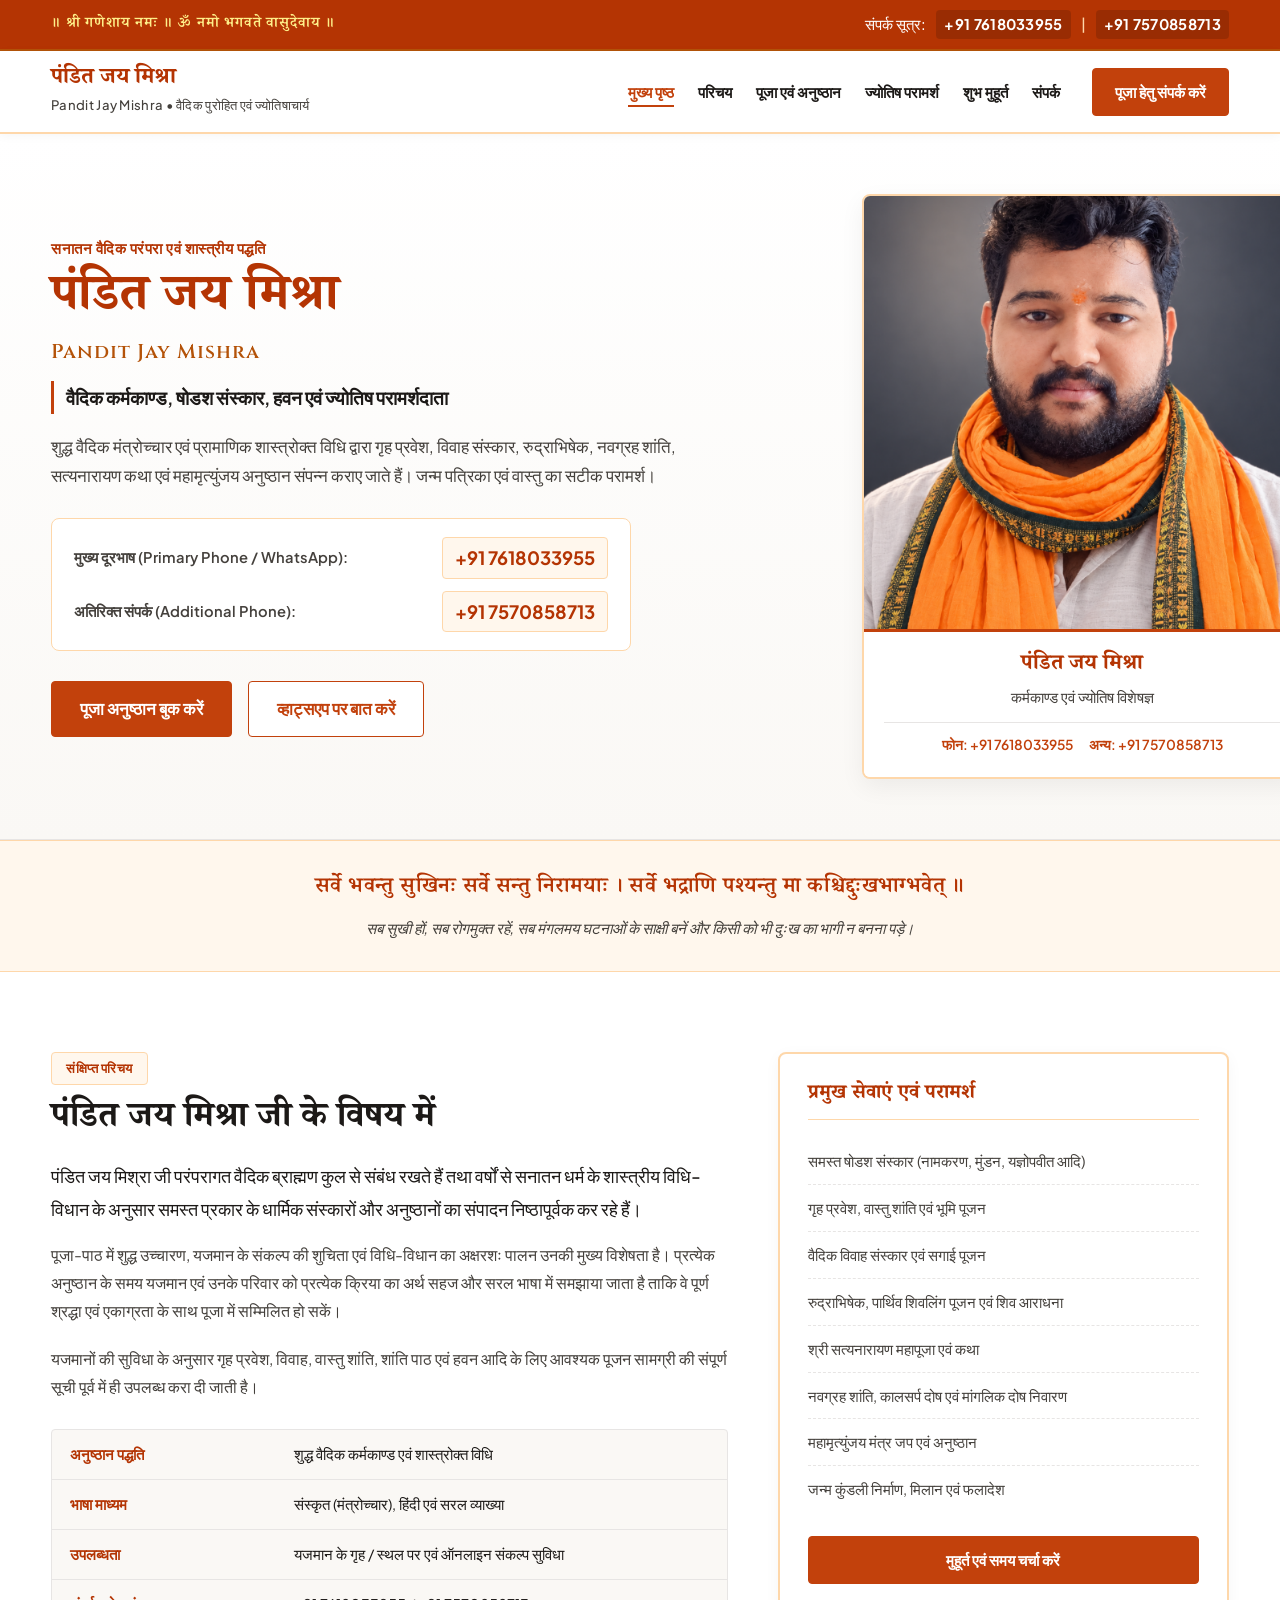
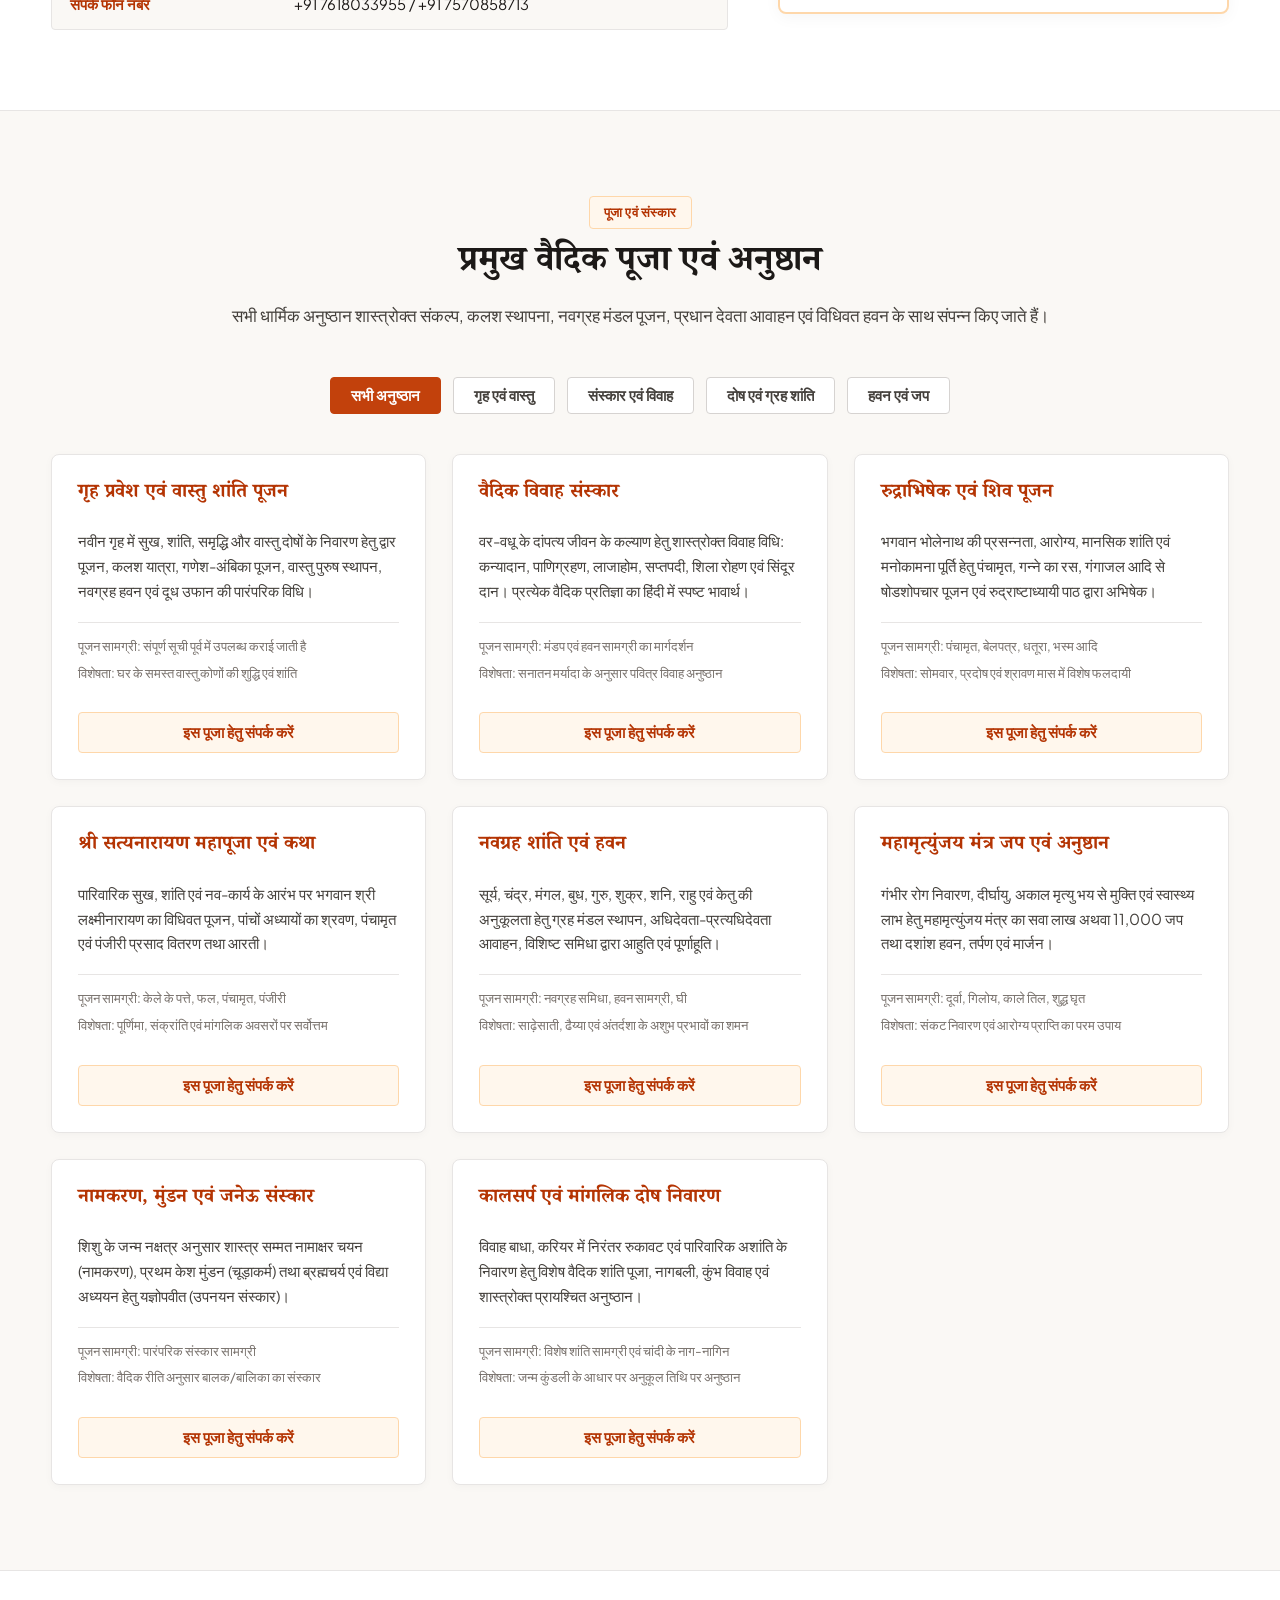
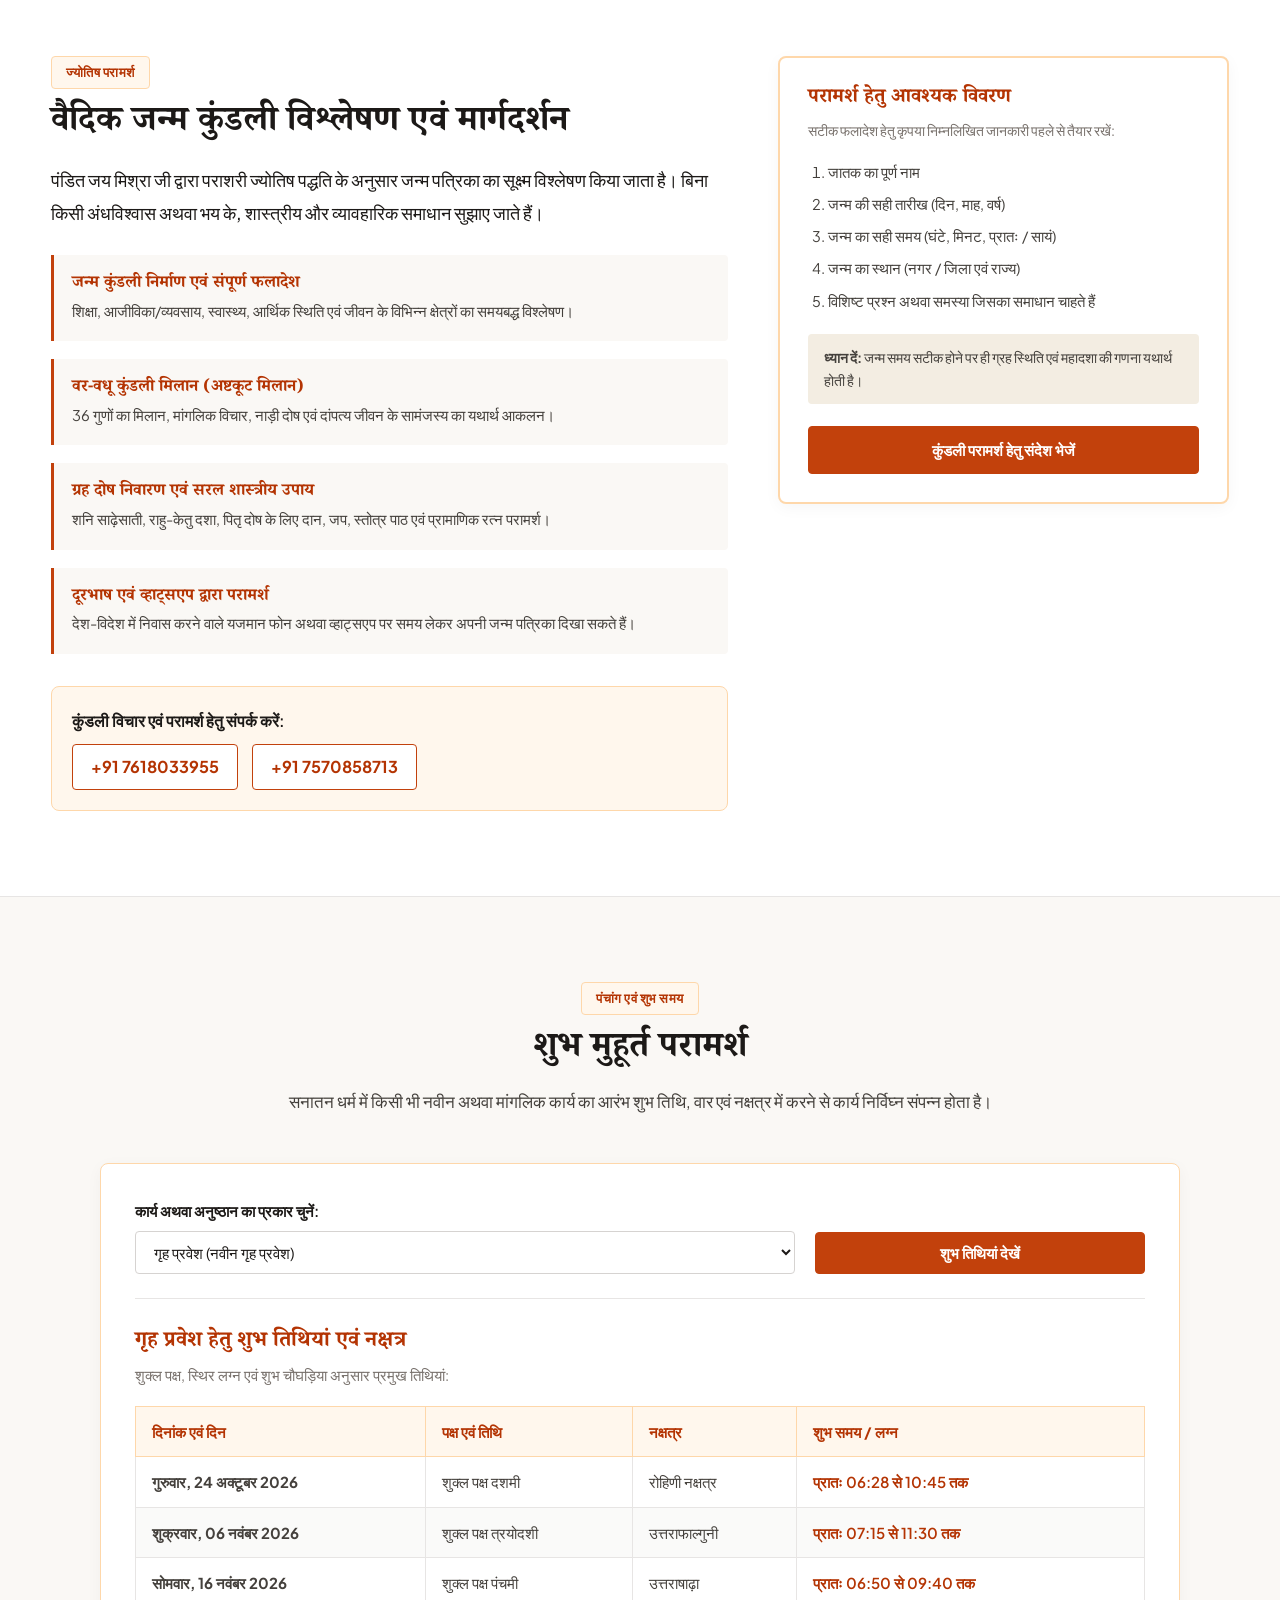
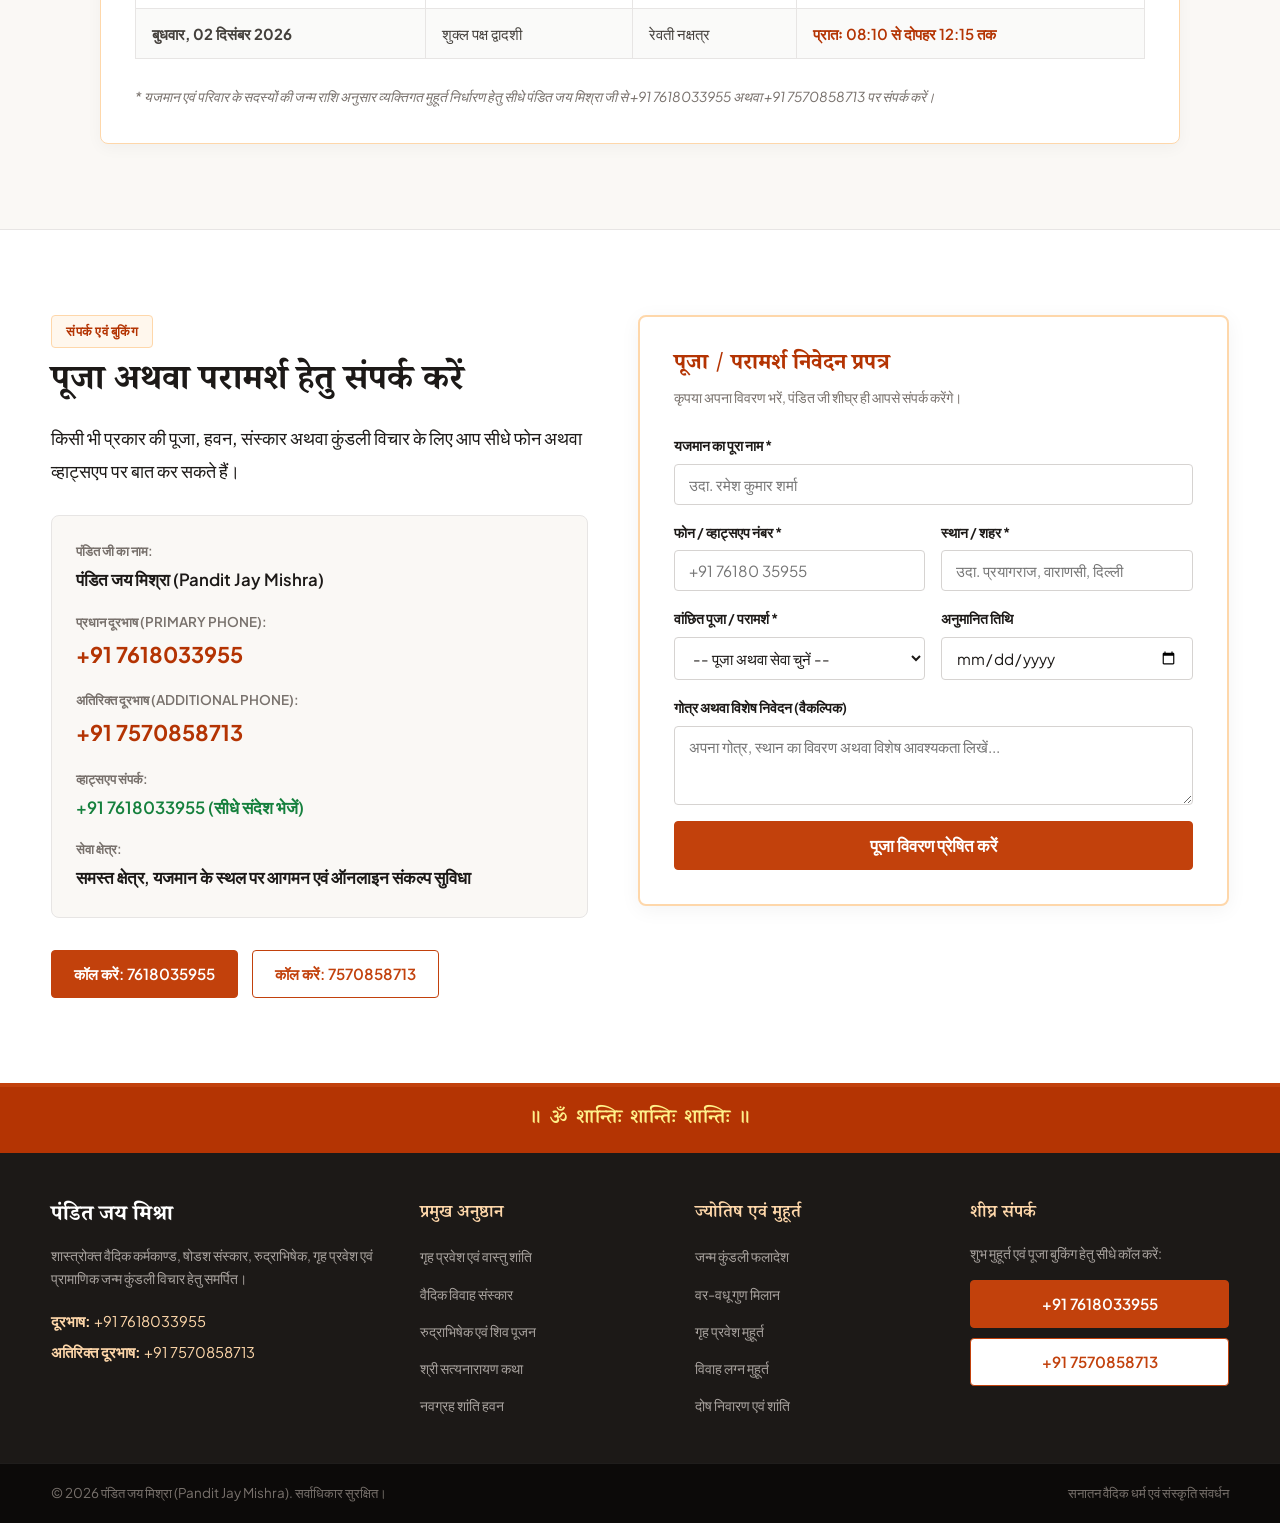
==== index.html @ e8034d52 "fp" ====
<!DOCTYPE html>
<html lang="hi">

<head>
  <meta charset="UTF-8">
  <meta name="viewport" content="width=device-width, initial-scale=1.0">
  <title>Pandit Jay Mishra | Vedic Priest & Jyotish Paramarshdata</title>
  <meta name="description"
    content="पंडित जय मिश्रा - वैदिक कर्मकाण्ड, गृह प्रवेश, विवाह संस्कार, रुद्राभिषेक, नवग्रह शांति एवं ज्योतिष परामर्श। संपर्क: +91 7618033955, +91 7570858713">
  <link rel="preconnect" href="https://fonts.googleapis.com">
  <link rel="preconnect" href="https://fonts.gstatic.com" crossorigin>
  <link
    href="https://fonts.googleapis.com/css2?family=Cinzel:wght@600;700&family=Noto+Serif+Devanagari:wght@400;500;600;700&family=Plus+Jakarta+Sans:wght@400;500;600;700&display=swap"
    rel="stylesheet">
  <link rel="stylesheet" href="style.css">
</head>

<body>

  <!-- Top Sacred Banner -->
  <div class="top-header-bar">
    <div class="top-mantra">
      ॥ श्री गणेशाय नमः ॥ ॐ नमो भगवते वासुदेवाय ॥
    </div>
    <div class="top-phones">
      <span>संपर्क सूत्र:</span>
      <a href="tel:+91 7618033955" class="top-phone-link">+91 7618033955</a>
      <span class="phone-separator">|</span>
      <a href="tel:+917570858713" class="top-phone-link">+91 7570858713</a>
    </div>
  </div>

  <!-- Navigation Bar (Full 100vw Desktop Component) -->
  <header class="navbar-wrapper">
    <nav class="site-navigation">
      <div class="brand-block">
        <a href="#home" class="brand-link">
          <span class="brand-title">पंडित जय मिश्रा</span>
          <span class="brand-subtitle">Pandit Jay Mishra • वैदिक पुरोहित एवं ज्योतिषाचार्य</span>
        </a>
      </div>

      <button class="mobile-toggle" id="mobileMenuBtn" aria-label="मेनू खोलें">
        <span></span><span></span><span></span>
      </button>

      <div class="nav-menu" id="navLinks">
        <ul class="nav-list">
          <li><a href="#home" class="nav-item active">मुख्य पृष्ठ</a></li>
          <li><a href="#about" class="nav-item">परिचय</a></li>
          <li><a href="#services" class="nav-item">पूजा एवं अनुष्ठान</a></li>
          <li><a href="#jyotish" class="nav-item">ज्योतिष परामर्श</a></li>
          <li><a href="#muhurat" class="nav-item">शुभ मुहूर्त</a></li>
          <li><a href="#contact" class="nav-item">संपर्क</a></li>
        </ul>
        <a href="#contact" class="btn btn-bhagwa">पूजा हेतु संपर्क करें</a>
      </div>
    </nav>
  </header>

  <!-- Hero Section (Full 100vw Desktop Component) -->
  <section id="home" class="hero-section">
    <div class="hero-container">
      <div class="hero-text-column">
        <div class="tradition-line">सनातन वैदिक परंपरा एवं शास्त्रीय पद्धति</div>
        <h1 class="hero-title">
          पंडित जय मिश्रा
        </h1>
        <div class="hero-english-name">Pandit Jay Mishra</div>
        <p class="hero-role">वैदिक कर्मकाण्ड, षोडश संस्कार, हवन एवं ज्योतिष परामर्शदाता</p>

        <p class="hero-description">
          शुद्ध वैदिक मंत्रोच्चार एवं प्रामाणिक शास्त्रोक्त विधि द्वारा गृह प्रवेश, विवाह संस्कार, रुद्राभिषेक, नवग्रह
          शांति, सत्यनारायण कथा एवं महामृत्युंजय अनुष्ठान संपन्न कराए जाते हैं। जन्म पत्रिका एवं वास्तु का सटीक परामर्श।
        </p>

        <!-- Direct Action Contacts -->
        <div class="contact-callouts-box">
          <div class="callout-entry">
            <span class="callout-title">मुख्य दूरभाष (Primary Phone / WhatsApp):</span>
            <a href="tel:+91 7618033955" class="phone-display">+91 7618033955</a>
          </div>
          <div class="callout-entry">
            <span class="callout-title">अतिरिक्त संपर्क (Additional Phone):</span>
            <a href="tel:+917570858713" class="phone-display">+91 7570858713</a>
          </div>
        </div>

        <div class="hero-cta-buttons">
          <a href="#contact" class="btn btn-bhagwa btn-lg">पूजा अनुष्ठान बुक करें</a>
          <a href="https://wa.me/917618035955?text=नमस्ते%20पंडित%20जी,%20मुझे%20पूजा%20अनुष्ठान%20हेतु%20जानकारी%20चाहिए।"
            target="_blank" class="btn btn-outline btn-lg">व्हाट्सएप पर बात करें</a>
        </div>
      </div>

      <div class="hero-photo-column">
        <div class="priest-photo-card">
          <div class="photo-frame">
            <img src="me.png" alt="पंडित जय मिश्रा - वैदिक पुरोहित" class="pandit-portrait">
          </div>
          <div class="photo-caption-box">
            <h3 class="caption-name">पंडित जय मिश्रा</h3>
            <p class="caption-title">कर्मकाण्ड एवं ज्योतिष विशेषज्ञ</p>
            <div class="caption-phones">
              <span>फोन: +91 7618033955</span>
              <span>अन्य: +91 7570858713</span>
            </div>
          </div>
        </div>
      </div>
    </div>
  </section>

  <!-- Sacred Shloka Ribbon (Full 100vw Desktop Component) -->
  <section class="shloka-ribbon">
    <div class="shloka-content">
      <div class="sanskrit-verse">
        सर्वे भवन्तु सुखिनः सर्वे सन्तु निरामयाः । सर्वे भद्राणि पश्यन्तु मा कश्चिद्दुःखभाग्भवेत् ॥
      </div>
      <div class="verse-meaning">
        सब सुखी हों, सब रोगमुक्त रहें, सब मंगलमय घटनाओं के साक्षी बनें और किसी को भी दुःख का भागी न बनना पड़े।
      </div>
    </div>
  </section>

  <!-- About Section (Full 100vw Desktop Component) -->
  <section id="about" class="about-section">
    <div class="content-container">
      <div class="about-layout">
        <div class="about-main-text">
          <div class="section-badge">संक्षिप्त परिचय</div>
          <h2 class="section-title">पंडित जय मिश्रा जी के विषय में</h2>
          <p class="lead-paragraph">
            पंडित जय मिश्रा जी परंपरागत वैदिक ब्राह्मण कुल से संबंध रखते हैं तथा वर्षों से सनातन धर्म के शास्त्रीय
            विधि-विधान के अनुसार समस्त प्रकार के धार्मिक संस्कारों और अनुष्ठानों का संपादन निष्ठापूर्वक कर रहे हैं।
          </p>
          <p class="body-paragraph">
            पूजा-पाठ में शुद्ध उच्चारण, यजमान के संकल्प की शुचिता एवं विधि-विधान का अक्षरशः पालन उनकी मुख्य विशेषता है।
            प्रत्येक अनुष्ठान के समय यजमान एवं उनके परिवार को प्रत्येक क्रिया का अर्थ सहज और सरल भाषा में समझाया जाता है
            ताकि वे पूर्ण श्रद्धा एवं एकाग्रता के साथ पूजा में सम्मिलित हो सकें।
          </p>
          <p class="body-paragraph">
            यजमानों की सुविधा के अनुसार गृह प्रवेश, विवाह, वास्तु शांति, शांति पाठ एवं हवन आदि के लिए आवश्यक पूजन
            सामग्री की संपूर्ण सूची पूर्व में ही उपलब्ध करा दी जाती है।
          </p>

          <div class="qualities-table">
            <div class="quality-row">
              <div class="quality-label">अनुष्ठान पद्धति</div>
              <div class="quality-value">शुद्ध वैदिक कर्मकाण्ड एवं शास्त्रोक्त विधि</div>
            </div>
            <div class="quality-row">
              <div class="quality-label">भाषा माध्यम</div>
              <div class="quality-value">संस्कृत (मंत्रोच्चार), हिंदी एवं सरल व्याख्या</div>
            </div>
            <div class="quality-row">
              <div class="quality-label">उपलब्धता</div>
              <div class="quality-value">यजमान के गृह / स्थल पर एवं ऑनलाइन संकल्प सुविधा</div>
            </div>
            <div class="quality-row">
              <div class="quality-label">संपर्क फोन नंबर</div>
              <div class="quality-value">+91 7618033955 / +91 7570858713</div>
            </div>
          </div>
        </div>

        <div class="about-side-box">
          <div class="side-card">
            <h3 class="side-card-title">प्रमुख सेवाएं एवं परामर्श</h3>
            <ul class="side-card-list">
              <li>समस्त षोडश संस्कार (नामकरण, मुंडन, यज्ञोपवीत आदि)</li>
              <li>गृह प्रवेश, वास्तु शांति एवं भूमि पूजन</li>
              <li>वैदिक विवाह संस्कार एवं सगाई पूजन</li>
              <li>रुद्राभिषेक, पार्थिव शिवलिंग पूजन एवं शिव आराधना</li>
              <li>श्री सत्यनारायण महापूजा एवं कथा</li>
              <li>नवग्रह शांति, कालसर्प दोष एवं मांगलिक दोष निवारण</li>
              <li>महामृत्युंजय मंत्र जप एवं अनुष्ठान</li>
              <li>जन्म कुंडली निर्माण, मिलान एवं फलादेश</li>
            </ul>
            <div class="side-card-footer">
              <a href="#contact" class="btn btn-bhagwa btn-block">मुहूर्त एवं समय चर्चा करें</a>
            </div>
          </div>
        </div>
      </div>
    </div>
  </section>

  <!-- Pooja & Rituals Section (Full 100vw Desktop Component) -->
  <section id="services" class="services-section">
    <div class="content-container">
      <div class="section-center-head">
        <div class="section-badge">पूजा एवं संस्कार</div>
        <h2 class="section-title">प्रमुख वैदिक पूजा एवं अनुष्ठान</h2>
        <p class="section-description">
          सभी धार्मिक अनुष्ठान शास्त्रोक्त संकल्प, कलश स्थापना, नवग्रह मंडल पूजन, प्रधान देवता आवाहन एवं विधिवत हवन के
          साथ संपन्न किए जाते हैं।
        </p>
      </div>

      <!-- Services Filter Tabs -->
      <div class="filter-row">
        <button class="filter-tab active" data-filter="all">सभी अनुष्ठान</button>
        <button class="filter-tab" data-filter="home">गृह एवं वास्तु</button>
        <button class="filter-tab" data-filter="sanskar">संस्कार एवं विवाह</button>
        <button class="filter-tab" data-filter="shanti">दोष एवं ग्रह शांति</button>
        <button class="filter-tab" data-filter="havan">हवन एवं जप</button>
      </div>

      <!-- Services Grid -->
      <div class="services-grid" id="servicesGrid">

        <!-- Service 1 -->
        <div class="service-box" data-category="home">
          <div class="service-box-header">
            <h3 class="service-name">गृह प्रवेश एवं वास्तु शांति पूजन</h3>
          </div>
          <p class="service-details">
            नवीन गृह में सुख, शांति, समृद्धि और वास्तु दोषों के निवारण हेतु द्वार पूजन, कलश यात्रा, गणेश-अंबिका पूजन,
            वास्तु पुरुष स्थापन, नवग्रह हवन एवं दूध उफान की पारंपरिक विधि।
          </p>
          <div class="service-specs">
            <div>पूजन सामग्री: संपूर्ण सूची पूर्व में उपलब्ध कराई जाती है</div>
            <div>विशेषता: घर के समस्त वास्तु कोणों की शुद्धि एवं शांति</div>
          </div>
          <div class="service-action">
            <button class="btn btn-service-select"
              onclick="selectServiceForBooking('गृह प्रवेश एवं वास्तु शांति पूजन')">इस पूजा हेतु संपर्क करें</button>
          </div>
        </div>

        <!-- Service 2 -->
        <div class="service-box" data-category="sanskar">
          <div class="service-box-header">
            <h3 class="service-name">वैदिक विवाह संस्कार</h3>
          </div>
          <p class="service-details">
            वर-वधू के दांपत्य जीवन के कल्याण हेतु शास्त्रोक्त विवाह विधि: कन्यादान, पाणिग्रहण, लाजाहोम, सप्तपदी, शिला
            रोहण एवं सिंदूर दान। प्रत्येक वैदिक प्रतिज्ञा का हिंदी में स्पष्ट भावार्थ।
          </p>
          <div class="service-specs">
            <div>पूजन सामग्री: मंडप एवं हवन सामग्री का मार्गदर्शन</div>
            <div>विशेषता: सनातन मर्यादा के अनुसार पवित्र विवाह अनुष्ठान</div>
          </div>
          <div class="service-action">
            <button class="btn btn-service-select" onclick="selectServiceForBooking('वैदिक विवाह संस्कार')">इस पूजा हेतु
              संपर्क करें</button>
          </div>
        </div>

        <!-- Service 3 -->
        <div class="service-box" data-category="havan">
          <div class="service-box-header">
            <h3 class="service-name">रुद्राभिषेक एवं शिव पूजन</h3>
          </div>
          <p class="service-details">
            भगवान भोलेनाथ की प्रसन्नता, आरोग्य, मानसिक शांति एवं मनोकामना पूर्ति हेतु पंचामृत, गन्ने का रस, गंगाजल आदि
            से षोडशोपचार पूजन एवं रुद्राष्टाध्यायी पाठ द्वारा अभिषेक।
          </p>
          <div class="service-specs">
            <div>पूजन सामग्री: पंचामृत, बेलपत्र, धतूरा, भस्म आदि</div>
            <div>विशेषता: सोमवार, प्रदोष एवं श्रावण मास में विशेष फलदायी</div>
          </div>
          <div class="service-action">
            <button class="btn btn-service-select" onclick="selectServiceForBooking('रुद्राभिषेक एवं शिव पूजन')">इस पूजा
              हेतु संपर्क करें</button>
          </div>
        </div>

        <!-- Service 4 -->
        <div class="service-box" data-category="home">
          <div class="service-box-header">
            <h3 class="service-name">श्री सत्यनारायण महापूजा एवं कथा</h3>
          </div>
          <p class="service-details">
            पारिवारिक सुख, शांति एवं नव-कार्य के आरंभ पर भगवान श्री लक्ष्मीनारायण का विधिवत पूजन, पांचों अध्यायों का
            श्रवण, पंचामृत एवं पंजीरी प्रसाद वितरण तथा आरती।
          </p>
          <div class="service-specs">
            <div>पूजन सामग्री: केले के पत्ते, फल, पंचामृत, पंजीरी</div>
            <div>विशेषता: पूर्णिमा, संक्रांति एवं मांगलिक अवसरों पर सर्वोत्तम</div>
          </div>
          <div class="service-action">
            <button class="btn btn-service-select"
              onclick="selectServiceForBooking('श्री सत्यनारायण महापूजा एवं कथा')">इस पूजा हेतु संपर्क करें</button>
          </div>
        </div>

        <!-- Service 5 -->
        <div class="service-box" data-category="shanti">
          <div class="service-box-header">
            <h3 class="service-name">नवग्रह शांति एवं हवन</h3>
          </div>
          <p class="service-details">
            सूर्य, चंद्र, मंगल, बुध, गुरु, शुक्र, शनि, राहु एवं केतु की अनुकूलता हेतु ग्रह मंडल स्थापन,
            अधिदेवता-प्रत्यधिदेवता आवाहन, विशिष्ट समिधा द्वारा आहुति एवं पूर्णाहूति।
          </p>
          <div class="service-specs">
            <div>पूजन सामग्री: नवग्रह समिधा, हवन सामग्री, घी</div>
            <div>विशेषता: साढ़ेसाती, ढैय्या एवं अंतर्दशा के अशुभ प्रभावों का शमन</div>
          </div>
          <div class="service-action">
            <button class="btn btn-service-select" onclick="selectServiceForBooking('नवग्रह शांति एवं हवन')">इस पूजा
              हेतु संपर्क करें</button>
          </div>
        </div>

        <!-- Service 6 -->
        <div class="service-box" data-category="havan">
          <div class="service-box-header">
            <h3 class="service-name">महामृत्युंजय मंत्र जप एवं अनुष्ठान</h3>
          </div>
          <p class="service-details">
            गंभीर रोग निवारण, दीर्घायु, अकाल मृत्यु भय से मुक्ति एवं स्वास्थ्य लाभ हेतु महामृत्युंजय मंत्र का सवा लाख
            अथवा 11,000 जप तथा दशांश हवन, तर्पण एवं मार्जन।
          </p>
          <div class="service-specs">
            <div>पूजन सामग्री: दूर्वा, गिलोय, काले तिल, शुद्ध घृत</div>
            <div>विशेषता: संकट निवारण एवं आरोग्य प्राप्ति का परम उपाय</div>
          </div>
          <div class="service-action">
            <button class="btn btn-service-select"
              onclick="selectServiceForBooking('महामृत्युंजय मंत्र जप एवं अनुष्ठान')">इस पूजा हेतु संपर्क करें</button>
          </div>
        </div>

        <!-- Service 7 -->
        <div class="service-box" data-category="sanskar">
          <div class="service-box-header">
            <h3 class="service-name">नामकरण, मुंडन एवं जनेऊ संस्कार</h3>
          </div>
          <p class="service-details">
            शिशु के जन्म नक्षत्र अनुसार शास्त्र सम्मत नामाक्षर चयन (नामकरण), प्रथम केश मुंडन (चूड़ाकर्म) तथा ब्रह्मचर्य
            एवं विद्या अध्ययन हेतु यज्ञोपवीत (उपनयन संस्कार)।
          </p>
          <div class="service-specs">
            <div>पूजन सामग्री: पारंपरिक संस्कार सामग्री</div>
            <div>विशेषता: वैदिक रीति अनुसार बालक/बालिका का संस्कार</div>
          </div>
          <div class="service-action">
            <button class="btn btn-service-select"
              onclick="selectServiceForBooking('नामकरण, मुंडन एवं जनेऊ संस्कार')">इस पूजा हेतु संपर्क करें</button>
          </div>
        </div>

        <!-- Service 8 -->
        <div class="service-box" data-category="shanti">
          <div class="service-box-header">
            <h3 class="service-name">कालसर्प एवं मांगलिक दोष निवारण</h3>
          </div>
          <p class="service-details">
            विवाह बाधा, करियर में निरंतर रुकावट एवं पारिवारिक अशांति के निवारण हेतु विशेष वैदिक शांति पूजा, नागबली, कुंभ
            विवाह एवं शास्त्रोक्त प्रायश्चित अनुष्ठान।
          </p>
          <div class="service-specs">
            <div>पूजन सामग्री: विशेष शांति सामग्री एवं चांदी के नाग-नागिन</div>
            <div>विशेषता: जन्म कुंडली के आधार पर अनुकूल तिथि पर अनुष्ठान</div>
          </div>
          <div class="service-action">
            <button class="btn btn-service-select"
              onclick="selectServiceForBooking('कालसर्प एवं मांगलिक दोष निवारण')">इस पूजा हेतु संपर्क करें</button>
          </div>
        </div>

      </div>
    </div>
  </section>

  <!-- Vedic Jyotish & Horoscope Consultation (Full 100vw Desktop Component) -->
  <section id="jyotish" class="jyotish-section">
    <div class="content-container">
      <div class="jyotish-wrapper">
        <div class="jyotish-text">
          <div class="section-badge">ज्योतिष परामर्श</div>
          <h2 class="section-title">वैदिक जन्म कुंडली विश्लेषण एवं मार्गदर्शन</h2>
          <p class="lead-paragraph">
            पंडित जय मिश्रा जी द्वारा पराशरी ज्योतिष पद्धति के अनुसार जन्म पत्रिका का सूक्ष्म विश्लेषण किया जाता है।
            बिना किसी अंधविश्वास अथवा भय के, शास्त्रीय और व्यावहारिक समाधान सुझाए जाते हैं।
          </p>

          <div class="jyotish-points">
            <div class="j-point">
              <h4>जन्म कुंडली निर्माण एवं संपूर्ण फलादेश</h4>
              <p>शिक्षा, आजीविका/व्यवसाय, स्वास्थ्य, आर्थिक स्थिति एवं जीवन के विभिन्न क्षेत्रों का समयबद्ध विश्लेषण।
              </p>
            </div>
            <div class="j-point">
              <h4>वर-वधू कुंडली मिलान (अष्टकूट मिलान)</h4>
              <p>36 गुणों का मिलान, मांगलिक विचार, नाड़ी दोष एवं दांपत्य जीवन के सामंजस्य का यथार्थ आकलन।</p>
            </div>
            <div class="j-point">
              <h4>ग्रह दोष निवारण एवं सरल शास्त्रीय उपाय</h4>
              <p>शनि साढ़ेसाती, राहु-केतु दशा, पितृ दोष के लिए दान, जप, स्तोत्र पाठ एवं प्रामाणिक रत्न परामर्श।</p>
            </div>
            <div class="j-point">
              <h4>दूरभाष एवं व्हाट्सएप द्वारा परामर्श</h4>
              <p>देश-विदेश में निवास करने वाले यजमान फोन अथवा व्हाट्सएप पर समय लेकर अपनी जन्म पत्रिका दिखा सकते हैं।</p>
            </div>
          </div>

          <div class="jyotish-cta-box">
            <span>कुंडली विचार एवं परामर्श हेतु संपर्क करें:</span>
            <div class="cta-contact-numbers">
              <a href="tel:+91 7618033955" class="phone-link-btn">+91 7618033955</a>
              <a href="tel:+917570858713" class="phone-link-btn">+91 7570858713</a>
            </div>
          </div>
        </div>

        <div class="jyotish-card-side">
          <div class="kundali-information-box">
            <h3 class="box-heading">परामर्श हेतु आवश्यक विवरण</h3>
            <p class="box-sub">सटीक फलादेश हेतु कृपया निम्नलिखित जानकारी पहले से तैयार रखें:</p>

            <ol class="info-list">
              <li>जातक का पूर्ण नाम</li>
              <li>जन्म की सही तारीख (दिन, माह, वर्ष)</li>
              <li>जन्म का सही समय (घंटे, मिनट, प्रातः / सायं)</li>
              <li>जन्म का स्थान (नगर / जिला एवं राज्य)</li>
              <li>विशिष्ट प्रश्न अथवा समस्या जिसका समाधान चाहते हैं</li>
            </ol>

            <div class="consultation-note">
              <strong>ध्यान दें:</strong> जन्म समय सटीक होने पर ही ग्रह स्थिति एवं महादशा की गणना यथार्थ होती है।
            </div>

            <a href="#contact" class="btn btn-bhagwa btn-block">कुंडली परामर्श हेतु संदेश भेजें</a>
          </div>
        </div>
      </div>
    </div>
  </section>

  <!-- Auspicious Muhurat Section (Full 100vw Desktop Component) -->
  <section id="muhurat" class="muhurat-section">
    <div class="content-container">
      <div class="section-center-head">
        <div class="section-badge">पंचांग एवं शुभ समय</div>
        <h2 class="section-title">शुभ मुहूर्त परामर्श</h2>
        <p class="section-description">
          सनातन धर्म में किसी भी नवीन अथवा मांगलिक कार्य का आरंभ शुभ तिथि, वार एवं नक्षत्र में करने से कार्य निर्विघ्न
          संपन्न होता है।
        </p>
      </div>

      <div class="muhurat-panel">
        <div class="muhurat-selector-row">
          <div class="selector-field">
            <label for="muhuratTypeSelect">कार्य अथवा अनुष्ठान का प्रकार चुनें:</label>
            <select id="muhuratTypeSelect" class="form-select">
              <option value="grihapravesh">गृह प्रवेश (नवीन गृह प्रवेश)</option>
              <option value="vivah">विवाह संस्कार (शुभ लग्न)</option>
              <option value="namkaran">नामकरण संस्कार</option>
              <option value="property">भूमि / भवन / वाहन क्रय</option>
              <option value="mundan">मुंडन संस्कार (चूड़ाकर्म)</option>
              <option value="business">नवीन व्यापार / दुकान आरंभ</option>
            </select>
          </div>

          <div class="selector-field action-selector">
            <button id="showMuhuratBtn" class="btn btn-bhagwa btn-block">शुभ तिथियां देखें</button>
          </div>
        </div>

        <div class="muhurat-display-area">
          <h3 id="muhuratHeading">गृह प्रवेश हेतु शुभ तिथियां एवं नक्षत्र</h3>
          <p id="muhuratSubtext">शुक्ल पक्ष, स्थिर लग्न एवं शुभ चौघड़िया अनुसार प्रमुख तिथियां:</p>

          <div class="muhurat-table-wrap">
            <table class="muhurat-table">
              <thead>
                <tr>
                  <th>दिनांक एवं दिन</th>
                  <th>पक्ष एवं तिथि</th>
                  <th>नक्षत्र</th>
                  <th>शुभ समय / लग्न</th>
                </tr>
              </thead>
              <tbody id="muhuratTableBody">
                <!-- Dynamically populated via JS -->
              </tbody>
            </table>
          </div>

          <div class="muhurat-footer-note">
            * यजमान एवं परिवार के सदस्यों की जन्म राशि अनुसार व्यक्तिगत मुहूर्त निर्धारण हेतु सीधे पंडित जय मिश्रा जी से
            +91 7618033955 अथवा +91 7570858713 पर संपर्क करें।
          </div>
        </div>
      </div>
    </div>
  </section>

  <!-- Contact & Booking Section (Full 100vw Desktop Component) -->
  <section id="contact" class="contact-section">
    <div class="content-container">
      <div class="contact-grid">
        <div class="contact-info-col">
          <div class="section-badge">संपर्क एवं बुकिंग</div>
          <h2 class="section-title">पूजा अथवा परामर्श हेतु संपर्क करें</h2>
          <p class="lead-paragraph">
            किसी भी प्रकार की पूजा, हवन, संस्कार अथवा कुंडली विचार के लिए आप सीधे फोन अथवा व्हाट्सएप पर बात कर सकते हैं।
          </p>

          <div class="contact-details-list">
            <div class="contact-row">
              <span class="detail-label">पंडित जी का नाम:</span>
              <strong class="detail-val">पंडित जय मिश्रा (Pandit Jay Mishra)</strong>
            </div>

            <div class="contact-row">
              <span class="detail-label">प्रधान दूरभाष (Primary Phone):</span>
              <a href="tel:+91 7618033955" class="phone-highlight">+91 7618033955</a>
            </div>

            <div class="contact-row">
              <span class="detail-label">अतिरिक्त दूरभाष (Additional Phone):</span>
              <a href="tel:+917570858713" class="phone-highlight">+91 7570858713</a>
            </div>

            <div class="contact-row">
              <span class="detail-label">व्हाट्सएप संपर्क:</span>
              <a href="https://wa.me/917618035955" target="_blank" class="detail-link">+91 7618033955 (सीधे संदेश
                भेजें)</a>
            </div>

            <div class="contact-row">
              <span class="detail-label">सेवा क्षेत्र:</span>
              <span class="detail-val">समस्त क्षेत्र, यजमान के स्थल पर आगमन एवं ऑनलाइन संकल्प सुविधा</span>
            </div>
          </div>

          <div class="direct-buttons-row">
            <a href="tel:+91 7618033955" class="btn btn-bhagwa">कॉल करें: 7618035955</a>
            <a href="tel:+917570858713" class="btn btn-outline">कॉल करें: 7570858713</a>
          </div>
        </div>

        <div class="contact-form-col">
          <div class="form-container-card">
            <h3 class="form-card-title">पूजा / परामर्श निवेदन प्रपत्र</h3>
            <p class="form-card-sub">कृपया अपना विवरण भरें, पंडित जी शीघ्र ही आपसे संपर्क करेंगे।</p>

            <form id="contactBookingForm" class="contact-form">
              <div class="form-group">
                <label for="senderName">यजमान का पूरा नाम *</label>
                <input type="text" id="senderName" required placeholder="उदा. रमेश कुमार शर्मा">
              </div>

              <div class="form-row-2">
                <div class="form-group">
                  <label for="senderPhone">फोन / व्हाट्सएप नंबर *</label>
                  <input type="tel" id="senderPhone" required placeholder="+91 76180 35955">
                </div>
                <div class="form-group">
                  <label for="senderCity">स्थान / शहर *</label>
                  <input type="text" id="senderCity" required placeholder="उदा. प्रयागराज, वाराणसी, दिल्ली">
                </div>
              </div>

              <div class="form-row-2">
                <div class="form-group">
                  <label for="bookingService">वांछित पूजा / परामर्श *</label>
                  <select id="bookingService" required class="form-select">
                    <option value="">-- पूजा अथवा सेवा चुनें --</option>
                    <option value="गृह प्रवेश एवं वास्तु शांति पूजन">गृह प्रवेश एवं वास्तु शांति पूजन</option>
                    <option value="वैदिक विवाह संस्कार">वैदिक विवाह संस्कार</option>
                    <option value="रुद्राभिषेक एवं शिव पूजन">रुद्राभिषेक एवं शिव पूजन</option>
                    <option value="श्री सत्यनारायण महापूजा एवं कथा">श्री सत्यनारायण महापूजा एवं कथा</option>
                    <option value="नवग्रह शांति एवं हवन">नवग्रह शांति एवं हवन</option>
                    <option value="महामृत्युंजय मंत्र जप एवं अनुष्ठान">महामृत्युंजय मंत्र जप एवं अनुष्ठान</option>
                    <option value="नामकरण, मुंडन एवं जनेऊ संस्कार">नामकरण, मुंडन एवं जनेऊ संस्कार</option>
                    <option value="कालसर्प एवं मांगलिक दोष निवारण">कालसर्प एवं मांगलिक दोष निवारण</option>
                    <option value="जन्म कुंडली विश्लेषण एवं परामर्श">जन्म कुंडली विश्लेषण एवं परामर्श</option>
                    <option value="अन्य धार्मिक कार्य">अन्य धार्मिक कार्य</option>
                  </select>
                </div>
                <div class="form-group">
                  <label for="preferredDate">अनुमानित तिथि</label>
                  <input type="date" id="preferredDate">
                </div>
              </div>

              <div class="form-group">
                <label for="senderMessage">गोत्र अथवा विशेष निवेदन (वैकल्पिक)</label>
                <textarea id="senderMessage" rows="3"
                  placeholder="अपना गोत्र, स्थान का विवरण अथवा विशेष आवश्यकता लिखें..."></textarea>
              </div>

              <button type="submit" class="btn btn-bhagwa btn-block btn-lg">
                पूजा विवरण प्रेषित करें
              </button>
            </form>

            <div id="formSuccessAlert" class="form-success-box" style="display: none;">
              <h4 id="successTitle">धन्यवाद! आपका संदेश प्राप्त हो गया है।</h4>
              <p>पंडित जय मिश्रा जी अथवा उनकी सेवा टोली द्वारा शीघ्र ही आपसे संपर्क किया जाएगा।</p>
            </div>
          </div>
        </div>
      </div>
    </div>
  </section>

  <!-- Footer (Full 100vw Desktop Component) -->
  <footer class="site-footer">
    <div class="footer-mantra-strip">
      <div class="content-container">
        ॥ ॐ शान्तिः शान्तिः शान्तिः ॥
      </div>
    </div>

    <div class="content-container footer-content-grid">
      <div class="footer-col">
        <h3 class="footer-brand-title">पंडित जय मिश्रा</h3>
        <p class="footer-brand-desc">
          शास्त्रोक्त वैदिक कर्मकाण्ड, षोडश संस्कार, रुद्राभिषेक, गृह प्रवेश एवं प्रामाणिक जन्म कुंडली विचार हेतु
          समर्पित।
        </p>
        <div class="footer-phones">
          <p><strong>दूरभाष:</strong> +91 7618033955</p>
          <p><strong>अतिरिक्त दूरभाष:</strong> +91 7570858713</p>
        </div>
      </div>

      <div class="footer-col">
        <h4 class="footer-heading">प्रमुख अनुष्ठान</h4>
        <ul class="footer-links">
          <li><a href="#services">गृह प्रवेश एवं वास्तु शांति</a></li>
          <li><a href="#services">वैदिक विवाह संस्कार</a></li>
          <li><a href="#services">रुद्राभिषेक एवं शिव पूजन</a></li>
          <li><a href="#services">श्री सत्यनारायण कथा</a></li>
          <li><a href="#services">नवग्रह शांति हवन</a></li>
        </ul>
      </div>

      <div class="footer-col">
        <h4 class="footer-heading">ज्योतिष एवं मुहूर्त</h4>
        <ul class="footer-links">
          <li><a href="#jyotish">जन्म कुंडली फलादेश</a></li>
          <li><a href="#jyotish">वर-वधू गुण मिलान</a></li>
          <li><a href="#muhurat">गृह प्रवेश मुहूर्त</a></li>
          <li><a href="#muhurat">विवाह लग्न मुहूर्त</a></li>
          <li><a href="#services">दोष निवारण एवं शांति</a></li>
        </ul>
      </div>

      <div class="footer-col">
        <h4 class="footer-heading">शीघ्र संपर्क</h4>
        <p class="footer-subtext">शुभ मुहूर्त एवं पूजा बुकिंग हेतु सीधे कॉल करें:</p>
        <div class="footer-action-buttons">
          <a href="tel:+91 7618033955" class="btn btn-bhagwa btn-block">+91 7618033955</a>
          <a href="tel:+917570858713" class="btn btn-outline btn-block">+91 7570858713</a>
        </div>
      </div>
    </div>

    <div class="footer-bottom-strip">
      <div class="content-container bottom-inner">
        <div>© 2026 पंडित जय मिश्रा (Pandit Jay Mishra). सर्वाधिकार सुरक्षित।</div>
        <div>सनातन वैदिक धर्म एवं संस्कृति संवर्धन</div>
      </div>
    </div>
  </footer>

  <script src="script.js"></script>
</body>

</html>
---- style.css ----
/* ==========================================================================
   PANDIT JAY MISHRA - VEDIC PUROHIT PORTFOLIO
   Theme: Pure White & Saffron (Bhagwa)
   Style: Authentic, Respectful, Classical & Clean (Zero Gimmicks/Zero Icons)
   Desktop Rules Enforced: 100vw desktop components, NO right arrow symbols on buttons
   ========================================================================== */

:root {
  /* Bhagwa (Saffron) Palette */
  --bhagwa-deep: #b43403;         /* Classical sacred deep saffron/kumkum */
  --bhagwa-primary: #c2410c;      /* Pure rich Bhagwa */
  --bhagwa-bright: #ea580c;       /* Bright marigold saffron */
  --bhagwa-light: #fff7ed;        /* Soft saffron tint background */
  --bhagwa-border: #fed7aa;       /* Saffron border tone */
  --gold-accent: #b45309;         /* Traditional brass/gold tone */

  /* White & Ivory Foundations */
  --color-white: #ffffff;
  --color-cream: #faf8f5;
  --color-warm-gray: #f3ede2;
  --color-card: #ffffff;

  /* Typography Colors */
  --text-primary: #1c1917;        /* Very dark stone/black for high legibility */
  --text-secondary: #44403c;      /* Sober dark stone gray */
  --text-muted: #78716c;          /* Medium muted tone */
  --text-on-bhagwa: #ffffff;      /* Pure white on saffron */

  /* Structural Borders */
  --border-light: #e7e5e4;
  --border-medium: #d6d3d1;
  --border-saffron: #ea580c;

  /* Fonts */
  --font-serif: 'Noto Serif Devanagari', 'Georgia', serif;
  --font-english-heading: 'Cinzel', serif;
  --font-body: 'Plus Jakarta Sans', -apple-system, BlinkMacSystemFont, 'Segoe UI', Roboto, sans-serif;

  --radius-sm: 4px;
  --radius-md: 8px;
  --radius-lg: 12px;
  --transition: all 0.25s ease-in-out;
}

/* Reset & Foundation */
*, *::before, *::after {
  box-sizing: border-box;
  margin: 0;
  padding: 0;
}

html {
  scroll-behavior: smooth;
  font-size: 16px;
  width: 100vw;
  overflow-x: hidden;
}

body {
  font-family: var(--font-body);
  background-color: var(--color-white);
  color: var(--text-primary);
  line-height: 1.7;
  width: 100vw;
  overflow-x: hidden;
}

/* Heading Hierarchy */
h1, h2, h3, h4 {
  font-family: var(--font-serif);
  color: var(--text-primary);
  font-weight: 700;
  line-height: 1.35;
}

a {
  color: var(--bhagwa-primary);
  text-decoration: none;
  transition: var(--transition);
}

/* Container Pattern: Desktop full 100vw container */
.content-container {
  width: 100vw;
  max-width: 1360px;
  margin: 0 auto;
  padding: 0 4vw;
}

/* Top Sacred Mantra Bar */
.top-header-bar {
  width: 100vw;
  background-color: var(--bhagwa-deep);
  color: #ffffff;
  padding: 10px 4vw;
  display: flex;
  justify-content: space-between;
  align-items: center;
  font-size: 0.92rem;
  border-bottom: 2px solid var(--gold-accent);
}

.top-mantra {
  font-family: var(--font-serif);
  font-weight: 600;
  letter-spacing: 0.8px;
  color: #fef08a;
}

.top-phones {
  display: flex;
  align-items: center;
  gap: 10px;
  font-weight: 500;
}

.top-phone-link {
  color: #ffffff;
  font-weight: 700;
  letter-spacing: 0.3px;
  padding: 2px 8px;
  border-radius: var(--radius-sm);
  background: rgba(0, 0, 0, 0.15);
}

.top-phone-link:hover {
  background: #ffffff;
  color: var(--bhagwa-deep);
}

.phone-separator {
  color: #fed7aa;
}

/* Main Navigation (100vw) */
.navbar-wrapper {
  width: 100vw;
  background: #ffffff;
  border-bottom: 2px solid var(--bhagwa-border);
  position: sticky;
  top: 0;
  z-index: 1000;
  box-shadow: 0 2px 10px rgba(0, 0, 0, 0.04);
}

.site-navigation {
  width: 100vw;
  padding: 16px 4vw;
  display: flex;
  align-items: center;
  justify-content: space-between;
}

.brand-block .brand-title {
  display: block;
  font-family: var(--font-serif);
  font-size: 1.4rem;
  font-weight: 700;
  color: var(--bhagwa-deep);
  line-height: 1.2;
}

.brand-block .brand-subtitle {
  display: block;
  font-size: 0.82rem;
  color: var(--text-secondary);
  font-weight: 500;
  letter-spacing: 0.3px;
}

.nav-menu {
  display: flex;
  align-items: center;
  gap: 32px;
}

.nav-list {
  display: flex;
  list-style: none;
  gap: 24px;
}

.nav-item {
  color: var(--text-primary);
  font-size: 0.95rem;
  font-weight: 600;
  padding: 6px 0;
  position: relative;
}

.nav-item:hover,
.nav-item.active {
  color: var(--bhagwa-primary);
}

.nav-item.active::after {
  content: '';
  position: absolute;
  bottom: 0;
  left: 0;
  width: 100%;
  height: 2px;
  background-color: var(--bhagwa-primary);
}

.mobile-toggle {
  display: none;
  flex-direction: column;
  gap: 5px;
  background: none;
  border: 1px solid var(--border-medium);
  padding: 8px;
  border-radius: var(--radius-sm);
  cursor: pointer;
}

.mobile-toggle span {
  width: 22px;
  height: 2px;
  background-color: var(--text-primary);
  display: block;
}

/* Standard Buttons - STRICT RULE: NO RIGHT ARROW KEYS/SYMBOLS */
.btn {
  display: inline-flex;
  align-items: center;
  justify-content: center;
  padding: 10px 22px;
  font-family: var(--font-body);
  font-size: 0.95rem;
  font-weight: 600;
  border-radius: var(--radius-sm);
  cursor: pointer;
  border: 1.5px solid transparent;
  transition: var(--transition);
  text-align: center;
}

.btn-bhagwa {
  background-color: var(--bhagwa-primary);
  color: #ffffff;
  border-color: var(--bhagwa-primary);
}

.btn-bhagwa:hover {
  background-color: var(--bhagwa-deep);
  border-color: var(--bhagwa-deep);
  color: #ffffff;
}

.btn-outline {
  background-color: #ffffff;
  color: var(--bhagwa-primary);
  border-color: var(--bhagwa-primary);
}

.btn-outline:hover {
  background-color: var(--bhagwa-light);
  color: var(--bhagwa-deep);
  border-color: var(--bhagwa-deep);
}

.btn-lg {
  padding: 13px 28px;
  font-size: 1.05rem;
}

.btn-block {
  width: 100%;
}

/* SECTION BADGE */
.section-badge {
  display: inline-block;
  font-size: 0.84rem;
  font-weight: 700;
  color: var(--bhagwa-deep);
  background-color: var(--bhagwa-light);
  padding: 4px 14px;
  border: 1px solid var(--bhagwa-border);
  border-radius: var(--radius-sm);
  margin-bottom: 12px;
  letter-spacing: 0.5px;
}

.section-title {
  font-size: 2.2rem;
  color: var(--text-primary);
  margin-bottom: 14px;
}

.section-center-head {
  text-align: center;
  max-width: 820px;
  margin: 0 auto 46px;
}

.section-description {
  font-size: 1.05rem;
  color: var(--text-secondary);
  line-height: 1.7;
}

/* HERO SECTION (100vw Desktop Component) */
.hero-section {
  width: 100vw;
  background: linear-gradient(180deg, #ffffff 0%, var(--color-cream) 100%);
  border-bottom: 1px solid var(--border-light);
  padding: 60px 4vw;
}

.hero-container {
  width: 100vw;
  max-width: 1360px;
  margin: 0 auto;
  display: grid;
  grid-template-columns: 1.25fr 0.85fr;
  gap: 50px;
  align-items: center;
}

.tradition-line {
  font-size: 0.92rem;
  color: var(--bhagwa-deep);
  font-weight: 600;
  margin-bottom: 10px;
  letter-spacing: 0.5px;
  text-transform: uppercase;
}

.hero-title {
  font-size: 3.2rem;
  color: var(--bhagwa-deep);
  margin-bottom: 4px;
  line-height: 1.18;
}

.hero-english-name {
  font-family: var(--font-english-heading);
  font-size: 1.25rem;
  font-weight: 600;
  color: var(--gold-accent);
  margin-bottom: 12px;
  letter-spacing: 1px;
}

.hero-role {
  font-size: 1.2rem;
  font-weight: 600;
  color: var(--text-primary);
  margin-bottom: 18px;
  border-left: 3px solid var(--bhagwa-primary);
  padding-left: 12px;
}

.hero-description {
  font-size: 1.05rem;
  color: var(--text-secondary);
  line-height: 1.75;
  margin-bottom: 28px;
  max-width: 680px;
}

.contact-callouts-box {
  background: #ffffff;
  border: 1.5px solid var(--bhagwa-border);
  border-radius: var(--radius-md);
  padding: 18px 22px;
  margin-bottom: 30px;
  display: flex;
  flex-direction: column;
  gap: 12px;
  max-width: 580px;
}

.callout-entry {
  display: flex;
  align-items: center;
  justify-content: space-between;
  flex-wrap: wrap;
  gap: 8px;
}

.callout-title {
  font-size: 0.92rem;
  color: var(--text-secondary);
  font-weight: 600;
}

.phone-display {
  font-size: 1.15rem;
  font-weight: 700;
  color: var(--bhagwa-deep);
  background: var(--bhagwa-light);
  padding: 4px 12px;
  border-radius: var(--radius-sm);
  border: 1px solid var(--bhagwa-border);
}

.phone-display:hover {
  background: var(--bhagwa-primary);
  color: #ffffff;
}

.hero-cta-buttons {
  display: flex;
  gap: 16px;
  flex-wrap: wrap;
}

/* Priest Photo Column */
.hero-photo-column {
  display: flex;
  justify-content: center;
}

.priest-photo-card {
  width: 100%;
  max-width: 440px;
  background: #ffffff;
  border: 2px solid var(--bhagwa-border);
  border-radius: var(--radius-md);
  box-shadow: 0 8px 24px rgba(0, 0, 0, 0.06);
  overflow: hidden;
}

.photo-frame {
  width: 100%;
  aspect-ratio: 1 / 1;
  overflow: hidden;
  background: var(--color-warm-gray);
  border-bottom: 3px solid var(--bhagwa-primary);
}

.pandit-portrait {
  width: 100%;
  height: 100%;
  object-fit: cover;
  display: block;
}

.photo-caption-box {
  padding: 20px;
  text-align: center;
  background-color: #ffffff;
}

.caption-name {
  font-size: 1.35rem;
  color: var(--bhagwa-deep);
  margin-bottom: 4px;
}

.caption-title {
  font-size: 0.92rem;
  color: var(--text-secondary);
  margin-bottom: 12px;
  font-weight: 500;
}

.caption-phones {
  display: flex;
  justify-content: center;
  gap: 16px;
  font-size: 0.86rem;
  font-weight: 600;
  color: var(--bhagwa-primary);
  padding-top: 10px;
  border-top: 1px solid var(--border-light);
}

/* SHLOKA RIBBON (100vw Desktop Component) */
.shloka-ribbon {
  width: 100vw;
  background-color: var(--bhagwa-light);
  border-top: 1px solid var(--bhagwa-border);
  border-bottom: 1px solid var(--bhagwa-border);
  padding: 30px 4vw;
  text-align: center;
}

.shloka-content {
  max-width: 960px;
  margin: 0 auto;
}

.sanskrit-verse {
  font-family: var(--font-serif);
  font-size: 1.35rem;
  color: var(--bhagwa-deep);
  font-weight: 600;
  margin-bottom: 8px;
  letter-spacing: 0.4px;
}

.verse-meaning {
  font-size: 0.95rem;
  color: var(--text-secondary);
  font-style: italic;
}

/* ABOUT SECTION (100vw Desktop Component) */
.about-section {
  width: 100vw;
  padding: 80px 0;
  background-color: #ffffff;
}

.about-layout {
  display: grid;
  grid-template-columns: 1.2fr 0.8fr;
  gap: 50px;
  align-items: flex-start;
}

.lead-paragraph {
  font-size: 1.15rem;
  color: var(--text-primary);
  line-height: 1.8;
  margin-bottom: 16px;
  font-weight: 500;
}

.body-paragraph {
  font-size: 1rem;
  color: var(--text-secondary);
  line-height: 1.75;
  margin-bottom: 20px;
}

.qualities-table {
  border: 1px solid var(--border-light);
  border-radius: var(--radius-sm);
  margin-top: 28px;
  background: var(--color-cream);
}

.quality-row {
  display: flex;
  padding: 12px 18px;
  border-bottom: 1px solid var(--border-light);
}

.quality-row:last-child {
  border-bottom: none;
}

.quality-label {
  width: 35%;
  font-weight: 700;
  color: var(--bhagwa-deep);
  font-size: 0.92rem;
}

.quality-value {
  width: 65%;
  color: var(--text-primary);
  font-size: 0.92rem;
}

/* Side Card */
.side-card {
  background: #ffffff;
  border: 2px solid var(--bhagwa-border);
  border-radius: var(--radius-md);
  padding: 28px;
  box-shadow: 0 4px 16px rgba(0, 0, 0, 0.04);
}

.side-card-title {
  font-size: 1.25rem;
  color: var(--bhagwa-deep);
  margin-bottom: 18px;
  padding-bottom: 10px;
  border-bottom: 1.5px solid var(--bhagwa-border);
}

.side-card-list {
  list-style: none;
  margin-bottom: 24px;
}

.side-card-list li {
  font-size: 0.95rem;
  color: var(--text-secondary);
  padding: 10px 0;
  border-bottom: 1px dashed var(--border-light);
}

.side-card-list li:last-child {
  border-bottom: none;
}

/* SERVICES SECTION (100vw Desktop Component) */
.services-section {
  width: 100vw;
  padding: 85px 0;
  background-color: var(--color-cream);
  border-top: 1px solid var(--border-light);
  border-bottom: 1px solid var(--border-light);
}

.filter-row {
  display: flex;
  justify-content: center;
  gap: 12px;
  flex-wrap: wrap;
  margin-bottom: 40px;
}

.filter-tab {
  background: #ffffff;
  border: 1px solid var(--border-medium);
  padding: 8px 20px;
  border-radius: var(--radius-sm);
  font-family: var(--font-body);
  font-size: 0.92rem;
  font-weight: 600;
  color: var(--text-secondary);
  cursor: pointer;
  transition: var(--transition);
}

.filter-tab:hover {
  border-color: var(--bhagwa-primary);
  color: var(--bhagwa-primary);
}

.filter-tab.active {
  background: var(--bhagwa-primary);
  color: #ffffff;
  border-color: var(--bhagwa-primary);
}

.services-grid {
  display: grid;
  grid-template-columns: repeat(auto-fill, minmax(320px, 1fr));
  gap: 26px;
}

.service-box {
  background: #ffffff;
  border: 1px solid var(--border-light);
  border-radius: var(--radius-md);
  padding: 26px;
  display: flex;
  flex-direction: column;
  justify-content: space-between;
  box-shadow: 0 2px 8px rgba(0, 0, 0, 0.03);
  transition: var(--transition);
}

.service-box:hover {
  border-color: var(--bhagwa-border);
  box-shadow: 0 6px 18px rgba(180, 52, 3, 0.08);
}

.service-box-header {
  margin-bottom: 14px;
}

.service-name {
  font-size: 1.22rem;
  color: var(--bhagwa-deep);
  margin-bottom: 8px;
}

.service-details {
  font-size: 0.94rem;
  color: var(--text-secondary);
  line-height: 1.65;
  margin-bottom: 18px;
  flex-grow: 1;
}

.service-specs {
  font-size: 0.84rem;
  color: var(--text-muted);
  padding: 12px 0;
  border-top: 1px solid var(--border-light);
  margin-bottom: 16px;
  display: flex;
  flex-direction: column;
  gap: 4px;
}

.btn-service-select {
  width: 100%;
  background: var(--bhagwa-light);
  color: var(--bhagwa-deep);
  border: 1px solid var(--bhagwa-border);
  padding: 10px 16px;
  font-weight: 600;
  font-size: 0.92rem;
  border-radius: var(--radius-sm);
  cursor: pointer;
  transition: var(--transition);
}

.btn-service-select:hover {
  background: var(--bhagwa-primary);
  color: #ffffff;
  border-color: var(--bhagwa-primary);
}

/* JYOTISH SECTION (100vw Desktop Component) */
.jyotish-section {
  width: 100vw;
  padding: 85px 0;
  background-color: #ffffff;
}

.jyotish-wrapper {
  display: grid;
  grid-template-columns: 1.2fr 0.8fr;
  gap: 50px;
  align-items: flex-start;
}

.jyotish-points {
  display: flex;
  flex-direction: column;
  gap: 18px;
  margin: 26px 0 32px;
}

.j-point {
  background: var(--color-cream);
  padding: 18px;
  border-left: 3px solid var(--bhagwa-primary);
  border-radius: 0 var(--radius-sm) var(--radius-sm) 0;
}

.j-point h4 {
  font-size: 1.05rem;
  color: var(--bhagwa-deep);
  margin-bottom: 4px;
}

.j-point p {
  font-size: 0.92rem;
  color: var(--text-secondary);
  line-height: 1.6;
}

.jyotish-cta-box {
  background: var(--bhagwa-light);
  border: 1px solid var(--bhagwa-border);
  padding: 20px;
  border-radius: var(--radius-md);
}

.jyotish-cta-box span {
  display: block;
  font-weight: 600;
  color: var(--text-primary);
  margin-bottom: 10px;
}

.cta-contact-numbers {
  display: flex;
  gap: 14px;
  flex-wrap: wrap;
}

.phone-link-btn {
  background: #ffffff;
  color: var(--bhagwa-deep);
  font-weight: 700;
  padding: 8px 18px;
  border: 1.5px solid var(--bhagwa-primary);
  border-radius: var(--radius-sm);
  font-size: 1.02rem;
}

.phone-link-btn:hover {
  background: var(--bhagwa-primary);
  color: #ffffff;
}

/* Side Info Box */
.kundali-information-box {
  background: #ffffff;
  border: 2px solid var(--bhagwa-border);
  border-radius: var(--radius-md);
  padding: 28px;
  box-shadow: 0 4px 16px rgba(0, 0, 0, 0.04);
}

.box-heading {
  font-size: 1.25rem;
  color: var(--bhagwa-deep);
  margin-bottom: 6px;
}

.box-sub {
  font-size: 0.88rem;
  color: var(--text-muted);
  margin-bottom: 18px;
}

.info-list {
  padding-left: 20px;
  margin-bottom: 22px;
}

.info-list li {
  font-size: 0.92rem;
  color: var(--text-secondary);
  margin-bottom: 10px;
  line-height: 1.5;
}

.consultation-note {
  background: var(--color-warm-gray);
  padding: 12px 16px;
  border-radius: var(--radius-sm);
  font-size: 0.86rem;
  color: var(--text-secondary);
  margin-bottom: 22px;
}

/* MUHURAT SECTION (100vw Desktop Component) */
.muhurat-section {
  width: 100vw;
  padding: 85px 0;
  background-color: var(--color-cream);
  border-top: 1px solid var(--border-light);
  border-bottom: 1px solid var(--border-light);
}

.muhurat-panel {
  background: #ffffff;
  border: 1.5px solid var(--bhagwa-border);
  border-radius: var(--radius-md);
  padding: 34px;
  max-width: 1080px;
  margin: 0 auto;
  box-shadow: 0 4px 16px rgba(0, 0, 0, 0.04);
}

.muhurat-selector-row {
  display: grid;
  grid-template-columns: 2fr 1fr;
  gap: 20px;
  align-items: flex-end;
  margin-bottom: 30px;
  padding-bottom: 24px;
  border-bottom: 1px solid var(--border-light);
}

.selector-field label {
  display: block;
  font-size: 0.95rem;
  font-weight: 600;
  color: var(--text-primary);
  margin-bottom: 8px;
}

.form-select,
.contact-form input,
.contact-form select,
.contact-form textarea {
  width: 100%;
  padding: 10px 14px;
  border: 1.5px solid var(--border-medium);
  border-radius: var(--radius-sm);
  font-family: var(--font-body);
  font-size: 0.95rem;
  color: var(--text-primary);
  background: #ffffff;
  transition: var(--transition);
}

.form-select:focus,
.contact-form input:focus,
.contact-form select:focus,
.contact-form textarea:focus {
  outline: none;
  border-color: var(--bhagwa-primary);
  box-shadow: 0 0 0 2px rgba(194, 65, 12, 0.15);
}

.muhurat-display-area h3 {
  font-size: 1.35rem;
  color: var(--bhagwa-deep);
  margin-bottom: 4px;
}

#muhuratSubtext {
  font-size: 0.92rem;
  color: var(--text-muted);
  margin-bottom: 18px;
}

.muhurat-table-wrap {
  overflow-x: auto;
  margin-bottom: 16px;
}

.muhurat-table {
  width: 100%;
  border-collapse: collapse;
  text-align: left;
  font-size: 0.94rem;
}

.muhurat-table th {
  background: var(--bhagwa-light);
  color: var(--bhagwa-deep);
  font-weight: 700;
  padding: 12px 16px;
  border: 1px solid var(--bhagwa-border);
}

.muhurat-table td {
  padding: 12px 16px;
  border: 1px solid var(--border-light);
  color: var(--text-secondary);
}

.muhurat-table tr:nth-child(even) {
  background: #fafaf9;
}

.muhurat-footer-note {
  font-size: 0.86rem;
  color: var(--text-muted);
  font-style: italic;
  padding-top: 10px;
}

/* CONTACT & BOOKING SECTION (100vw Desktop Component) */
.contact-section {
  width: 100vw;
  padding: 85px 0;
  background-color: #ffffff;
}

.contact-grid {
  display: grid;
  grid-template-columns: 1fr 1.1fr;
  gap: 50px;
  align-items: flex-start;
}

.contact-details-list {
  display: flex;
  flex-direction: column;
  gap: 16px;
  margin: 28px 0 32px;
  background: var(--color-cream);
  padding: 24px;
  border-radius: var(--radius-md);
  border: 1px solid var(--border-light);
}

.contact-row {
  display: flex;
  flex-direction: column;
  gap: 3px;
}

.detail-label {
  font-size: 0.84rem;
  color: var(--text-muted);
  font-weight: 600;
  text-transform: uppercase;
}

.detail-val {
  font-size: 1.05rem;
  color: var(--text-primary);
  font-weight: 600;
}

.phone-highlight {
  font-size: 1.35rem;
  font-weight: 700;
  color: var(--bhagwa-deep);
}

.phone-highlight:hover {
  text-decoration: underline;
}

.detail-link {
  font-size: 1.05rem;
  font-weight: 600;
  color: #15803d;
}

.direct-buttons-row {
  display: flex;
  gap: 14px;
  flex-wrap: wrap;
}

/* Booking Form Card */
.form-container-card {
  background: #ffffff;
  border: 2px solid var(--bhagwa-border);
  border-radius: var(--radius-md);
  padding: 34px;
  box-shadow: 0 4px 20px rgba(0, 0, 0, 0.05);
}

.form-card-title {
  font-size: 1.4rem;
  color: var(--bhagwa-deep);
  margin-bottom: 4px;
}

.form-card-sub {
  font-size: 0.9rem;
  color: var(--text-muted);
  margin-bottom: 24px;
}

.contact-form {
  display: flex;
  flex-direction: column;
  gap: 16px;
}

.form-row-2 {
  display: grid;
  grid-template-columns: 1fr 1fr;
  gap: 16px;
}

.form-group {
  display: flex;
  flex-direction: column;
  gap: 6px;
}

.form-group label {
  font-size: 0.88rem;
  font-weight: 600;
  color: var(--text-primary);
}

.form-success-box {
  margin-top: 20px;
  background: #f0fdf4;
  border: 1.5px solid #86efac;
  border-radius: var(--radius-sm);
  padding: 20px;
  text-align: center;
}

.form-success-box h4 {
  color: #166534;
  font-size: 1.15rem;
  margin-bottom: 6px;
}

.form-success-box p {
  color: #15803d;
  font-size: 0.92rem;
}

/* FOOTER (100vw Desktop Component) */
.site-footer {
  width: 100vw;
  background-color: #1c1917;
  color: #e7e5e4;
  border-top: 4px solid var(--bhagwa-primary);
}

.footer-mantra-strip {
  width: 100vw;
  background-color: var(--bhagwa-deep);
  color: #fef08a;
  padding: 16px 0;
  text-align: center;
  font-family: var(--font-serif);
  font-size: 1.25rem;
  font-weight: 600;
  letter-spacing: 1px;
}

.footer-content-grid {
  display: grid;
  grid-template-columns: 1.4fr 1fr 1fr 1.1fr;
  gap: 40px;
  padding-top: 50px;
  padding-bottom: 45px;
}

.footer-brand-title {
  font-size: 1.35rem;
  color: #ffffff;
  margin-bottom: 12px;
}

.footer-brand-desc {
  font-size: 0.9rem;
  color: #a8a29e;
  line-height: 1.65;
  margin-bottom: 18px;
}

.footer-phones p {
  font-size: 0.92rem;
  color: #fed7aa;
  margin-bottom: 6px;
}

.footer-heading {
  font-size: 1.1rem;
  color: #fed7aa;
  margin-bottom: 16px;
  font-weight: 600;
}

.footer-links {
  list-style: none;
  display: flex;
  flex-direction: column;
  gap: 10px;
}

.footer-links a {
  color: #a8a29e;
  font-size: 0.9rem;
}

.footer-links a:hover {
  color: #ffffff;
}

.footer-subtext {
  font-size: 0.88rem;
  color: #a8a29e;
  margin-bottom: 14px;
}

.footer-action-buttons {
  display: flex;
  flex-direction: column;
  gap: 10px;
}

.footer-bottom-strip {
  width: 100vw;
  background-color: #0c0a09;
  padding: 18px 0;
  border-top: 1px solid rgba(255, 255, 255, 0.08);
}

.bottom-inner {
  display: flex;
  justify-content: space-between;
  align-items: center;
  font-size: 0.84rem;
  color: #78716c;
}

/* ==========================================================================
   RESPONSIVE DESIGN BREAKPOINTS
   ========================================================================== */
@media (max-width: 1024px) {
  .hero-container,
  .about-layout,
  .jyotish-wrapper,
  .contact-grid {
    grid-template-columns: 1fr;
    gap: 40px;
  }

  .footer-content-grid {
    grid-template-columns: 1fr 1fr;
    gap: 30px;
  }
}

@media (max-width: 768px) {
  .top-header-bar {
    flex-direction: column;
    text-align: center;
    gap: 8px;
  }

  .site-navigation {
    position: relative;
  }

  .mobile-toggle {
    display: flex;
  }

  .nav-menu {
    position: absolute;
    top: 100%;
    left: 0;
    width: 100vw;
    background: #ffffff;
    flex-direction: column;
    padding: 24px;
    box-shadow: 0 8px 24px rgba(0, 0, 0, 0.1);
    border-bottom: 2px solid var(--bhagwa-primary);
    display: none;
  }

  .nav-menu.open {
    display: flex;
  }

  .nav-list {
    flex-direction: column;
    width: 100%;
    text-align: center;
    gap: 16px;
  }

  .hero-title {
    font-size: 2.3rem;
  }

  .section-title {
    font-size: 1.8rem;
  }

  .form-row-2,
  .muhurat-selector-row {
    grid-template-columns: 1fr;
  }

  .footer-content-grid {
    grid-template-columns: 1fr;
  }

  .bottom-inner {
    flex-direction: column;
    text-align: center;
    gap: 8px;
  }
}
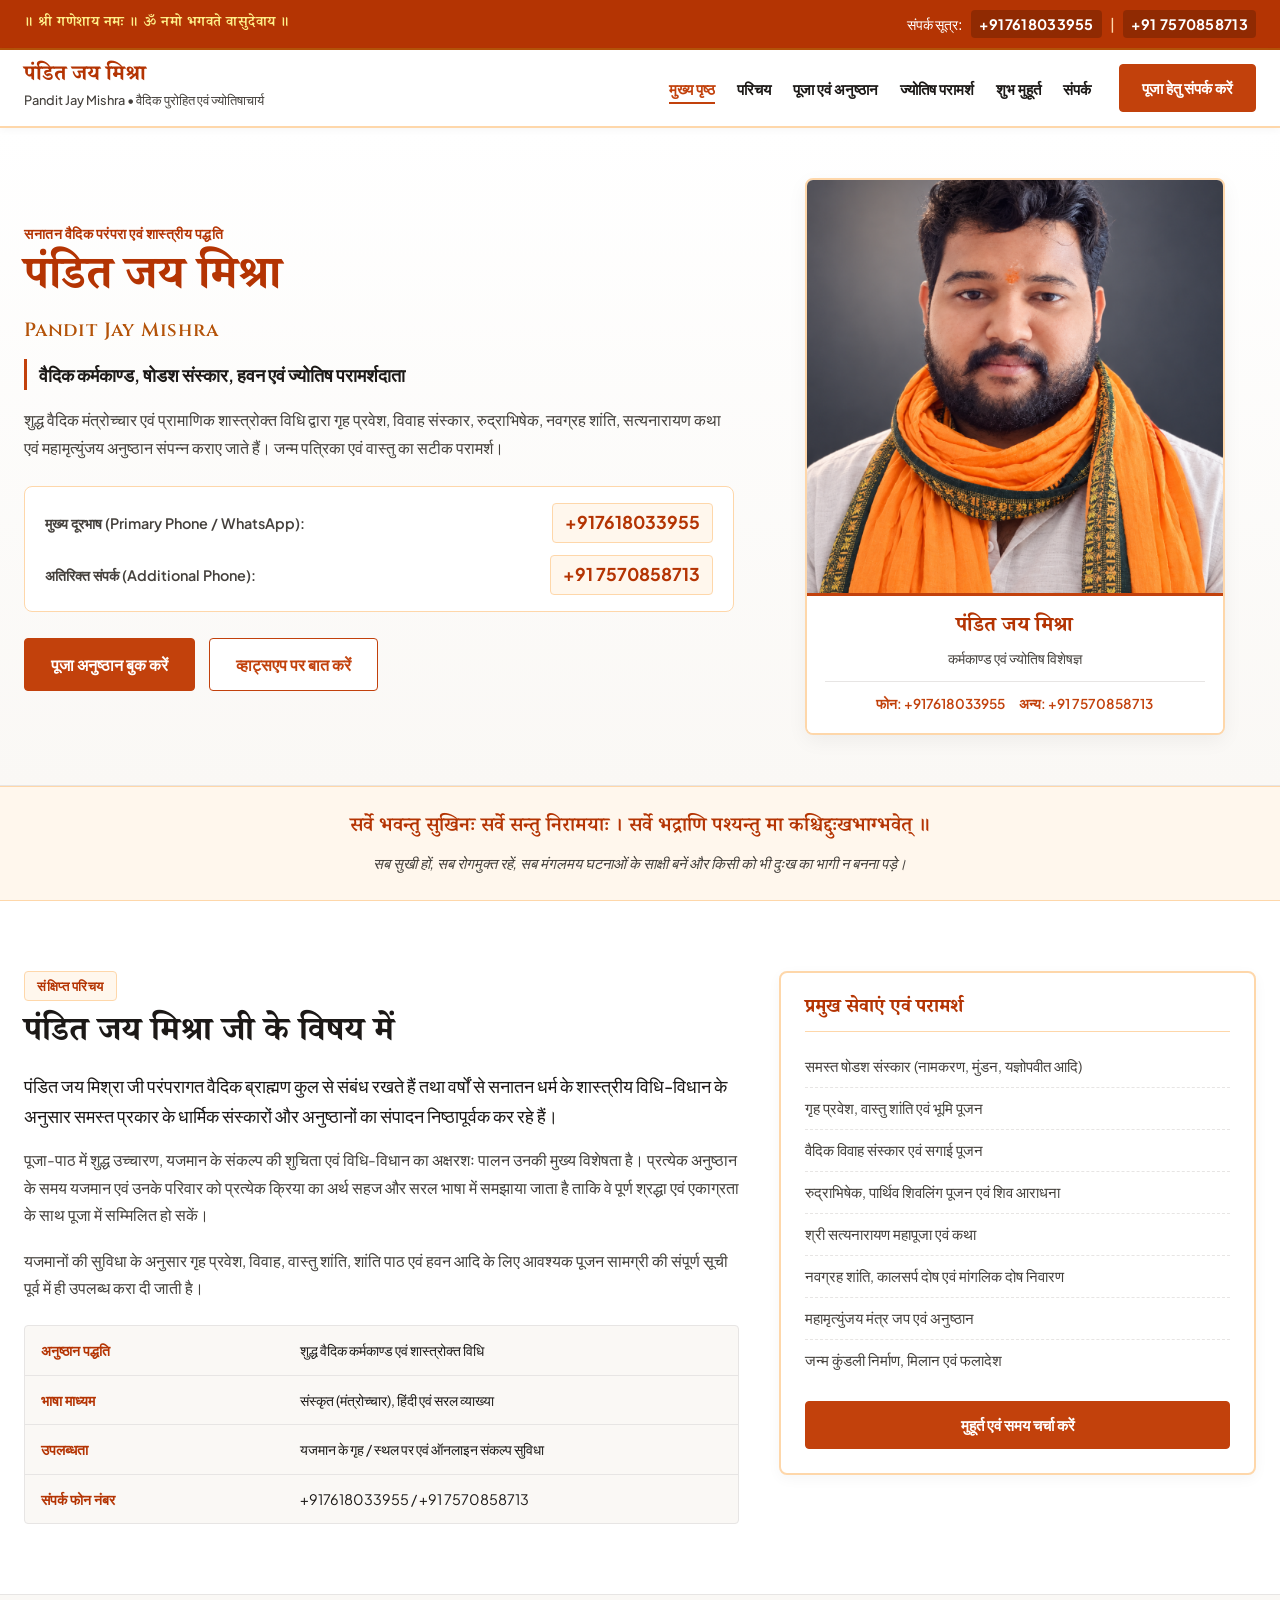
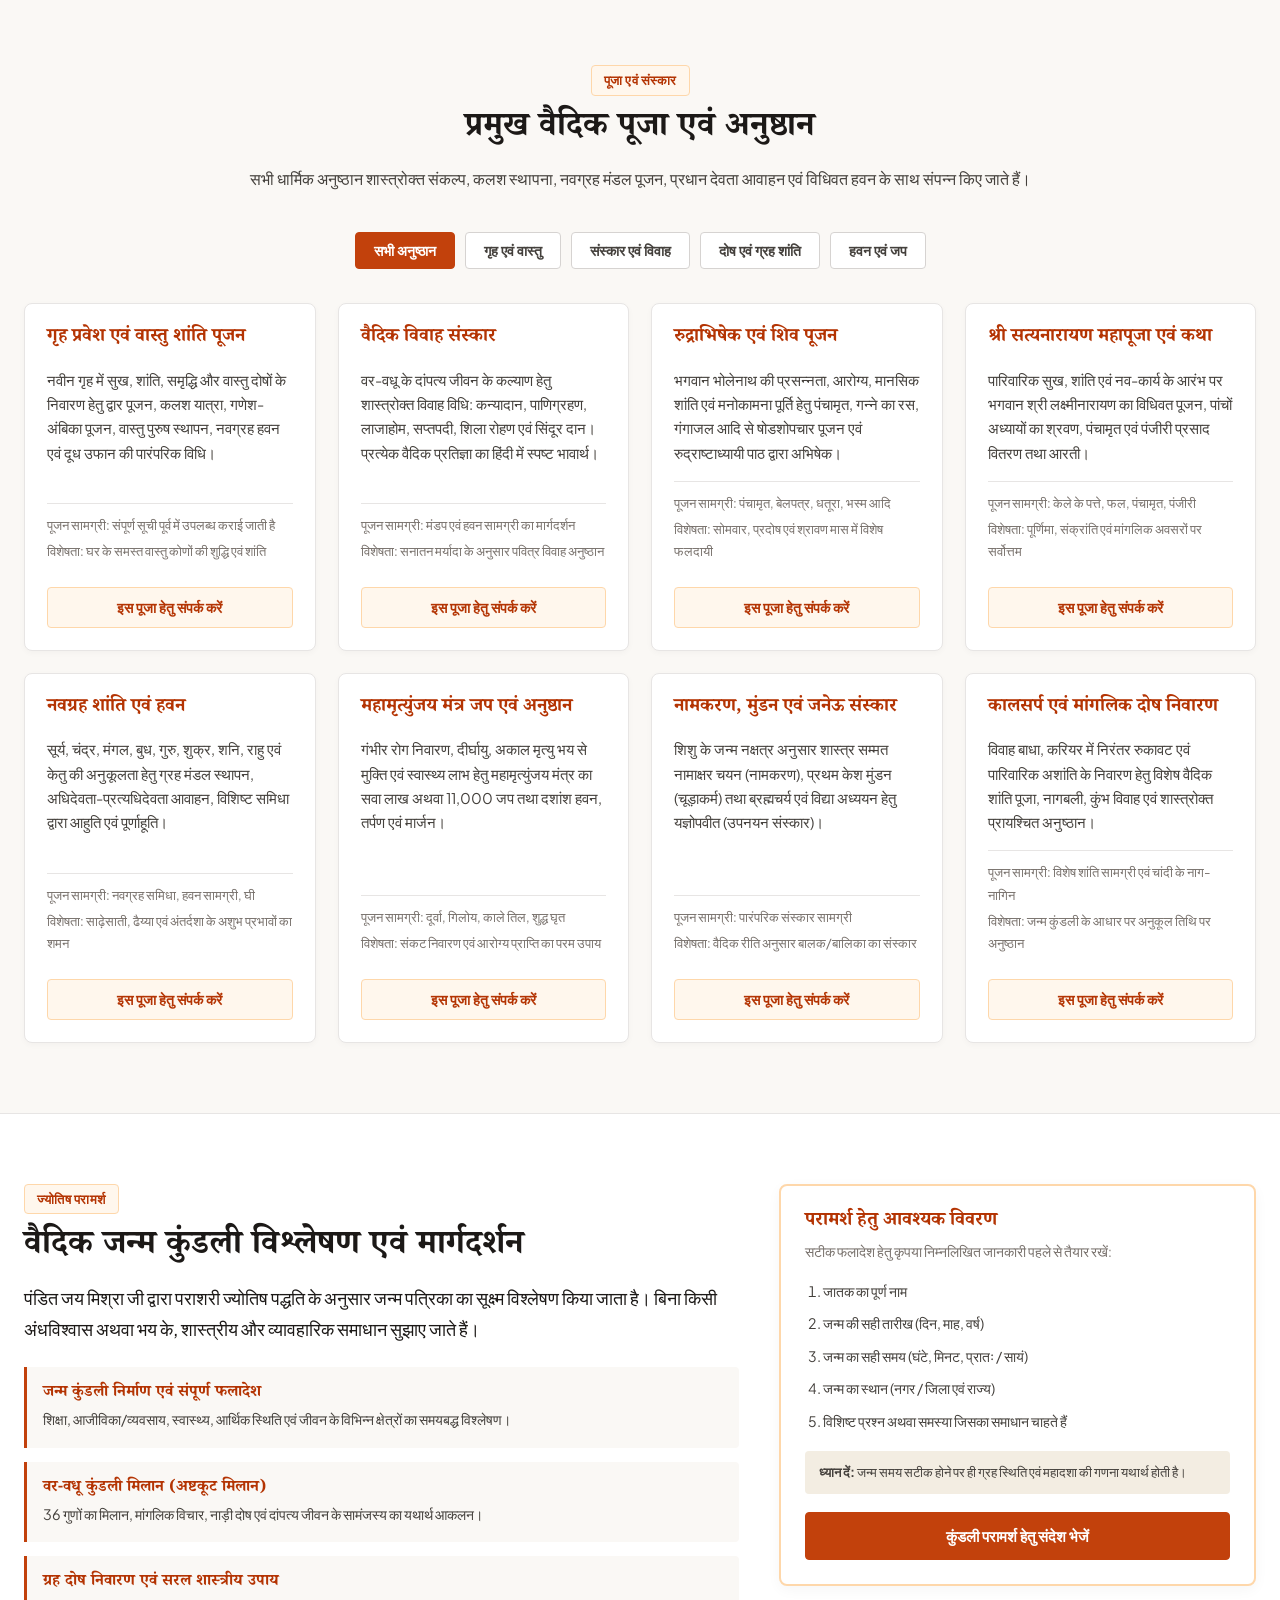
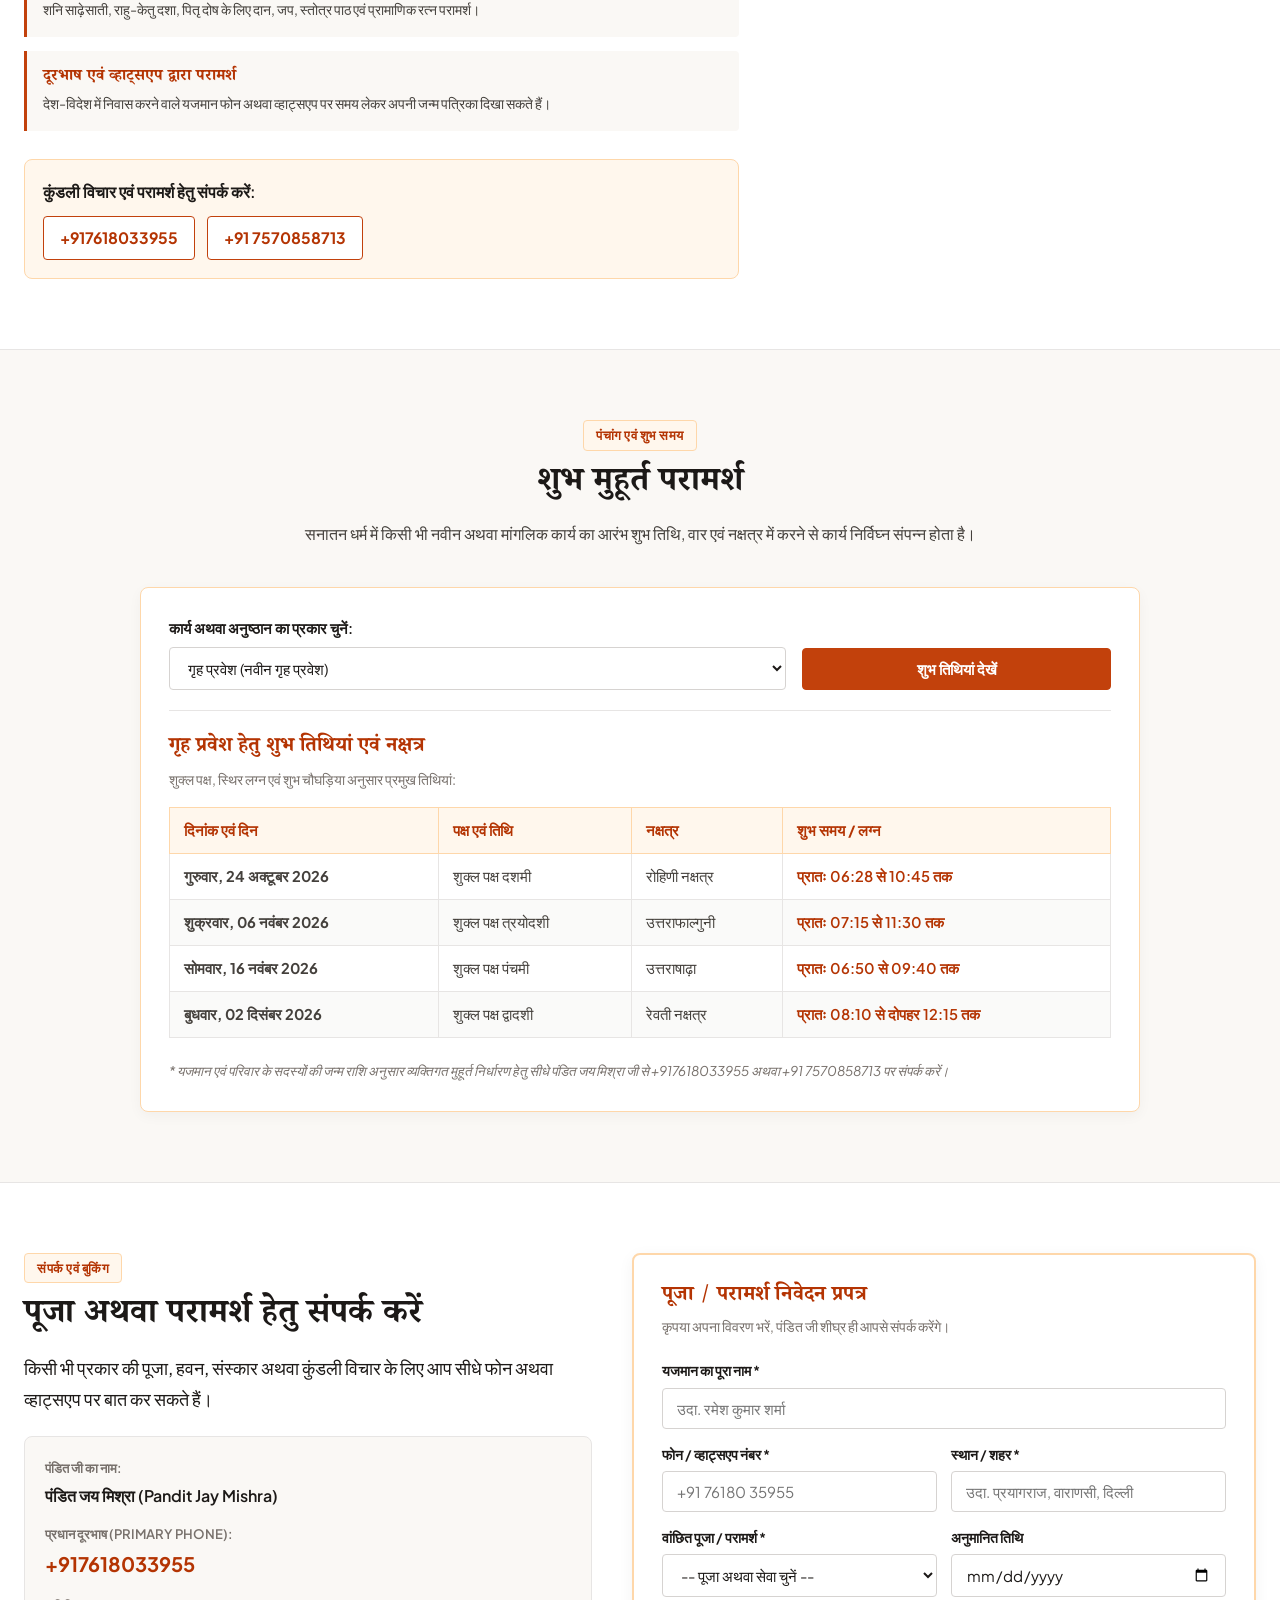
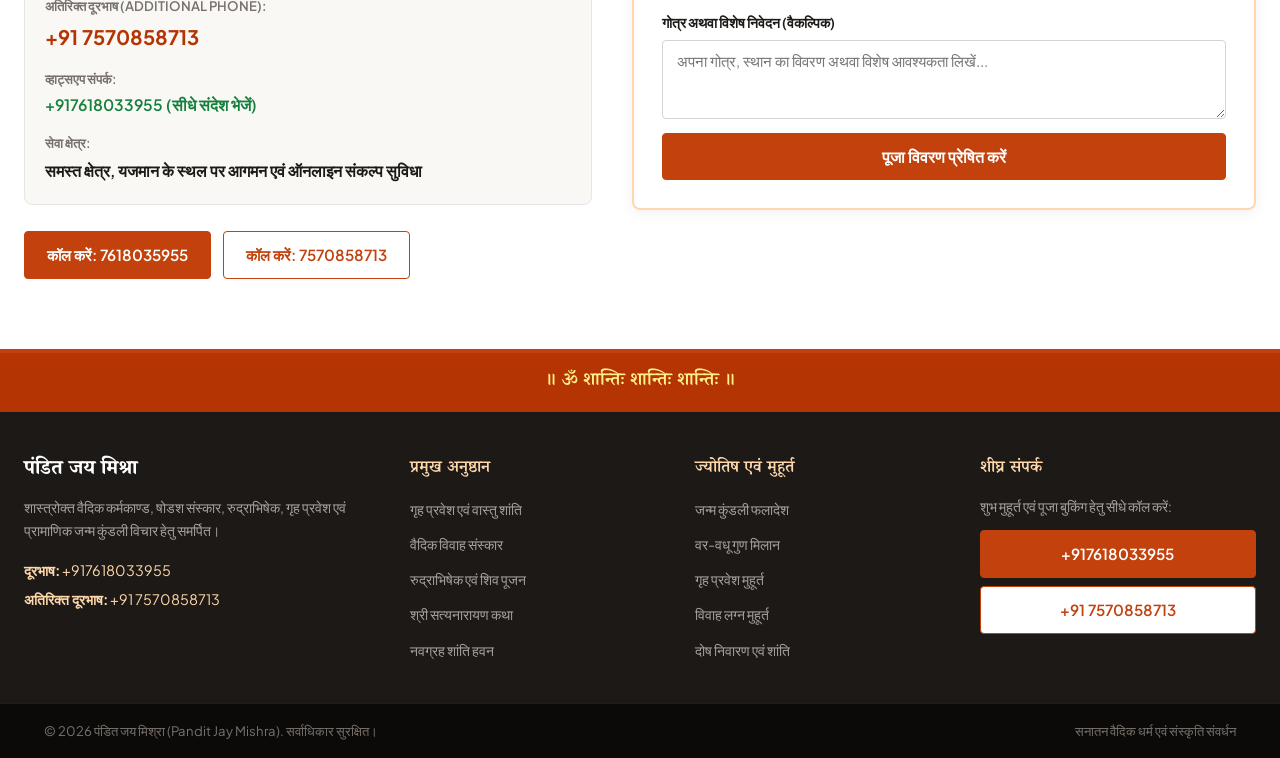
==== commit 95e74a15: "fp" ====
--- a/index.html
+++ b/index.html
@@ -6,7 +6,7 @@
   <meta name="viewport" content="width=device-width, initial-scale=1.0">
   <title>Pandit Jay Mishra | Vedic Priest & Jyotish Paramarshdata</title>
   <meta name="description"
-    content="पंडित जय मिश्रा - वैदिक कर्मकाण्ड, गृह प्रवेश, विवाह संस्कार, रुद्राभिषेक, नवग्रह शांति एवं ज्योतिष परामर्श। संपर्क: +91 7618033955, +91 7570858713">
+    content="पंडित जय मिश्रा - वैदिक कर्मकाण्ड, गृह प्रवेश, विवाह संस्कार, रुद्राभिषेक, नवग्रह शांति एवं ज्योतिष परामर्श। संपर्क: +917618033955, +91 7570858713">
   <link rel="preconnect" href="https://fonts.googleapis.com">
   <link rel="preconnect" href="https://fonts.gstatic.com" crossorigin>
   <link
@@ -24,7 +24,7 @@
     </div>
     <div class="top-phones">
       <span>संपर्क सूत्र:</span>
-      <a href="tel:+91 7618033955" class="top-phone-link">+91 7618033955</a>
+      <a href="tel:+917618033955" class="top-phone-link">+917618033955</a>
       <span class="phone-separator">|</span>
       <a href="tel:+917570858713" class="top-phone-link">+91 7570858713</a>
     </div>
@@ -78,7 +78,7 @@
         <div class="contact-callouts-box">
           <div class="callout-entry">
             <span class="callout-title">मुख्य दूरभाष (Primary Phone / WhatsApp):</span>
-            <a href="tel:+91 7618033955" class="phone-display">+91 7618033955</a>
+            <a href="tel:+917618033955" class="phone-display">+917618033955</a>
           </div>
           <div class="callout-entry">
             <span class="callout-title">अतिरिक्त संपर्क (Additional Phone):</span>
@@ -102,7 +102,7 @@
             <h3 class="caption-name">पंडित जय मिश्रा</h3>
             <p class="caption-title">कर्मकाण्ड एवं ज्योतिष विशेषज्ञ</p>
             <div class="caption-phones">
-              <span>फोन: +91 7618033955</span>
+              <span>फोन: +917618033955</span>
               <span>अन्य: +91 7570858713</span>
             </div>
           </div>
@@ -159,7 +159,7 @@
             </div>
             <div class="quality-row">
               <div class="quality-label">संपर्क फोन नंबर</div>
-              <div class="quality-value">+91 7618033955 / +91 7570858713</div>
+              <div class="quality-value">+917618033955 / +91 7570858713</div>
             </div>
           </div>
         </div>
@@ -401,7 +401,7 @@
           <div class="jyotish-cta-box">
             <span>कुंडली विचार एवं परामर्श हेतु संपर्क करें:</span>
             <div class="cta-contact-numbers">
-              <a href="tel:+91 7618033955" class="phone-link-btn">+91 7618033955</a>
+              <a href="tel:+917618033955" class="phone-link-btn">+917618033955</a>
               <a href="tel:+917570858713" class="phone-link-btn">+91 7570858713</a>
             </div>
           </div>
@@ -484,7 +484,7 @@
 
           <div class="muhurat-footer-note">
             * यजमान एवं परिवार के सदस्यों की जन्म राशि अनुसार व्यक्तिगत मुहूर्त निर्धारण हेतु सीधे पंडित जय मिश्रा जी से
-            +91 7618033955 अथवा +91 7570858713 पर संपर्क करें।
+            +917618033955 अथवा +91 7570858713 पर संपर्क करें।
           </div>
         </div>
       </div>
@@ -510,7 +510,7 @@
 
             <div class="contact-row">
               <span class="detail-label">प्रधान दूरभाष (Primary Phone):</span>
-              <a href="tel:+91 7618033955" class="phone-highlight">+91 7618033955</a>
+              <a href="tel:+917618033955" class="phone-highlight">+917618033955</a>
             </div>
 
             <div class="contact-row">
@@ -520,7 +520,7 @@
 
             <div class="contact-row">
               <span class="detail-label">व्हाट्सएप संपर्क:</span>
-              <a href="https://wa.me/917618035955" target="_blank" class="detail-link">+91 7618033955 (सीधे संदेश
+              <a href="https://wa.me/917618035955" target="_blank" class="detail-link">+917618033955 (सीधे संदेश
                 भेजें)</a>
             </div>
 
@@ -531,7 +531,7 @@
           </div>
 
           <div class="direct-buttons-row">
-            <a href="tel:+91 7618033955" class="btn btn-bhagwa">कॉल करें: 7618035955</a>
+            <a href="tel:+917618033955" class="btn btn-bhagwa">कॉल करें: 7618035955</a>
             <a href="tel:+917570858713" class="btn btn-outline">कॉल करें: 7570858713</a>
           </div>
         </div>
@@ -618,7 +618,7 @@
           समर्पित।
         </p>
         <div class="footer-phones">
-          <p><strong>दूरभाष:</strong> +91 7618033955</p>
+          <p><strong>दूरभाष:</strong> +917618033955</p>
           <p><strong>अतिरिक्त दूरभाष:</strong> +91 7570858713</p>
         </div>
       </div>
@@ -649,7 +649,7 @@
         <h4 class="footer-heading">शीघ्र संपर्क</h4>
         <p class="footer-subtext">शुभ मुहूर्त एवं पूजा बुकिंग हेतु सीधे कॉल करें:</p>
         <div class="footer-action-buttons">
-          <a href="tel:+91 7618033955" class="btn btn-bhagwa btn-block">+91 7618033955</a>
+          <a href="tel:+917618033955" class="btn btn-bhagwa btn-block">+917618033955</a>
           <a href="tel:+917570858713" class="btn btn-outline btn-block">+91 7570858713</a>
         </div>
       </div>
--- a/style.css
+++ b/style.css
@@ -1,35 +1,33 @@
 /* ==========================================================================
    PANDIT JAY MISHRA - VEDIC PUROHIT PORTFOLIO
    Theme: Pure White & Saffron (Bhagwa)
-   Style: Authentic, Respectful, Classical & Clean (Zero Gimmicks/Zero Icons)
-   Desktop Rules Enforced: 100vw desktop components, NO right arrow symbols on buttons
+   Style: Authentic, Respectful, Classical & Clean
+   Fully Responsive (Mobile, Tablet, Desktop Full Width)
+   User Rules: Desktop full width sections, NO right arrow symbols on buttons
    ========================================================================== */
 
 :root {
   /* Bhagwa (Saffron) Palette */
-  --bhagwa-deep: #b43403;         /* Classical sacred deep saffron/kumkum */
-  --bhagwa-primary: #c2410c;      /* Pure rich Bhagwa */
-  --bhagwa-bright: #ea580c;       /* Bright marigold saffron */
-  --bhagwa-light: #fff7ed;        /* Soft saffron tint background */
-  --bhagwa-border: #fed7aa;       /* Saffron border tone */
-  --gold-accent: #b45309;         /* Traditional brass/gold tone */
-
-  /* White & Ivory Foundations */
+  --bhagwa-deep: #b43403;
+  --bhagwa-primary: #c2410c;
+  --bhagwa-bright: #ea580c;
+  --bhagwa-light: #fff7ed;
+  --bhagwa-border: #fed7aa;
+  --gold-accent: #b45309;
+
+  /* White & Cream Foundations */
   --color-white: #ffffff;
   --color-cream: #faf8f5;
   --color-warm-gray: #f3ede2;
-  --color-card: #ffffff;
 
   /* Typography Colors */
-  --text-primary: #1c1917;        /* Very dark stone/black for high legibility */
-  --text-secondary: #44403c;      /* Sober dark stone gray */
-  --text-muted: #78716c;          /* Medium muted tone */
-  --text-on-bhagwa: #ffffff;      /* Pure white on saffron */
-
-  /* Structural Borders */
+  --text-primary: #1c1917;
+  --text-secondary: #44403c;
+  --text-muted: #78716c;
+
+  /* Borders */
   --border-light: #e7e5e4;
   --border-medium: #d6d3d1;
-  --border-saffron: #ea580c;
 
   /* Fonts */
   --font-serif: 'Noto Serif Devanagari', 'Georgia', serif;
@@ -38,7 +36,6 @@
 
   --radius-sm: 4px;
   --radius-md: 8px;
-  --radius-lg: 12px;
   --transition: all 0.25s ease-in-out;
 }
 
@@ -52,7 +49,7 @@
 html {
   scroll-behavior: smooth;
   font-size: 16px;
-  width: 100vw;
+  width: 100%;
   overflow-x: hidden;
 }
 
@@ -61,11 +58,12 @@
   background-color: var(--color-white);
   color: var(--text-primary);
   line-height: 1.7;
-  width: 100vw;
+  width: 100%;
   overflow-x: hidden;
-}
-
-/* Heading Hierarchy */
+  position: relative;
+}
+
+/* Heading Typography */
 h1, h2, h3, h4 {
   font-family: var(--font-serif);
   color: var(--text-primary);
@@ -79,39 +77,46 @@
   transition: var(--transition);
 }
 
-/* Container Pattern: Desktop full 100vw container */
+img {
+  max-width: 100%;
+  height: auto;
+  display: block;
+}
+
+/* Container: Full desktop component wrapper with responsive interior */
 .content-container {
-  width: 100vw;
-  max-width: 1360px;
+  width: 100%;
+  max-width: 1280px;
   margin: 0 auto;
-  padding: 0 4vw;
+  padding: 0 24px;
 }
 
 /* Top Sacred Mantra Bar */
 .top-header-bar {
-  width: 100vw;
+  width: 100%;
   background-color: var(--bhagwa-deep);
   color: #ffffff;
-  padding: 10px 4vw;
+  padding: 10px 24px;
   display: flex;
   justify-content: space-between;
   align-items: center;
-  font-size: 0.92rem;
+  font-size: 0.9rem;
   border-bottom: 2px solid var(--gold-accent);
 }
 
 .top-mantra {
   font-family: var(--font-serif);
   font-weight: 600;
-  letter-spacing: 0.8px;
+  letter-spacing: 0.5px;
   color: #fef08a;
 }
 
 .top-phones {
   display: flex;
   align-items: center;
-  gap: 10px;
+  gap: 8px;
   font-weight: 500;
+  flex-wrap: wrap;
 }
 
 .top-phone-link {
@@ -120,7 +125,7 @@
   letter-spacing: 0.3px;
   padding: 2px 8px;
   border-radius: var(--radius-sm);
-  background: rgba(0, 0, 0, 0.15);
+  background: rgba(0, 0, 0, 0.2);
 }
 
 .top-phone-link:hover {
@@ -132,29 +137,32 @@
   color: #fed7aa;
 }
 
-/* Main Navigation (100vw) */
+/* Navigation Bar */
 .navbar-wrapper {
-  width: 100vw;
+  width: 100%;
   background: #ffffff;
   border-bottom: 2px solid var(--bhagwa-border);
   position: sticky;
   top: 0;
   z-index: 1000;
-  box-shadow: 0 2px 10px rgba(0, 0, 0, 0.04);
+  box-shadow: 0 2px 8px rgba(0, 0, 0, 0.04);
 }
 
 .site-navigation {
-  width: 100vw;
-  padding: 16px 4vw;
+  width: 100%;
+  max-width: 1280px;
+  margin: 0 auto;
+  padding: 14px 24px;
   display: flex;
   align-items: center;
   justify-content: space-between;
+  position: relative;
 }
 
 .brand-block .brand-title {
   display: block;
   font-family: var(--font-serif);
-  font-size: 1.4rem;
+  font-size: 1.35rem;
   font-weight: 700;
   color: var(--bhagwa-deep);
   line-height: 1.2;
@@ -162,22 +170,21 @@
 
 .brand-block .brand-subtitle {
   display: block;
-  font-size: 0.82rem;
+  font-size: 0.8rem;
   color: var(--text-secondary);
   font-weight: 500;
-  letter-spacing: 0.3px;
 }
 
 .nav-menu {
   display: flex;
   align-items: center;
-  gap: 32px;
+  gap: 28px;
 }
 
 .nav-list {
   display: flex;
   list-style: none;
-  gap: 24px;
+  gap: 22px;
 }
 
 .nav-item {
@@ -209,7 +216,7 @@
   gap: 5px;
   background: none;
   border: 1px solid var(--border-medium);
-  padding: 8px;
+  padding: 8px 10px;
   border-radius: var(--radius-sm);
   cursor: pointer;
 }
@@ -221,7 +228,7 @@
   display: block;
 }
 
-/* Standard Buttons - STRICT RULE: NO RIGHT ARROW KEYS/SYMBOLS */
+/* Button Styles - STRICT USER RULE: NO RIGHT ARROWS */
 .btn {
   display: inline-flex;
   align-items: center;
@@ -235,6 +242,7 @@
   border: 1.5px solid transparent;
   transition: var(--transition);
   text-align: center;
+  text-decoration: none;
 }
 
 .btn-bhagwa {
@@ -262,22 +270,22 @@
 }
 
 .btn-lg {
-  padding: 13px 28px;
-  font-size: 1.05rem;
+  padding: 12px 26px;
+  font-size: 1rem;
 }
 
 .btn-block {
   width: 100%;
 }
 
-/* SECTION BADGE */
+/* Badge & Headings */
 .section-badge {
   display: inline-block;
-  font-size: 0.84rem;
+  font-size: 0.82rem;
   font-weight: 700;
   color: var(--bhagwa-deep);
   background-color: var(--bhagwa-light);
-  padding: 4px 14px;
+  padding: 3px 12px;
   border: 1px solid var(--bhagwa-border);
   border-radius: var(--radius-sm);
   margin-bottom: 12px;
@@ -285,93 +293,92 @@
 }
 
 .section-title {
-  font-size: 2.2rem;
+  font-size: 2.1rem;
   color: var(--text-primary);
-  margin-bottom: 14px;
+  margin-bottom: 12px;
 }
 
 .section-center-head {
   text-align: center;
-  max-width: 820px;
-  margin: 0 auto 46px;
+  max-width: 800px;
+  margin: 0 auto 40px;
 }
 
 .section-description {
-  font-size: 1.05rem;
+  font-size: 1rem;
   color: var(--text-secondary);
   line-height: 1.7;
 }
 
-/* HERO SECTION (100vw Desktop Component) */
+/* HERO SECTION (Desktop Full Width Component) */
 .hero-section {
-  width: 100vw;
+  width: 100%;
   background: linear-gradient(180deg, #ffffff 0%, var(--color-cream) 100%);
   border-bottom: 1px solid var(--border-light);
-  padding: 60px 4vw;
+  padding: 50px 0;
 }
 
 .hero-container {
-  width: 100vw;
-  max-width: 1360px;
+  width: 100%;
+  max-width: 1280px;
   margin: 0 auto;
+  padding: 0 24px;
   display: grid;
   grid-template-columns: 1.25fr 0.85fr;
-  gap: 50px;
+  gap: 40px;
   align-items: center;
 }
 
 .tradition-line {
-  font-size: 0.92rem;
-  color: var(--bhagwa-deep);
-  font-weight: 600;
-  margin-bottom: 10px;
+  font-size: 0.88rem;
+  color: var(--bhagwa-deep);
+  font-weight: 600;
+  margin-bottom: 8px;
   letter-spacing: 0.5px;
   text-transform: uppercase;
 }
 
 .hero-title {
-  font-size: 3.2rem;
+  font-size: 2.9rem;
   color: var(--bhagwa-deep);
   margin-bottom: 4px;
-  line-height: 1.18;
+  line-height: 1.2;
 }
 
 .hero-english-name {
   font-family: var(--font-english-heading);
-  font-size: 1.25rem;
+  font-size: 1.2rem;
   font-weight: 600;
   color: var(--gold-accent);
   margin-bottom: 12px;
-  letter-spacing: 1px;
+  letter-spacing: 0.8px;
 }
 
 .hero-role {
-  font-size: 1.2rem;
+  font-size: 1.15rem;
   font-weight: 600;
   color: var(--text-primary);
-  margin-bottom: 18px;
+  margin-bottom: 16px;
   border-left: 3px solid var(--bhagwa-primary);
   padding-left: 12px;
 }
 
 .hero-description {
-  font-size: 1.05rem;
+  font-size: 1rem;
   color: var(--text-secondary);
   line-height: 1.75;
-  margin-bottom: 28px;
-  max-width: 680px;
+  margin-bottom: 24px;
 }
 
 .contact-callouts-box {
   background: #ffffff;
   border: 1.5px solid var(--bhagwa-border);
   border-radius: var(--radius-md);
-  padding: 18px 22px;
-  margin-bottom: 30px;
+  padding: 16px 20px;
+  margin-bottom: 26px;
   display: flex;
   flex-direction: column;
   gap: 12px;
-  max-width: 580px;
 }
 
 .callout-entry {
@@ -383,13 +390,13 @@
 }
 
 .callout-title {
-  font-size: 0.92rem;
+  font-size: 0.9rem;
   color: var(--text-secondary);
   font-weight: 600;
 }
 
 .phone-display {
-  font-size: 1.15rem;
+  font-size: 1.1rem;
   font-weight: 700;
   color: var(--bhagwa-deep);
   background: var(--bhagwa-light);
@@ -405,7 +412,7 @@
 
 .hero-cta-buttons {
   display: flex;
-  gap: 16px;
+  gap: 14px;
   flex-wrap: wrap;
 }
 
@@ -417,11 +424,11 @@
 
 .priest-photo-card {
   width: 100%;
-  max-width: 440px;
+  max-width: 420px;
   background: #ffffff;
   border: 2px solid var(--bhagwa-border);
   border-radius: var(--radius-md);
-  box-shadow: 0 8px 24px rgba(0, 0, 0, 0.06);
+  box-shadow: 0 6px 20px rgba(0, 0, 0, 0.05);
   overflow: hidden;
 }
 
@@ -437,108 +444,106 @@
   width: 100%;
   height: 100%;
   object-fit: cover;
-  display: block;
 }
 
 .photo-caption-box {
-  padding: 20px;
+  padding: 18px;
   text-align: center;
   background-color: #ffffff;
 }
 
 .caption-name {
-  font-size: 1.35rem;
+  font-size: 1.3rem;
   color: var(--bhagwa-deep);
   margin-bottom: 4px;
 }
 
 .caption-title {
-  font-size: 0.92rem;
+  font-size: 0.9rem;
   color: var(--text-secondary);
-  margin-bottom: 12px;
-  font-weight: 500;
+  margin-bottom: 10px;
 }
 
 .caption-phones {
   display: flex;
   justify-content: center;
-  gap: 16px;
-  font-size: 0.86rem;
+  gap: 14px;
+  font-size: 0.85rem;
   font-weight: 600;
   color: var(--bhagwa-primary);
   padding-top: 10px;
   border-top: 1px solid var(--border-light);
-}
-
-/* SHLOKA RIBBON (100vw Desktop Component) */
+  flex-wrap: wrap;
+}
+
+/* SHLOKA RIBBON */
 .shloka-ribbon {
-  width: 100vw;
+  width: 100%;
   background-color: var(--bhagwa-light);
   border-top: 1px solid var(--bhagwa-border);
   border-bottom: 1px solid var(--bhagwa-border);
-  padding: 30px 4vw;
+  padding: 24px 24px;
   text-align: center;
 }
 
 .shloka-content {
-  max-width: 960px;
+  max-width: 900px;
   margin: 0 auto;
 }
 
 .sanskrit-verse {
   font-family: var(--font-serif);
-  font-size: 1.35rem;
-  color: var(--bhagwa-deep);
-  font-weight: 600;
-  margin-bottom: 8px;
-  letter-spacing: 0.4px;
+  font-size: 1.25rem;
+  color: var(--bhagwa-deep);
+  font-weight: 600;
+  margin-bottom: 6px;
 }
 
 .verse-meaning {
-  font-size: 0.95rem;
+  font-size: 0.92rem;
   color: var(--text-secondary);
   font-style: italic;
 }
 
-/* ABOUT SECTION (100vw Desktop Component) */
+/* ABOUT SECTION */
 .about-section {
-  width: 100vw;
-  padding: 80px 0;
+  width: 100%;
+  padding: 70px 0;
   background-color: #ffffff;
 }
 
 .about-layout {
   display: grid;
   grid-template-columns: 1.2fr 0.8fr;
-  gap: 50px;
+  gap: 40px;
   align-items: flex-start;
 }
 
 .lead-paragraph {
-  font-size: 1.15rem;
+  font-size: 1.1rem;
   color: var(--text-primary);
-  line-height: 1.8;
-  margin-bottom: 16px;
+  line-height: 1.75;
+  margin-bottom: 14px;
   font-weight: 500;
 }
 
 .body-paragraph {
-  font-size: 1rem;
+  font-size: 0.98rem;
   color: var(--text-secondary);
   line-height: 1.75;
-  margin-bottom: 20px;
+  margin-bottom: 18px;
 }
 
 .qualities-table {
   border: 1px solid var(--border-light);
   border-radius: var(--radius-sm);
-  margin-top: 28px;
+  margin-top: 24px;
   background: var(--color-cream);
 }
 
 .quality-row {
   display: flex;
-  padding: 12px 18px;
+  padding: 12px 16px;
   border-bottom: 1px solid var(--border-light);
 }
 
@@ -547,44 +552,43 @@
 }
 
 .quality-label {
-  width: 35%;
+  width: 38%;
   font-weight: 700;
   color: var(--bhagwa-deep);
-  font-size: 0.92rem;
+  font-size: 0.9rem;
 }
 
 .quality-value {
-  width: 65%;
+  width: 62%;
   color: var(--text-primary);
-  font-size: 0.92rem;
-}
-
-/* Side Card */
+  font-size: 0.9rem;
+}
+
 .side-card {
   background: #ffffff;
   border: 2px solid var(--bhagwa-border);
   border-radius: var(--radius-md);
-  padding: 28px;
-  box-shadow: 0 4px 16px rgba(0, 0, 0, 0.04);
+  padding: 24px;
+  box-shadow: 0 4px 14px rgba(0, 0, 0, 0.04);
 }
 
 .side-card-title {
-  font-size: 1.25rem;
-  color: var(--bhagwa-deep);
-  margin-bottom: 18px;
-  padding-bottom: 10px;
+  font-size: 1.2rem;
+  color: var(--bhagwa-deep);
+  margin-bottom: 14px;
+  padding-bottom: 8px;
   border-bottom: 1.5px solid var(--bhagwa-border);
 }
 
 .side-card-list {
   list-style: none;
-  margin-bottom: 24px;
+  margin-bottom: 20px;
 }
 
 .side-card-list li {
-  font-size: 0.95rem;
+  font-size: 0.92rem;
   color: var(--text-secondary);
-  padding: 10px 0;
+  padding: 8px 0;
   border-bottom: 1px dashed var(--border-light);
 }
 
@@ -592,10 +596,10 @@
   border-bottom: none;
 }
 
-/* SERVICES SECTION (100vw Desktop Component) */
+/* SERVICES SECTION */
 .services-section {
-  width: 100vw;
-  padding: 85px 0;
+  width: 100%;
+  padding: 70px 0;
   background-color: var(--color-cream);
   border-top: 1px solid var(--border-light);
   border-bottom: 1px solid var(--border-light);
@@ -604,18 +608,18 @@
 .filter-row {
   display: flex;
   justify-content: center;
-  gap: 12px;
+  gap: 10px;
   flex-wrap: wrap;
-  margin-bottom: 40px;
+  margin-bottom: 34px;
 }
 
 .filter-tab {
   background: #ffffff;
   border: 1px solid var(--border-medium);
-  padding: 8px 20px;
+  padding: 8px 18px;
   border-radius: var(--radius-sm);
   font-family: var(--font-body);
-  font-size: 0.92rem;
+  font-size: 0.9rem;
   font-weight: 600;
   color: var(--text-secondary);
   cursor: pointer;
@@ -635,51 +639,51 @@
 
 .services-grid {
   display: grid;
-  grid-template-columns: repeat(auto-fill, minmax(320px, 1fr));
-  gap: 26px;
+  grid-template-columns: repeat(auto-fill, minmax(290px, 1fr));
+  gap: 22px;
 }
 
 .service-box {
   background: #ffffff;
   border: 1px solid var(--border-light);
   border-radius: var(--radius-md);
-  padding: 26px;
+  padding: 22px;
   display: flex;
   flex-direction: column;
   justify-content: space-between;
-  box-shadow: 0 2px 8px rgba(0, 0, 0, 0.03);
+  box-shadow: 0 2px 6px rgba(0, 0, 0, 0.03);
   transition: var(--transition);
 }
 
 .service-box:hover {
   border-color: var(--bhagwa-border);
-  box-shadow: 0 6px 18px rgba(180, 52, 3, 0.08);
+  box-shadow: 0 6px 16px rgba(180, 52, 3, 0.08);
 }
 
 .service-box-header {
-  margin-bottom: 14px;
+  margin-bottom: 10px;
 }
 
 .service-name {
-  font-size: 1.22rem;
-  color: var(--bhagwa-deep);
-  margin-bottom: 8px;
+  font-size: 1.18rem;
+  color: var(--bhagwa-deep);
+  margin-bottom: 6px;
 }
 
 .service-details {
-  font-size: 0.94rem;
+  font-size: 0.92rem;
   color: var(--text-secondary);
   line-height: 1.65;
-  margin-bottom: 18px;
+  margin-bottom: 16px;
   flex-grow: 1;
 }
 
 .service-specs {
-  font-size: 0.84rem;
+  font-size: 0.82rem;
   color: var(--text-muted);
-  padding: 12px 0;
+  padding: 10px 0;
   border-top: 1px solid var(--border-light);
-  margin-bottom: 16px;
+  margin-bottom: 14px;
   display: flex;
   flex-direction: column;
   gap: 4px;
@@ -690,9 +694,9 @@
   background: var(--bhagwa-light);
   color: var(--bhagwa-deep);
   border: 1px solid var(--bhagwa-border);
-  padding: 10px 16px;
-  font-weight: 600;
-  font-size: 0.92rem;
+  padding: 10px 14px;
+  font-weight: 600;
+  font-size: 0.9rem;
   border-radius: var(--radius-sm);
   cursor: pointer;
   transition: var(--transition);
@@ -704,42 +708,42 @@
   border-color: var(--bhagwa-primary);
 }
 
-/* JYOTISH SECTION (100vw Desktop Component) */
+/* JYOTISH SECTION */
 .jyotish-section {
-  width: 100vw;
-  padding: 85px 0;
+  width: 100%;
+  padding: 70px 0;
   background-color: #ffffff;
 }
 
 .jyotish-wrapper {
   display: grid;
   grid-template-columns: 1.2fr 0.8fr;
-  gap: 50px;
+  gap: 40px;
   align-items: flex-start;
 }
 
 .jyotish-points {
   display: flex;
   flex-direction: column;
-  gap: 18px;
-  margin: 26px 0 32px;
+  gap: 14px;
+  margin: 22px 0 28px;
 }
 
 .j-point {
   background: var(--color-cream);
-  padding: 18px;
+  padding: 16px;
   border-left: 3px solid var(--bhagwa-primary);
   border-radius: 0 var(--radius-sm) var(--radius-sm) 0;
 }
 
 .j-point h4 {
-  font-size: 1.05rem;
+  font-size: 1rem;
   color: var(--bhagwa-deep);
   margin-bottom: 4px;
 }
 
 .j-point p {
-  font-size: 0.92rem;
+  font-size: 0.9rem;
   color: var(--text-secondary);
   line-height: 1.6;
 }
@@ -747,7 +751,7 @@
 .jyotish-cta-box {
   background: var(--bhagwa-light);
   border: 1px solid var(--bhagwa-border);
-  padding: 20px;
+  padding: 18px;
   border-radius: var(--radius-md);
 }
 
@@ -760,7 +764,7 @@
 
 .cta-contact-numbers {
   display: flex;
-  gap: 14px;
+  gap: 12px;
   flex-wrap: wrap;
 }
 
@@ -768,10 +772,10 @@
   background: #ffffff;
   color: var(--bhagwa-deep);
   font-weight: 700;
-  padding: 8px 18px;
+  padding: 8px 16px;
   border: 1.5px solid var(--bhagwa-primary);
   border-radius: var(--radius-sm);
-  font-size: 1.02rem;
+  font-size: 0.98rem;
 }
 
 .phone-link-btn:hover {
@@ -779,52 +783,50 @@
   color: #ffffff;
 }
 
-/* Side Info Box */
 .kundali-information-box {
   background: #ffffff;
   border: 2px solid var(--bhagwa-border);
   border-radius: var(--radius-md);
-  padding: 28px;
-  box-shadow: 0 4px 16px rgba(0, 0, 0, 0.04);
+  padding: 24px;
+  box-shadow: 0 4px 14px rgba(0, 0, 0, 0.04);
 }
 
 .box-heading {
-  font-size: 1.25rem;
-  color: var(--bhagwa-deep);
-  margin-bottom: 6px;
+  font-size: 1.2rem;
+  color: var(--bhagwa-deep);
+  margin-bottom: 4px;
 }
 
 .box-sub {
-  font-size: 0.88rem;
+  font-size: 0.85rem;
   color: var(--text-muted);
+  margin-bottom: 16px;
+}
+
+.info-list {
+  padding-left: 18px;
   margin-bottom: 18px;
 }
 
-.info-list {
-  padding-left: 20px;
-  margin-bottom: 22px;
-}
-
 .info-list li {
-  font-size: 0.92rem;
+  font-size: 0.9rem;
   color: var(--text-secondary);
-  margin-bottom: 10px;
-  line-height: 1.5;
+  margin-bottom: 8px;
 }
 
 .consultation-note {
   background: var(--color-warm-gray);
-  padding: 12px 16px;
+  padding: 10px 14px;
   border-radius: var(--radius-sm);
-  font-size: 0.86rem;
+  font-size: 0.84rem;
   color: var(--text-secondary);
-  margin-bottom: 22px;
-}
-
-/* MUHURAT SECTION (100vw Desktop Component) */
+  margin-bottom: 18px;
+}
+
+/* MUHURAT SECTION */
 .muhurat-section {
-  width: 100vw;
-  padding: 85px 0;
+  width: 100%;
+  padding: 70px 0;
   background-color: var(--color-cream);
   border-top: 1px solid var(--border-light);
   border-bottom: 1px solid var(--border-light);
@@ -834,28 +836,28 @@
   background: #ffffff;
   border: 1.5px solid var(--bhagwa-border);
   border-radius: var(--radius-md);
-  padding: 34px;
-  max-width: 1080px;
+  padding: 28px;
+  max-width: 1000px;
   margin: 0 auto;
-  box-shadow: 0 4px 16px rgba(0, 0, 0, 0.04);
+  box-shadow: 0 4px 14px rgba(0, 0, 0, 0.04);
 }
 
 .muhurat-selector-row {
   display: grid;
   grid-template-columns: 2fr 1fr;
-  gap: 20px;
+  gap: 16px;
   align-items: flex-end;
-  margin-bottom: 30px;
-  padding-bottom: 24px;
+  margin-bottom: 24px;
+  padding-bottom: 20px;
   border-bottom: 1px solid var(--border-light);
 }
 
 .selector-field label {
   display: block;
-  font-size: 0.95rem;
+  font-size: 0.92rem;
   font-weight: 600;
   color: var(--text-primary);
-  margin-bottom: 8px;
+  margin-bottom: 6px;
 }
 
 .form-select,
@@ -867,7 +869,7 @@
   border: 1.5px solid var(--border-medium);
   border-radius: var(--radius-sm);
   font-family: var(--font-body);
-  font-size: 0.95rem;
+  font-size: 0.94rem;
   color: var(--text-primary);
   background: #ffffff;
   transition: var(--transition);
@@ -883,39 +885,41 @@
 }
 
 .muhurat-display-area h3 {
-  font-size: 1.35rem;
+  font-size: 1.28rem;
   color: var(--bhagwa-deep);
   margin-bottom: 4px;
 }
 
 #muhuratSubtext {
-  font-size: 0.92rem;
+  font-size: 0.9rem;
   color: var(--text-muted);
-  margin-bottom: 18px;
+  margin-bottom: 16px;
 }
 
 .muhurat-table-wrap {
   overflow-x: auto;
-  margin-bottom: 16px;
+  -webkit-overflow-scrolling: touch;
+  margin-bottom: 14px;
 }
 
 .muhurat-table {
   width: 100%;
+  min-width: 540px;
   border-collapse: collapse;
   text-align: left;
-  font-size: 0.94rem;
+  font-size: 0.92rem;
 }
 
 .muhurat-table th {
   background: var(--bhagwa-light);
   color: var(--bhagwa-deep);
   font-weight: 700;
-  padding: 12px 16px;
+  padding: 10px 14px;
   border: 1px solid var(--bhagwa-border);
 }
 
 .muhurat-table td {
-  padding: 12px 16px;
+  padding: 10px 14px;
   border: 1px solid var(--border-light);
   color: var(--text-secondary);
 }
@@ -925,33 +929,33 @@
 }
 
 .muhurat-footer-note {
-  font-size: 0.86rem;
+  font-size: 0.84rem;
   color: var(--text-muted);
   font-style: italic;
-  padding-top: 10px;
-}
-
-/* CONTACT & BOOKING SECTION (100vw Desktop Component) */
+  padding-top: 8px;
+}
+
+/* CONTACT SECTION */
 .contact-section {
-  width: 100vw;
-  padding: 85px 0;
+  width: 100%;
+  padding: 70px 0;
   background-color: #ffffff;
 }
 
 .contact-grid {
   display: grid;
   grid-template-columns: 1fr 1.1fr;
-  gap: 50px;
+  gap: 40px;
   align-items: flex-start;
 }
 
 .contact-details-list {
   display: flex;
   flex-direction: column;
-  gap: 16px;
-  margin: 28px 0 32px;
+  gap: 14px;
+  margin: 22px 0 26px;
   background: var(--color-cream);
-  padding: 24px;
+  padding: 20px;
   border-radius: var(--radius-md);
   border: 1px solid var(--border-light);
 }
@@ -959,24 +963,24 @@
 .contact-row {
   display: flex;
   flex-direction: column;
-  gap: 3px;
+  gap: 2px;
 }
 
 .detail-label {
-  font-size: 0.84rem;
+  font-size: 0.82rem;
   color: var(--text-muted);
   font-weight: 600;
   text-transform: uppercase;
 }
 
 .detail-val {
-  font-size: 1.05rem;
+  font-size: 1rem;
   color: var(--text-primary);
   font-weight: 600;
 }
 
 .phone-highlight {
-  font-size: 1.35rem;
+  font-size: 1.25rem;
   font-weight: 700;
   color: var(--bhagwa-deep);
 }
@@ -986,133 +990,131 @@
 }
 
 .detail-link {
-  font-size: 1.05rem;
+  font-size: 0.98rem;
   font-weight: 600;
   color: #15803d;
 }
 
 .direct-buttons-row {
   display: flex;
-  gap: 14px;
+  gap: 12px;
   flex-wrap: wrap;
 }
 
-/* Booking Form Card */
 .form-container-card {
   background: #ffffff;
   border: 2px solid var(--bhagwa-border);
   border-radius: var(--radius-md);
-  padding: 34px;
-  box-shadow: 0 4px 20px rgba(0, 0, 0, 0.05);
+  padding: 28px;
+  box-shadow: 0 4px 16px rgba(0, 0, 0, 0.05);
 }
 
 .form-card-title {
-  font-size: 1.4rem;
+  font-size: 1.3rem;
   color: var(--bhagwa-deep);
   margin-bottom: 4px;
 }
 
 .form-card-sub {
-  font-size: 0.9rem;
+  font-size: 0.88rem;
   color: var(--text-muted);
-  margin-bottom: 24px;
+  margin-bottom: 20px;
 }
 
 .contact-form {
   display: flex;
   flex-direction: column;
-  gap: 16px;
+  gap: 14px;
 }
 
 .form-row-2 {
   display: grid;
   grid-template-columns: 1fr 1fr;
-  gap: 16px;
+  gap: 14px;
 }
 
 .form-group {
   display: flex;
   flex-direction: column;
-  gap: 6px;
+  gap: 5px;
 }
 
 .form-group label {
-  font-size: 0.88rem;
+  font-size: 0.86rem;
   font-weight: 600;
   color: var(--text-primary);
 }
 
 .form-success-box {
-  margin-top: 20px;
+  margin-top: 18px;
   background: #f0fdf4;
   border: 1.5px solid #86efac;
   border-radius: var(--radius-sm);
-  padding: 20px;
+  padding: 18px;
   text-align: center;
 }
 
 .form-success-box h4 {
   color: #166534;
-  font-size: 1.15rem;
-  margin-bottom: 6px;
+  font-size: 1.1rem;
+  margin-bottom: 4px;
 }
 
 .form-success-box p {
   color: #15803d;
-  font-size: 0.92rem;
-}
-
-/* FOOTER (100vw Desktop Component) */
+  font-size: 0.9rem;
+}
+
+/* FOOTER */
 .site-footer {
-  width: 100vw;
+  width: 100%;
   background-color: #1c1917;
   color: #e7e5e4;
   border-top: 4px solid var(--bhagwa-primary);
 }
 
 .footer-mantra-strip {
-  width: 100vw;
+  width: 100%;
   background-color: var(--bhagwa-deep);
   color: #fef08a;
-  padding: 16px 0;
+  padding: 14px 20px;
   text-align: center;
   font-family: var(--font-serif);
-  font-size: 1.25rem;
-  font-weight: 600;
-  letter-spacing: 1px;
+  font-size: 1.15rem;
+  font-weight: 600;
 }
 
 .footer-content-grid {
   display: grid;
   grid-template-columns: 1.4fr 1fr 1fr 1.1fr;
-  gap: 40px;
-  padding-top: 50px;
-  padding-bottom: 45px;
+  gap: 34px;
+  padding-top: 46px;
+  padding-bottom: 40px;
 }
 
 .footer-brand-title {
-  font-size: 1.35rem;
+  font-size: 1.28rem;
   color: #ffffff;
-  margin-bottom: 12px;
+  margin-bottom: 10px;
 }
 
 .footer-brand-desc {
-  font-size: 0.9rem;
+  font-size: 0.88rem;
   color: #a8a29e;
   line-height: 1.65;
-  margin-bottom: 18px;
+  margin-bottom: 16px;
 }
 
 .footer-phones p {
-  font-size: 0.92rem;
+  font-size: 0.9rem;
   color: #fed7aa;
-  margin-bottom: 6px;
+  margin-bottom: 4px;
 }
 
 .footer-heading {
-  font-size: 1.1rem;
+  font-size: 1.05rem;
   color: #fed7aa;
-  margin-bottom: 16px;
+  margin-bottom: 14px;
   font-weight: 600;
 }
 
@@ -1120,12 +1122,12 @@
   list-style: none;
   display: flex;
   flex-direction: column;
-  gap: 10px;
+  gap: 8px;
 }
 
 .footer-links a {
   color: #a8a29e;
-  font-size: 0.9rem;
+  font-size: 0.88rem;
 }
 
 .footer-links a:hover {
@@ -1133,21 +1135,21 @@
 }
 
 .footer-subtext {
-  font-size: 0.88rem;
+  font-size: 0.86rem;
   color: #a8a29e;
-  margin-bottom: 14px;
+  margin-bottom: 12px;
 }
 
 .footer-action-buttons {
   display: flex;
   flex-direction: column;
-  gap: 10px;
+  gap: 8px;
 }
 
 .footer-bottom-strip {
-  width: 100vw;
+  width: 100%;
   background-color: #0c0a09;
-  padding: 18px 0;
+  padding: 16px 20px;
   border-top: 1px solid rgba(255, 255, 255, 0.08);
 }
 
@@ -1155,37 +1157,57 @@
   display: flex;
   justify-content: space-between;
   align-items: center;
-  font-size: 0.84rem;
+  font-size: 0.82rem;
   color: #78716c;
 }
 
 /* ==========================================================================
    RESPONSIVE DESIGN BREAKPOINTS
    ========================================================================== */
+
+/* Large Tablets & Small Laptops (max-width: 1024px) */
 @media (max-width: 1024px) {
   .hero-container,
   .about-layout,
   .jyotish-wrapper,
   .contact-grid {
     grid-template-columns: 1fr;
-    gap: 40px;
+    gap: 36px;
   }
 
   .footer-content-grid {
     grid-template-columns: 1fr 1fr;
-    gap: 30px;
-  }
-}
-
+    gap: 28px;
+  }
+
+  .hero-title {
+    font-size: 2.6rem;
+  }
+}
+
+/* Tablets & Mobile (max-width: 768px) */
 @media (max-width: 768px) {
   .top-header-bar {
     flex-direction: column;
     text-align: center;
     gap: 8px;
+    padding: 8px 16px;
+  }
+
+  .top-phones {
+    justify-content: center;
   }
 
   .site-navigation {
-    position: relative;
+    padding: 12px 16px;
+  }
+
+  .brand-block .brand-title {
+    font-size: 1.2rem;
+  }
+
+  .brand-block .brand-subtitle {
+    font-size: 0.74rem;
   }
 
   .mobile-toggle {
@@ -1196,13 +1218,14 @@
     position: absolute;
     top: 100%;
     left: 0;
-    width: 100vw;
+    width: 100%;
     background: #ffffff;
     flex-direction: column;
-    padding: 24px;
-    box-shadow: 0 8px 24px rgba(0, 0, 0, 0.1);
+    padding: 20px 24px;
+    box-shadow: 0 8px 24px rgba(0, 0, 0, 0.12);
     border-bottom: 2px solid var(--bhagwa-primary);
     display: none;
+    z-index: 1001;
   }
 
   .nav-menu.open {
@@ -1213,29 +1236,117 @@
     flex-direction: column;
     width: 100%;
     text-align: center;
-    gap: 16px;
+    gap: 14px;
+    margin-bottom: 14px;
+  }
+
+  .nav-menu .btn {
+    width: 100%;
+  }
+
+  .hero-section {
+    padding: 36px 0;
   }
 
   .hero-title {
-    font-size: 2.3rem;
+    font-size: 2.2rem;
+  }
+
+  .hero-role {
+    font-size: 1.05rem;
+  }
+
+  .callout-entry {
+    flex-direction: column;
+    align-items: flex-start;
+  }
+
+  .phone-display {
+    width: 100%;
+    text-align: center;
+  }
+
+  .hero-cta-buttons {
+    flex-direction: column;
+  }
+
+  .hero-cta-buttons .btn {
+    width: 100%;
   }
 
   .section-title {
-    font-size: 1.8rem;
-  }
-
-  .form-row-2,
-  .muhurat-selector-row {
+    font-size: 1.75rem;
+  }
+
+  .quality-row {
+    flex-direction: column;
+    gap: 4px;
+  }
+
+  .quality-label,
+  .quality-value {
+    width: 100%;
+  }
+
+  .muhurat-selector-row,
+  .form-row-2 {
     grid-template-columns: 1fr;
+  }
+
+  .direct-buttons-row {
+    flex-direction: column;
+  }
+
+  .direct-buttons-row .btn {
+    width: 100%;
   }
 
   .footer-content-grid {
     grid-template-columns: 1fr;
+    gap: 24px;
   }
 
   .bottom-inner {
     flex-direction: column;
     text-align: center;
-    gap: 8px;
-  }
-}
+    gap: 6px;
+  }
+}
+
+/* Small Mobile Devices (max-width: 480px) */
+@media (max-width: 480px) {
+  .content-container {
+    padding: 0 16px;
+  }
+
+  .hero-title {
+    font-size: 1.85rem;
+  }
+
+  .section-title {
+    font-size: 1.5rem;
+  }
+
+  .services-grid {
+    grid-template-columns: 1fr;
+  }
+
+  .filter-row {
+    justify-content: stretch;
+  }
+
+  .filter-tab {
+    flex: 1 1 40%;
+    text-align: center;
+    font-size: 0.85rem;
+    padding: 7px 12px;
+  }
+
+  .cta-contact-numbers {
+    flex-direction: column;
+  }
+
+  .phone-link-btn {
+    text-align: center;
+  }
+}
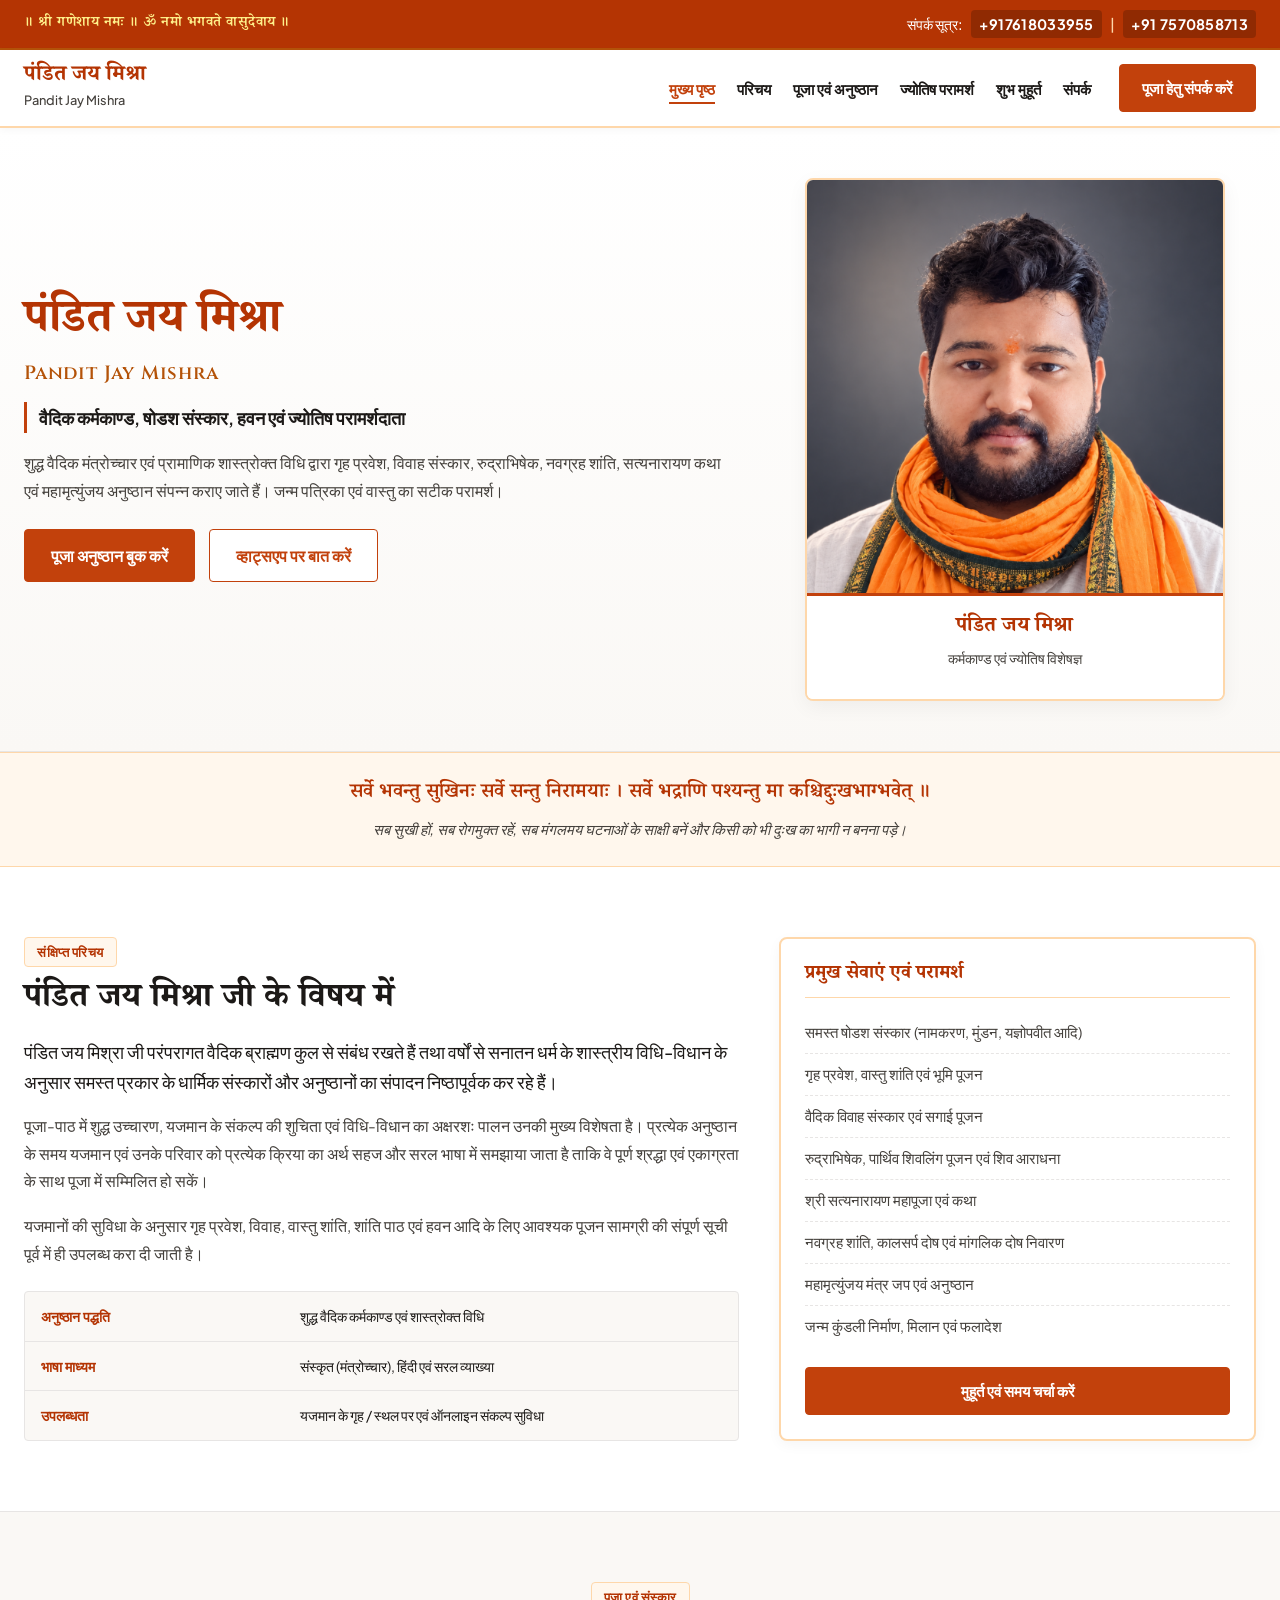
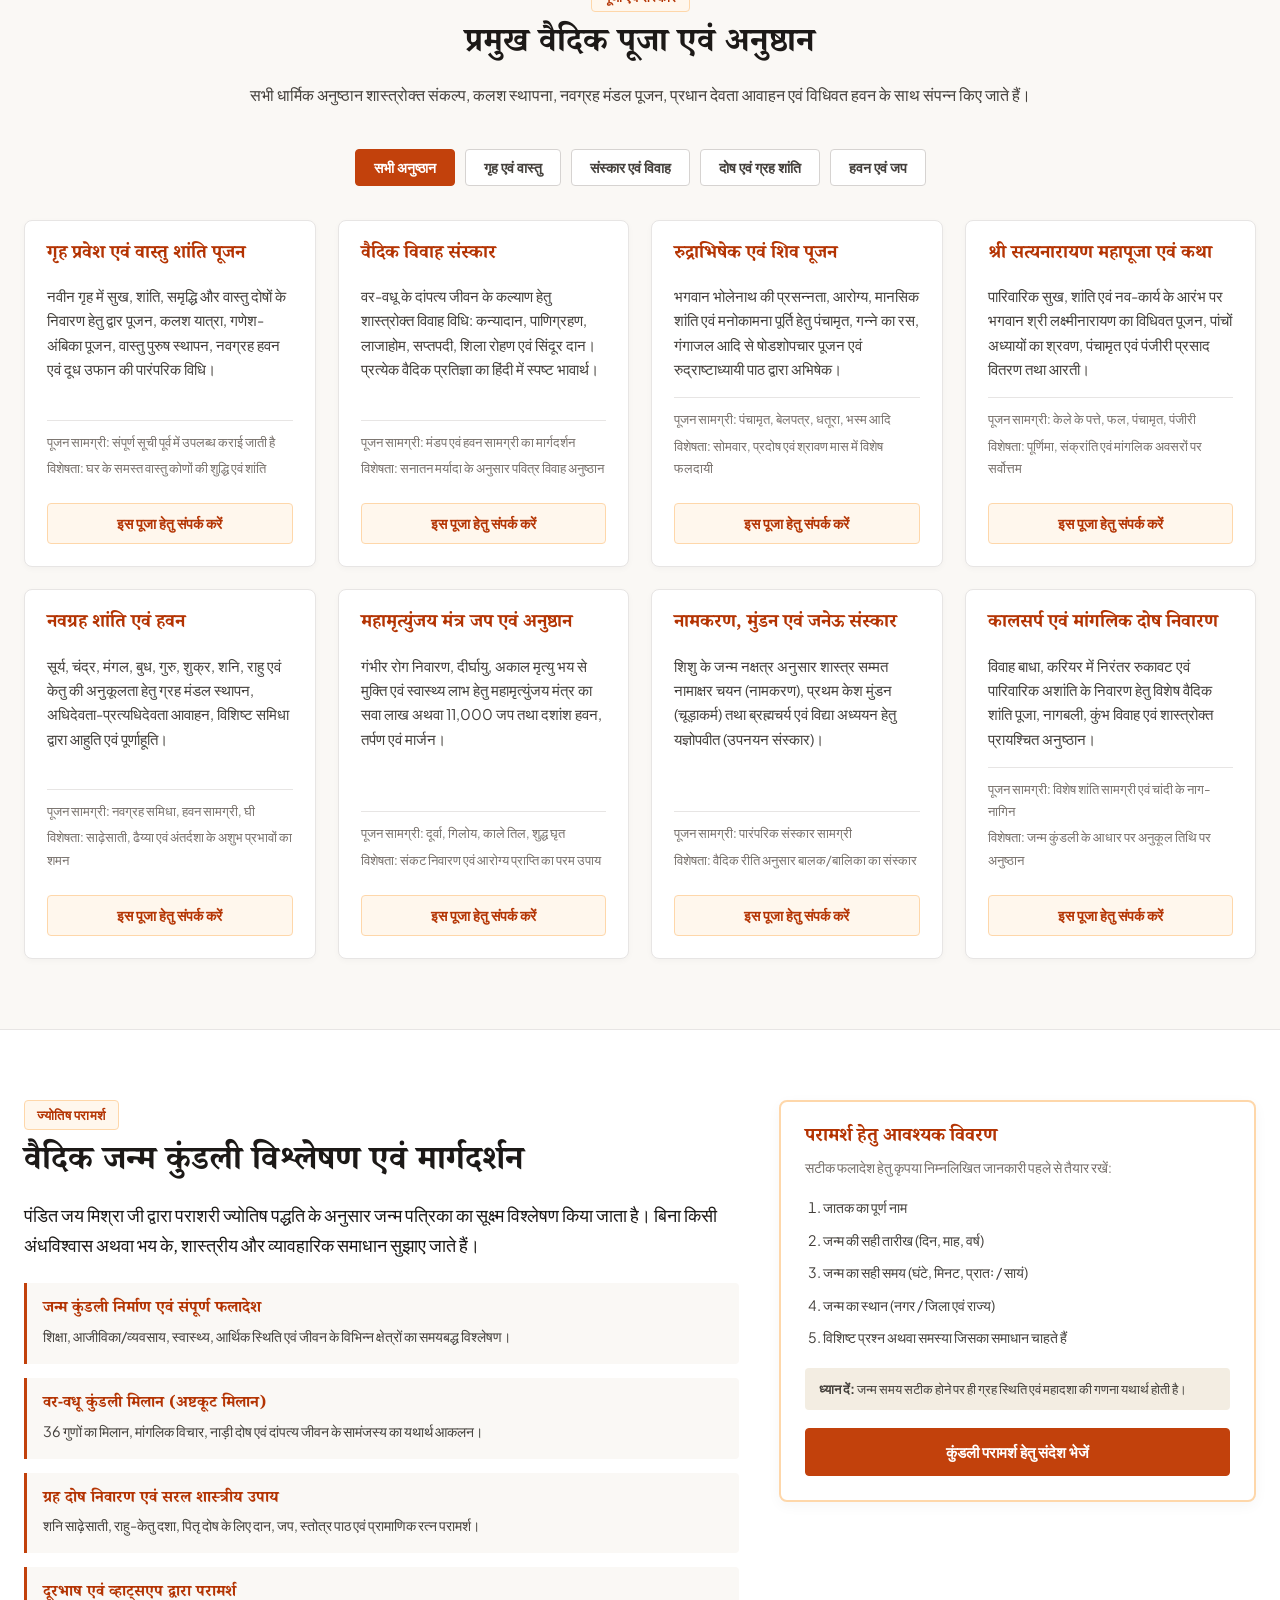
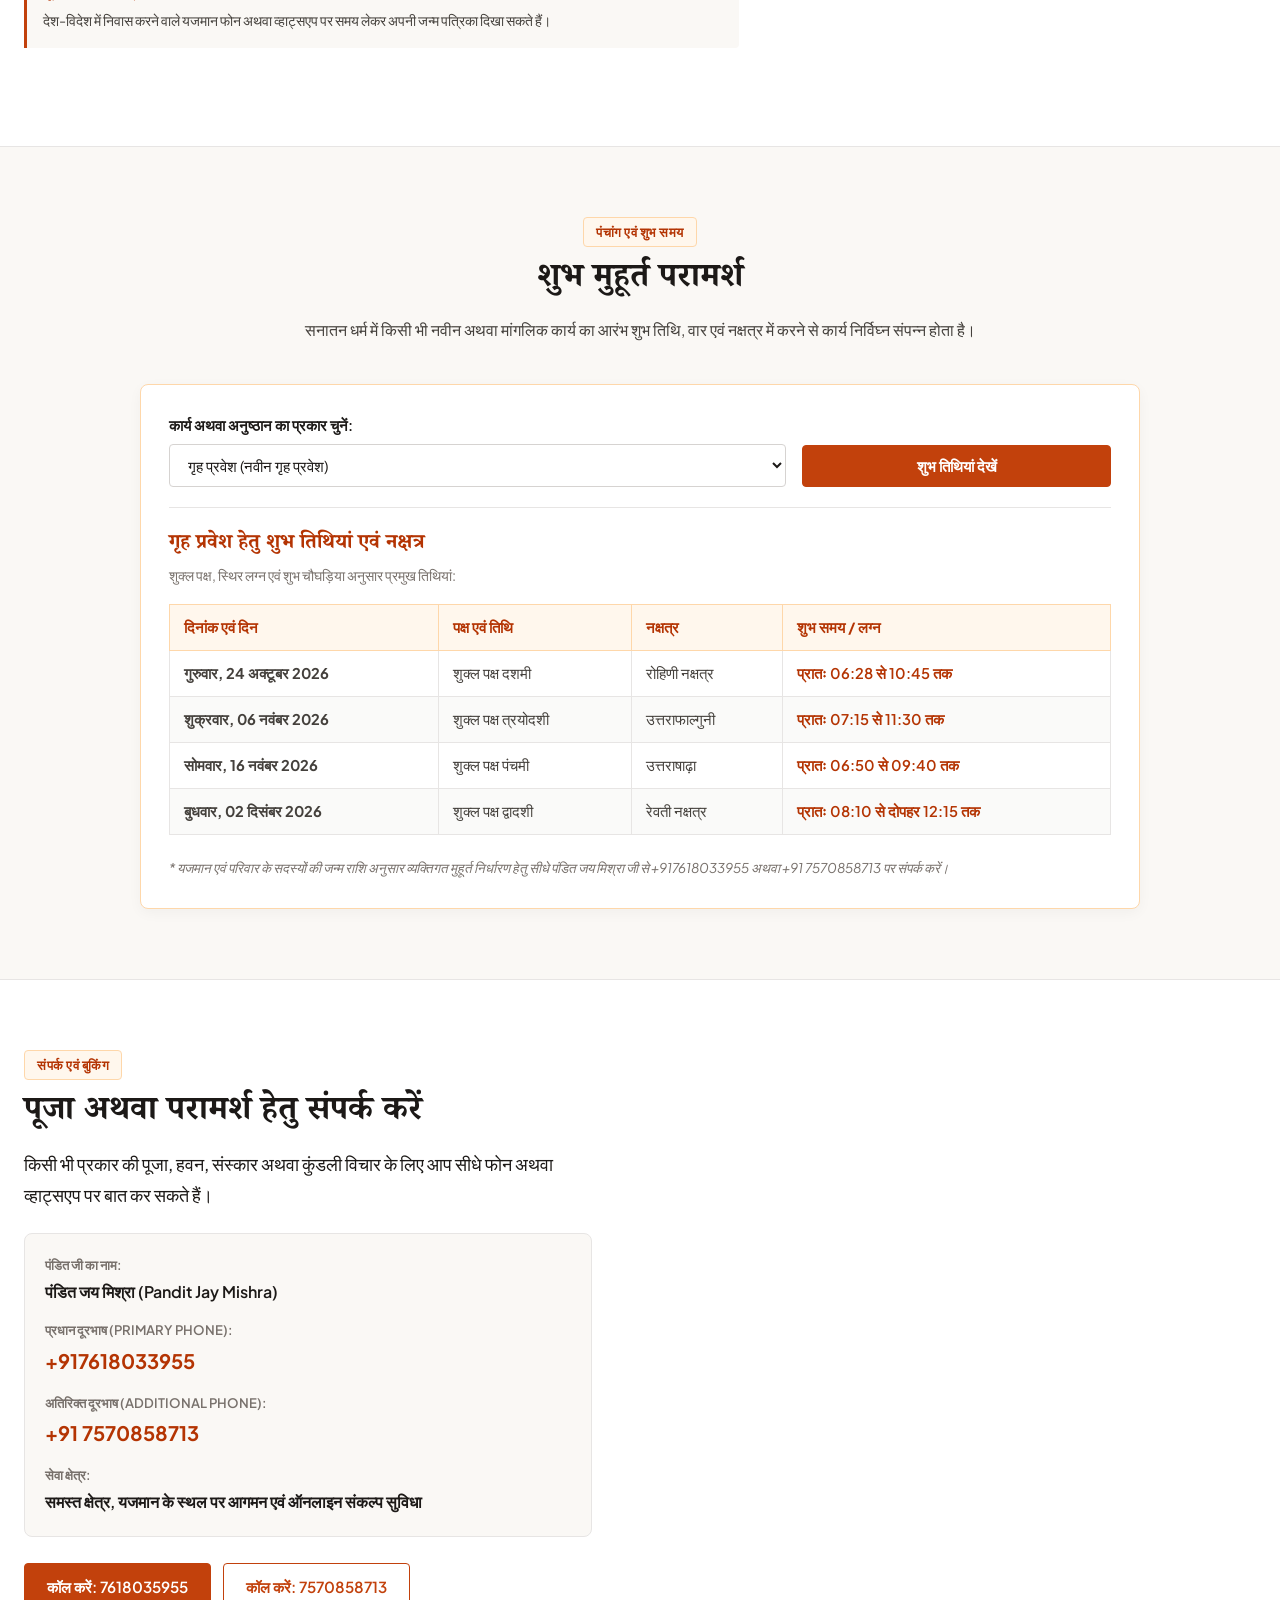
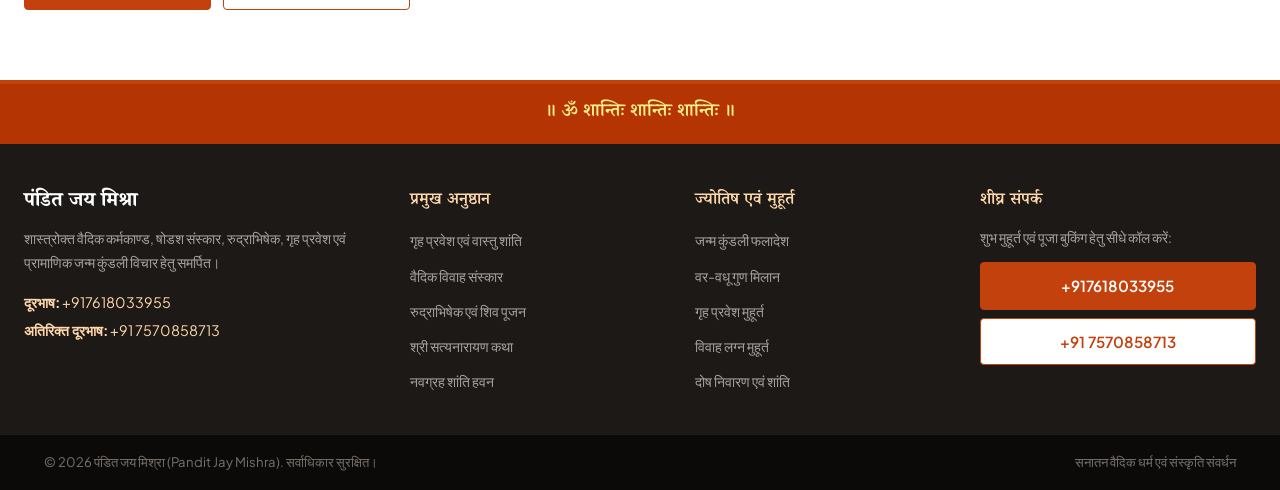
==== commit 892d6a66: "fp" ====
--- a/index.html
+++ b/index.html
@@ -12,7 +12,7 @@
   <link
     href="https://fonts.googleapis.com/css2?family=Cinzel:wght@600;700&family=Noto+Serif+Devanagari:wght@400;500;600;700&family=Plus+Jakarta+Sans:wght@400;500;600;700&display=swap"
     rel="stylesheet">
-  <link rel="stylesheet" href="style.css">
+  <link rel="stylesheet" href="style.css?v=2">
 </head>
 
 <body>
@@ -36,7 +36,7 @@
       <div class="brand-block">
         <a href="#home" class="brand-link">
           <span class="brand-title">पंडित जय मिश्रा</span>
-          <span class="brand-subtitle">Pandit Jay Mishra • वैदिक पुरोहित एवं ज्योतिषाचार्य</span>
+          <span class="brand-subtitle">Pandit Jay Mishra</span>
         </a>
       </div>
 
@@ -62,8 +62,7 @@
   <section id="home" class="hero-section">
     <div class="hero-container">
       <div class="hero-text-column">
-        <div class="tradition-line">सनातन वैदिक परंपरा एवं शास्त्रीय पद्धति</div>
-        <h1 class="hero-title">
+       <h1 class="hero-title">
           पंडित जय मिश्रा
         </h1>
         <div class="hero-english-name">Pandit Jay Mishra</div>
@@ -75,7 +74,7 @@
         </p>
 
         <!-- Direct Action Contacts -->
-        <div class="contact-callouts-box">
+        <!-- <div class="contact-callouts-box">
           <div class="callout-entry">
             <span class="callout-title">मुख्य दूरभाष (Primary Phone / WhatsApp):</span>
             <a href="tel:+917618033955" class="phone-display">+917618033955</a>
@@ -84,11 +83,11 @@
             <span class="callout-title">अतिरिक्त संपर्क (Additional Phone):</span>
             <a href="tel:+917570858713" class="phone-display">+91 7570858713</a>
           </div>
-        </div>
+        </div> -->
 
         <div class="hero-cta-buttons">
           <a href="#contact" class="btn btn-bhagwa btn-lg">पूजा अनुष्ठान बुक करें</a>
-          <a href="https://wa.me/917618035955?text=नमस्ते%20पंडित%20जी,%20मुझे%20पूजा%20अनुष्ठान%20हेतु%20जानकारी%20चाहिए।"
+          <a href="https://wa.me/917618033955?text=नमस्ते%20पंडित%20जी,%20मुझे%20पूजा%20अनुष्ठान%20हेतु%20जानकारी%20चाहिए।"
             target="_blank" class="btn btn-outline btn-lg">व्हाट्सएप पर बात करें</a>
         </div>
       </div>
@@ -101,10 +100,7 @@
           <div class="photo-caption-box">
             <h3 class="caption-name">पंडित जय मिश्रा</h3>
             <p class="caption-title">कर्मकाण्ड एवं ज्योतिष विशेषज्ञ</p>
-            <div class="caption-phones">
-              <span>फोन: +917618033955</span>
-              <span>अन्य: +91 7570858713</span>
-            </div>
+            
           </div>
         </div>
       </div>
@@ -157,10 +153,7 @@
               <div class="quality-label">उपलब्धता</div>
               <div class="quality-value">यजमान के गृह / स्थल पर एवं ऑनलाइन संकल्प सुविधा</div>
             </div>
-            <div class="quality-row">
-              <div class="quality-label">संपर्क फोन नंबर</div>
-              <div class="quality-value">+917618033955 / +91 7570858713</div>
-            </div>
+           
           </div>
         </div>
 
@@ -398,13 +391,13 @@
             </div>
           </div>
 
-          <div class="jyotish-cta-box">
+          <!-- <div class="jyotish-cta-box">
             <span>कुंडली विचार एवं परामर्श हेतु संपर्क करें:</span>
             <div class="cta-contact-numbers">
               <a href="tel:+917618033955" class="phone-link-btn">+917618033955</a>
               <a href="tel:+917570858713" class="phone-link-btn">+91 7570858713</a>
             </div>
-          </div>
+          </div> -->
         </div>
 
         <div class="jyotish-card-side">
@@ -518,11 +511,11 @@
               <a href="tel:+917570858713" class="phone-highlight">+91 7570858713</a>
             </div>
 
-            <div class="contact-row">
+            <!-- <div class="contact-row">
               <span class="detail-label">व्हाट्सएप संपर्क:</span>
-              <a href="https://wa.me/917618035955" target="_blank" class="detail-link">+917618033955 (सीधे संदेश
+              <a href="https://wa.me/917618033955" target="_blank" class="detail-link">+917618033955 (सीधे संदेश
                 भेजें)</a>
-            </div>
+            </div> -->
 
             <div class="contact-row">
               <span class="detail-label">सेवा क्षेत्र:</span>
@@ -535,7 +528,7 @@
             <a href="tel:+917570858713" class="btn btn-outline">कॉल करें: 7570858713</a>
           </div>
         </div>
-
+<!-- 
         <div class="contact-form-col">
           <div class="form-container-card">
             <h3 class="form-card-title">पूजा / परामर्श निवेदन प्रपत्र</h3>
@@ -597,7 +590,7 @@
               <p>पंडित जय मिश्रा जी अथवा उनकी सेवा टोली द्वारा शीघ्र ही आपसे संपर्क किया जाएगा।</p>
             </div>
           </div>
-        </div>
+        </div> -->
       </div>
     </div>
   </section>
--- a/style.css
+++ b/style.css
@@ -444,6 +444,7 @@
   width: 100%;
   height: 100%;
   object-fit: cover;
+  object-position: top center;
 }
 
 .photo-caption-box {
@@ -1167,7 +1168,26 @@
 
 /* Large Tablets & Small Laptops (max-width: 1024px) */
 @media (max-width: 1024px) {
-  .hero-container,
+  .hero-container {
+    display: flex;
+    flex-direction: column;
+    gap: 32px;
+    align-items: center;
+  }
+
+  .hero-photo-column {
+    order: -1;
+    width: 100%;
+    display: flex;
+    justify-content: center;
+  }
+
+  .hero-text-column {
+    order: 2;
+    width: 100%;
+    text-align: center;
+  }
+
   .about-layout,
   .jyotish-wrapper,
   .contact-grid {
@@ -1185,7 +1205,7 @@
   }
 }
 
-/* Tablets & Mobile (max-width: 768px) */
+/* Tablets & Mobile Devices (max-width: 768px) */
 @media (max-width: 768px) {
   .top-header-bar {
     flex-direction: column;
@@ -1194,8 +1214,13 @@
     padding: 8px 16px;
   }
 
+  .top-mantra {
+    font-size: 0.85rem;
+  }
+
   .top-phones {
     justify-content: center;
+    font-size: 0.85rem;
   }
 
   .site-navigation {
@@ -1244,40 +1269,125 @@
     width: 100%;
   }
 
+  /* Hero Section: Photo ON TOP in phone */
   .hero-section {
-    padding: 36px 0;
+    padding: 30px 0 40px;
+  }
+
+  .hero-container {
+    display: flex;
+    flex-direction: column;
+    gap: 28px;
+    align-items: center;
+  }
+
+  .hero-photo-column {
+    order: -1; /* Puts Pandit Jay Mishra photo at the very top on phone */
+    width: 100%;
+    display: flex;
+    justify-content: center;
+  }
+
+  .priest-photo-card {
+    width: 100%;
+    max-width: 320px;
+    margin: 0 auto;
+    border: 2px solid var(--bhagwa-border);
+    box-shadow: 0 10px 26px rgba(194, 65, 12, 0.15);
+  }
+
+  .photo-caption-box {
+    padding: 14px 16px;
+  }
+
+  .hero-text-column {
+    order: 2;
+    width: 100%;
+    text-align: center;
+  }
+
+  .tradition-line {
+    text-align: center;
+    font-size: 0.85rem;
   }
 
   .hero-title {
     font-size: 2.2rem;
+    text-align: center;
+  }
+
+  .hero-english-name {
+    text-align: center;
+    font-size: 1.1rem;
+    margin-bottom: 14px;
   }
 
   .hero-role {
     font-size: 1.05rem;
+    border-left: none;
+    padding-left: 0;
+    text-align: center;
+    border-bottom: 2px solid var(--bhagwa-light);
+    padding-bottom: 10px;
+    display: inline-block;
+  }
+
+  .hero-description {
+    text-align: center;
+    max-width: 600px;
+    margin-left: auto;
+    margin-right: auto;
+  }
+
+  .contact-callouts-box {
+    text-align: center;
   }
 
   .callout-entry {
     flex-direction: column;
-    align-items: flex-start;
+    align-items: center;
+    text-align: center;
+    gap: 4px;
   }
 
   .phone-display {
     width: 100%;
     text-align: center;
+    padding: 8px 12px;
   }
 
   .hero-cta-buttons {
     flex-direction: column;
+    width: 100%;
   }
 
   .hero-cta-buttons .btn {
     width: 100%;
-  }
-
+    padding: 12px 20px;
+    font-size: 1rem;
+  }
+
+  /* Shloka Ribbon */
+  .shloka-ribbon {
+    padding: 20px 16px;
+  }
+
+  .sanskrit-verse {
+    font-size: 1.1rem;
+    line-height: 1.6;
+  }
+
+  .verse-meaning {
+    font-size: 0.88rem;
+    line-height: 1.6;
+  }
+
+  /* Headings */
   .section-title {
     font-size: 1.75rem;
   }
 
+  /* About section */
   .quality-row {
     flex-direction: column;
     gap: 4px;
@@ -1288,9 +1398,28 @@
     width: 100%;
   }
 
+  /* Muhurat section */
+  .muhurat-panel {
+    padding: 18px 14px;
+  }
+
   .muhurat-selector-row,
   .form-row-2 {
     grid-template-columns: 1fr;
+  }
+
+  .muhurat-table th,
+  .muhurat-table td {
+    padding: 8px 10px;
+    font-size: 0.85rem;
+  }
+
+  /* Inputs iOS auto-zoom prevention */
+  .form-select,
+  .contact-form input,
+  .contact-form select,
+  .contact-form textarea {
+    font-size: 16px;
   }
 
   .direct-buttons-row {
@@ -1319,12 +1448,49 @@
     padding: 0 16px;
   }
 
+  .top-header-bar {
+    padding: 8px 10px;
+    gap: 6px;
+  }
+
+  .top-mantra {
+    font-size: 0.8rem;
+    line-height: 1.4;
+  }
+
+  .top-phone-link {
+    font-size: 0.8rem;
+    padding: 2px 6px;
+  }
+
+  .priest-photo-card {
+    max-width: 290px;
+  }
+
+  .caption-name {
+    font-size: 1.18rem;
+  }
+
+  .caption-title {
+    font-size: 0.82rem;
+  }
+
+  .caption-phones {
+    flex-direction: column;
+    gap: 4px;
+    font-size: 0.8rem;
+  }
+
   .hero-title {
     font-size: 1.85rem;
   }
 
+  .hero-english-name {
+    font-size: 1rem;
+  }
+
   .section-title {
-    font-size: 1.5rem;
+    font-size: 1.45rem;
   }
 
   .services-grid {
@@ -1332,14 +1498,15 @@
   }
 
   .filter-row {
-    justify-content: stretch;
+    justify-content: center;
+    gap: 6px;
   }
 
   .filter-tab {
-    flex: 1 1 40%;
+    flex: 1 1 45%;
     text-align: center;
-    font-size: 0.85rem;
-    padding: 7px 12px;
+    font-size: 0.82rem;
+    padding: 7px 10px;
   }
 
   .cta-contact-numbers {
@@ -1348,5 +1515,10 @@
 
   .phone-link-btn {
     text-align: center;
-  }
-}
+    width: 100%;
+  }
+
+  .form-container-card {
+    padding: 18px 14px;
+  }
+}
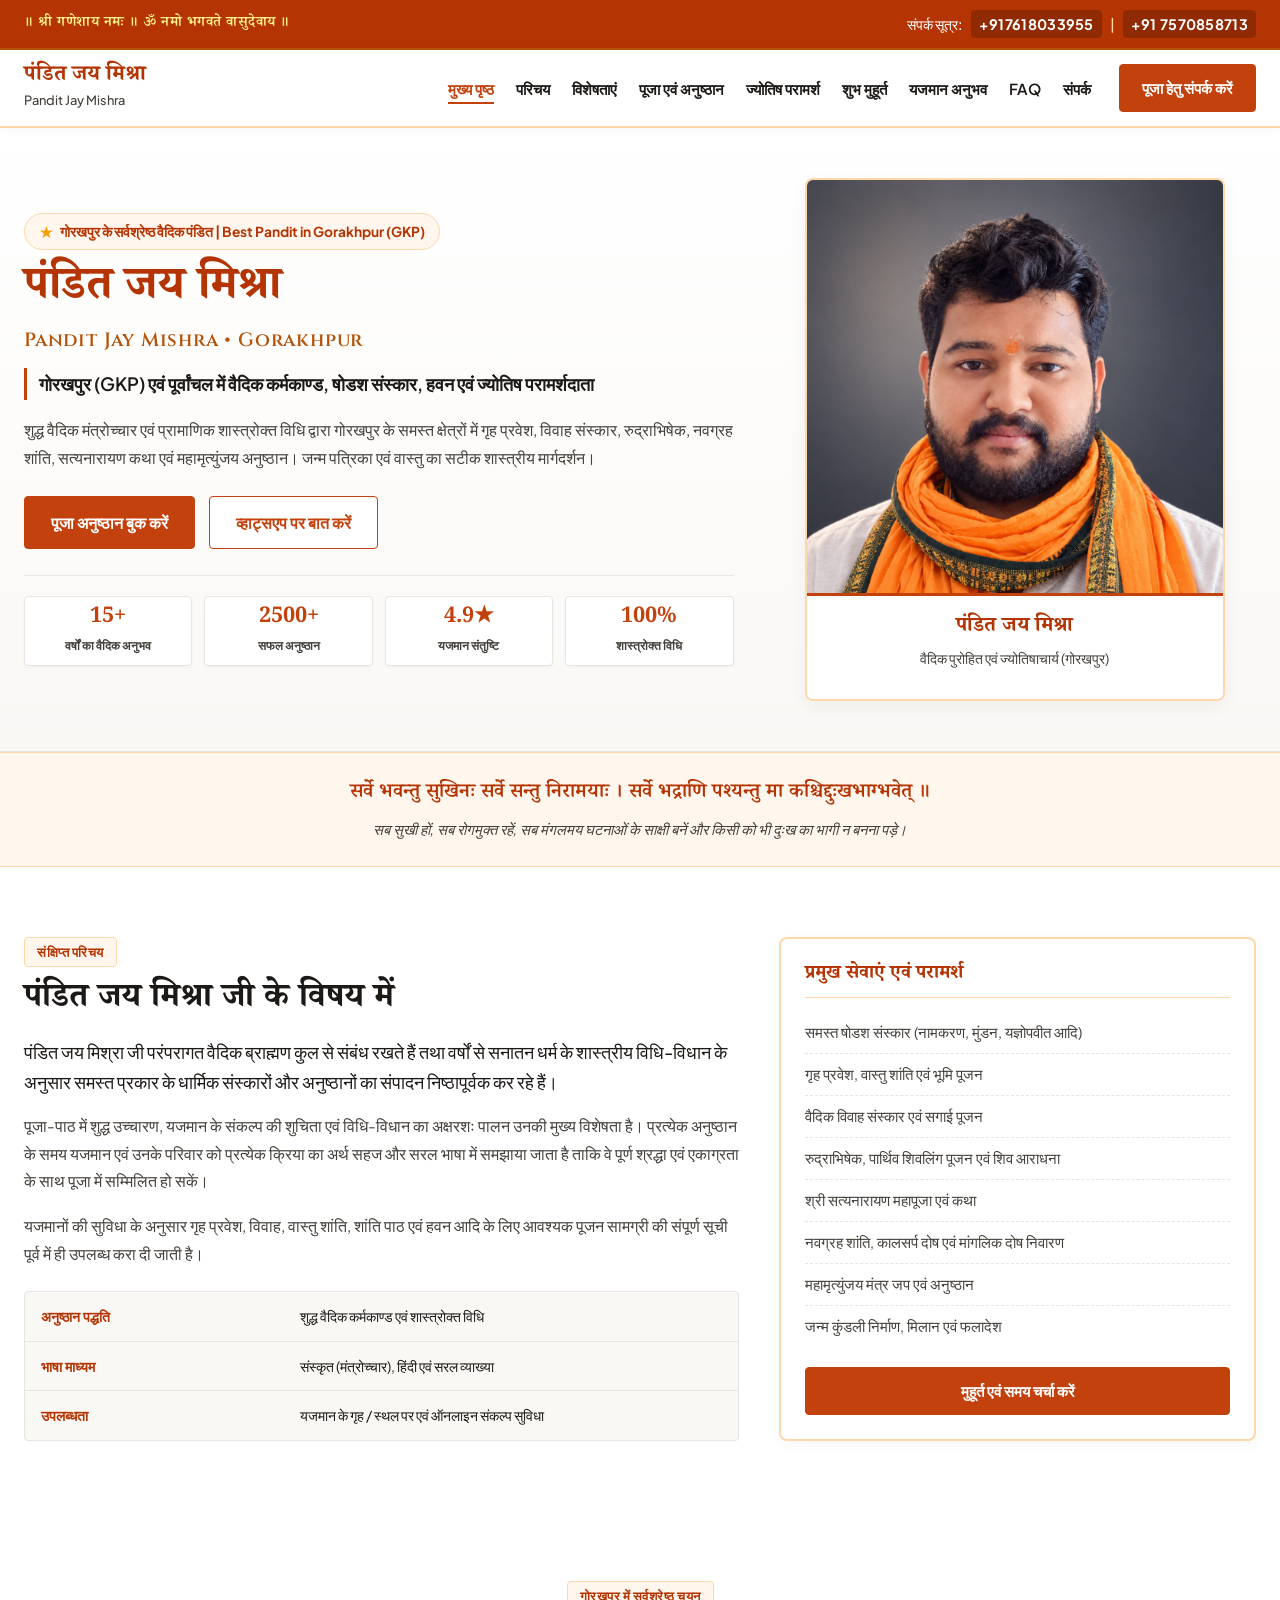
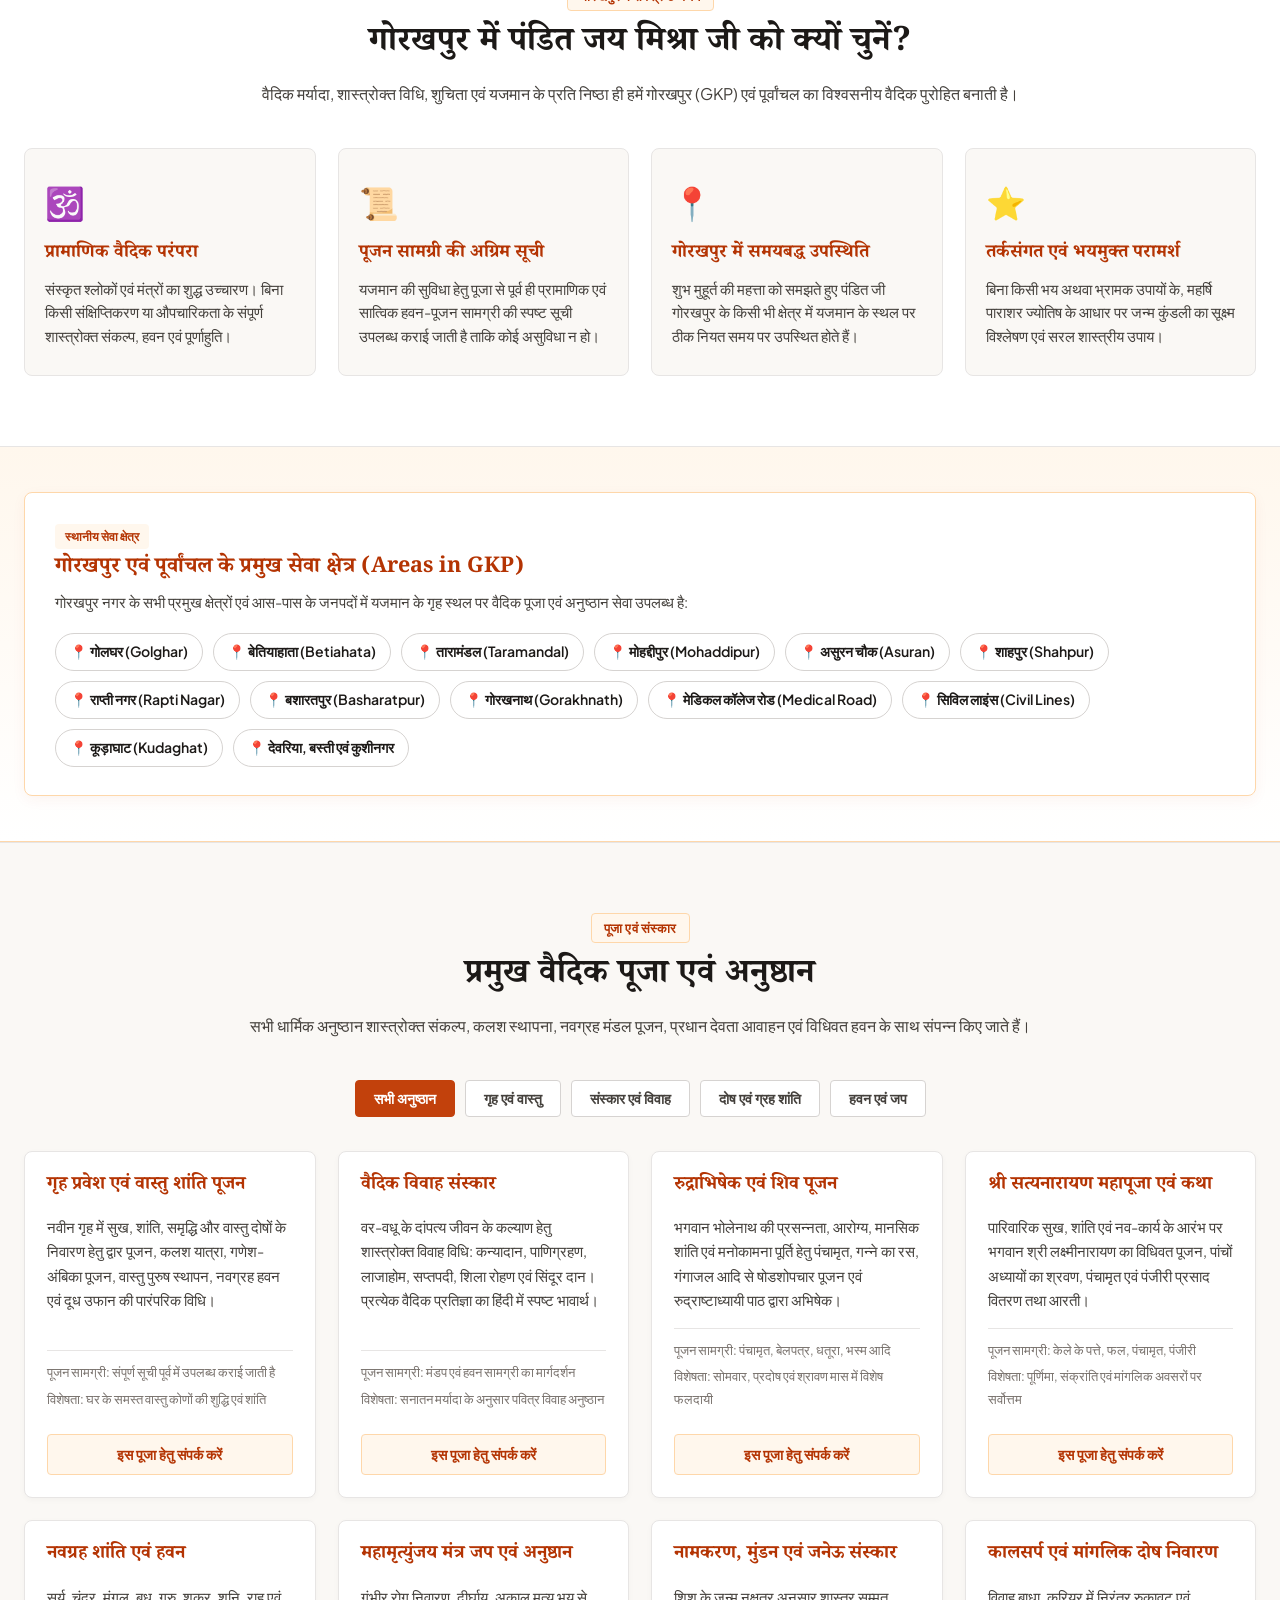
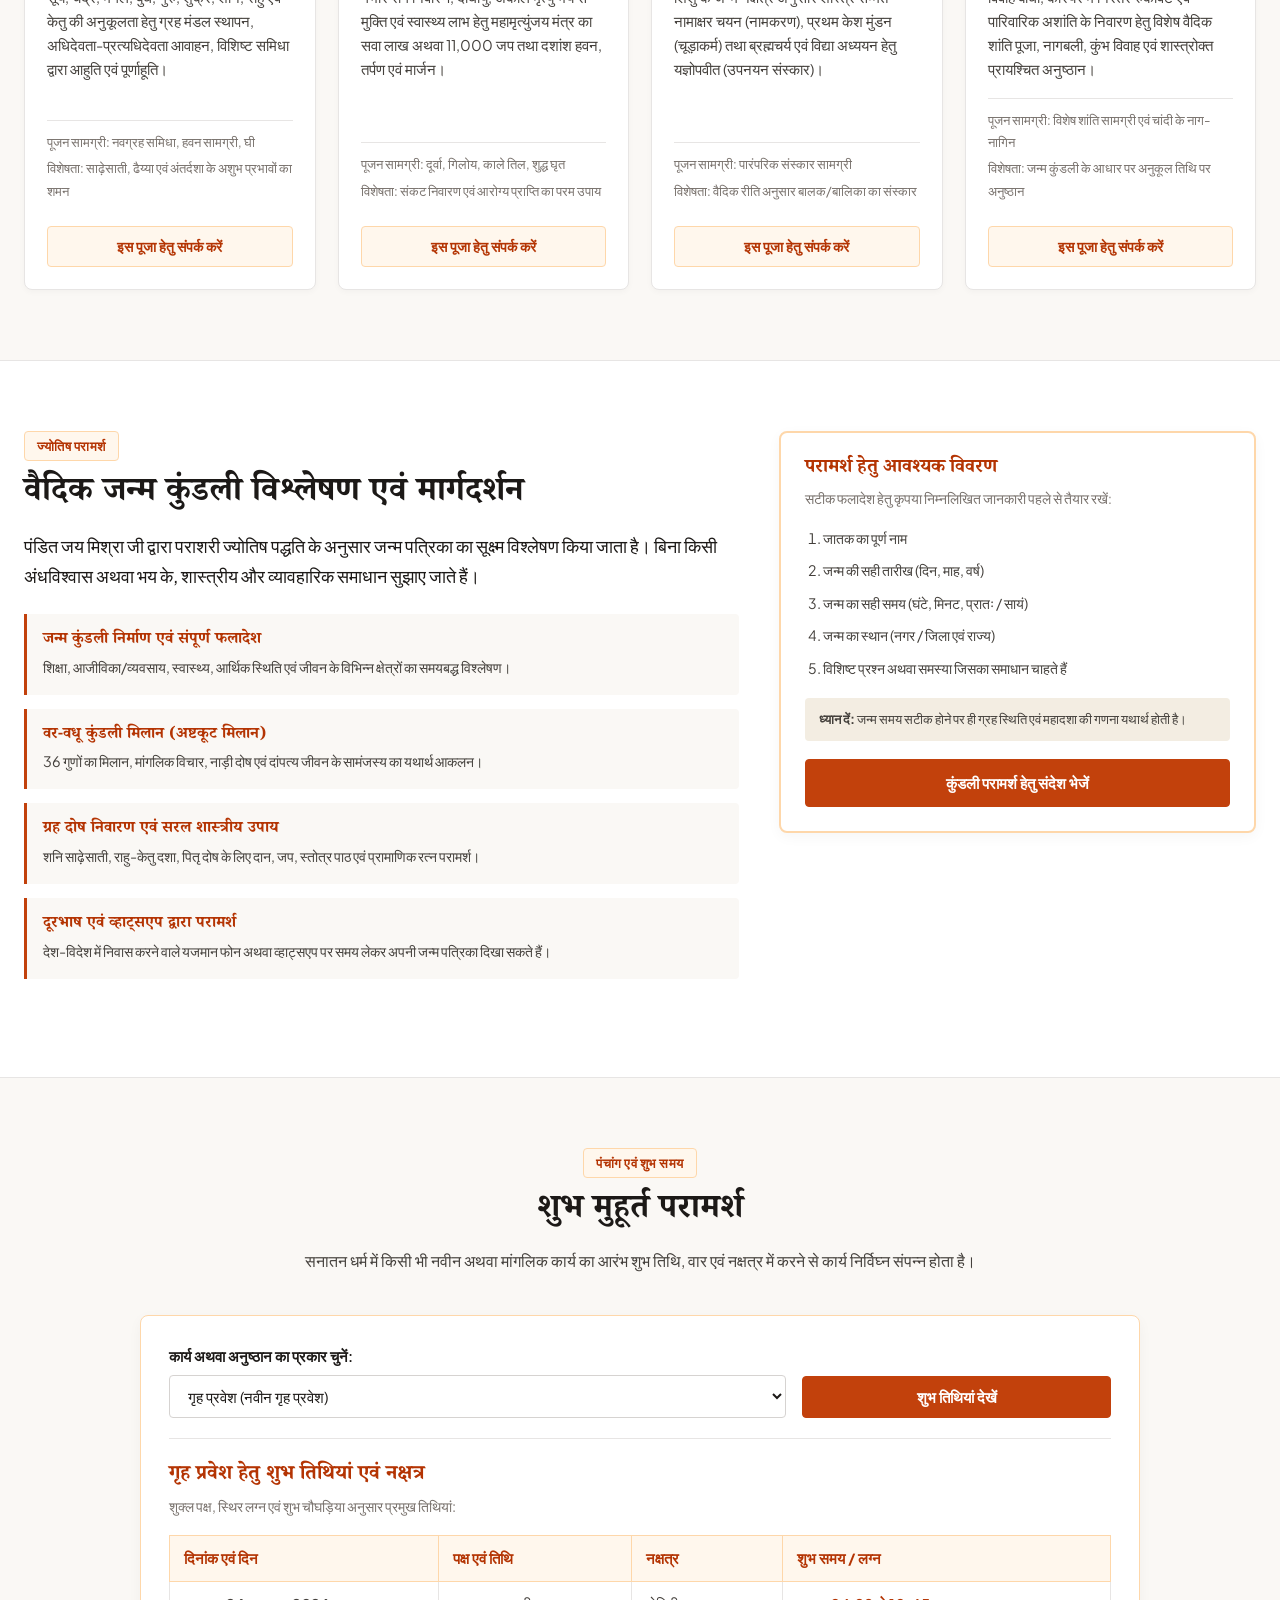
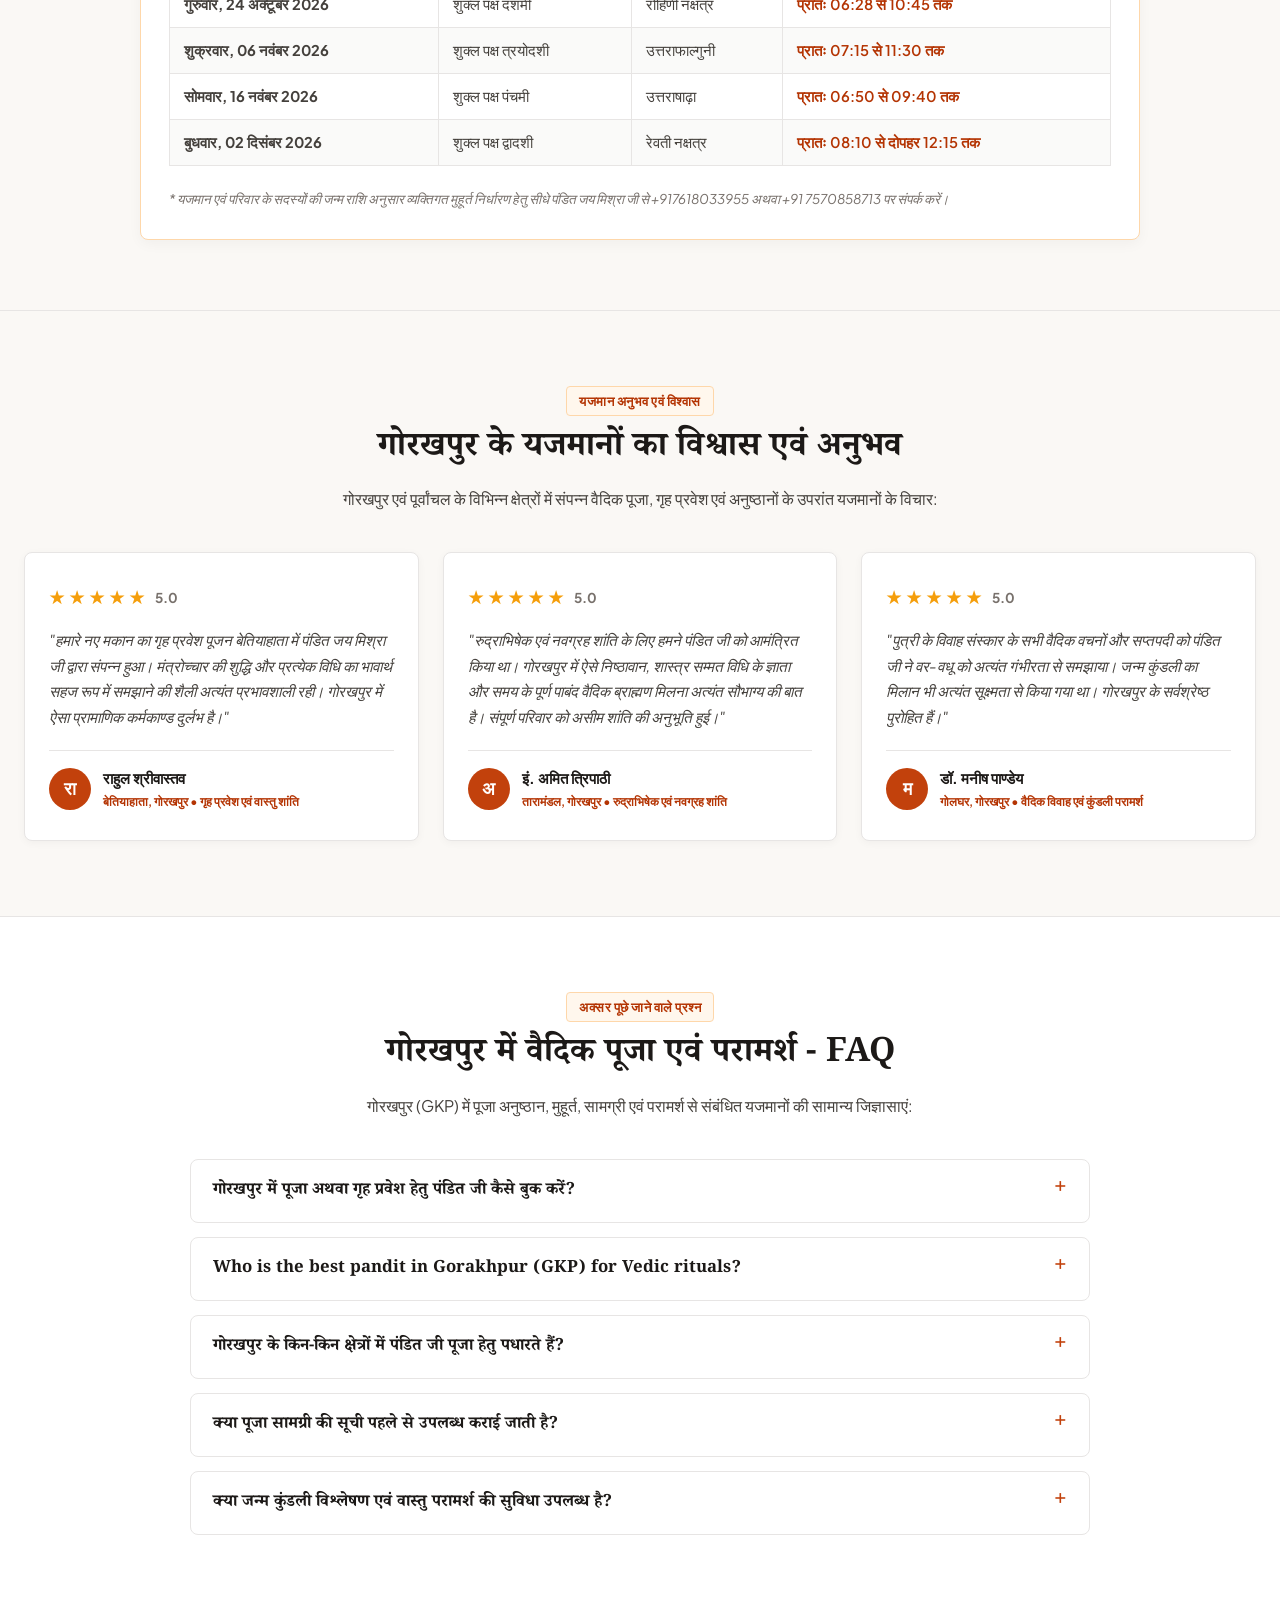
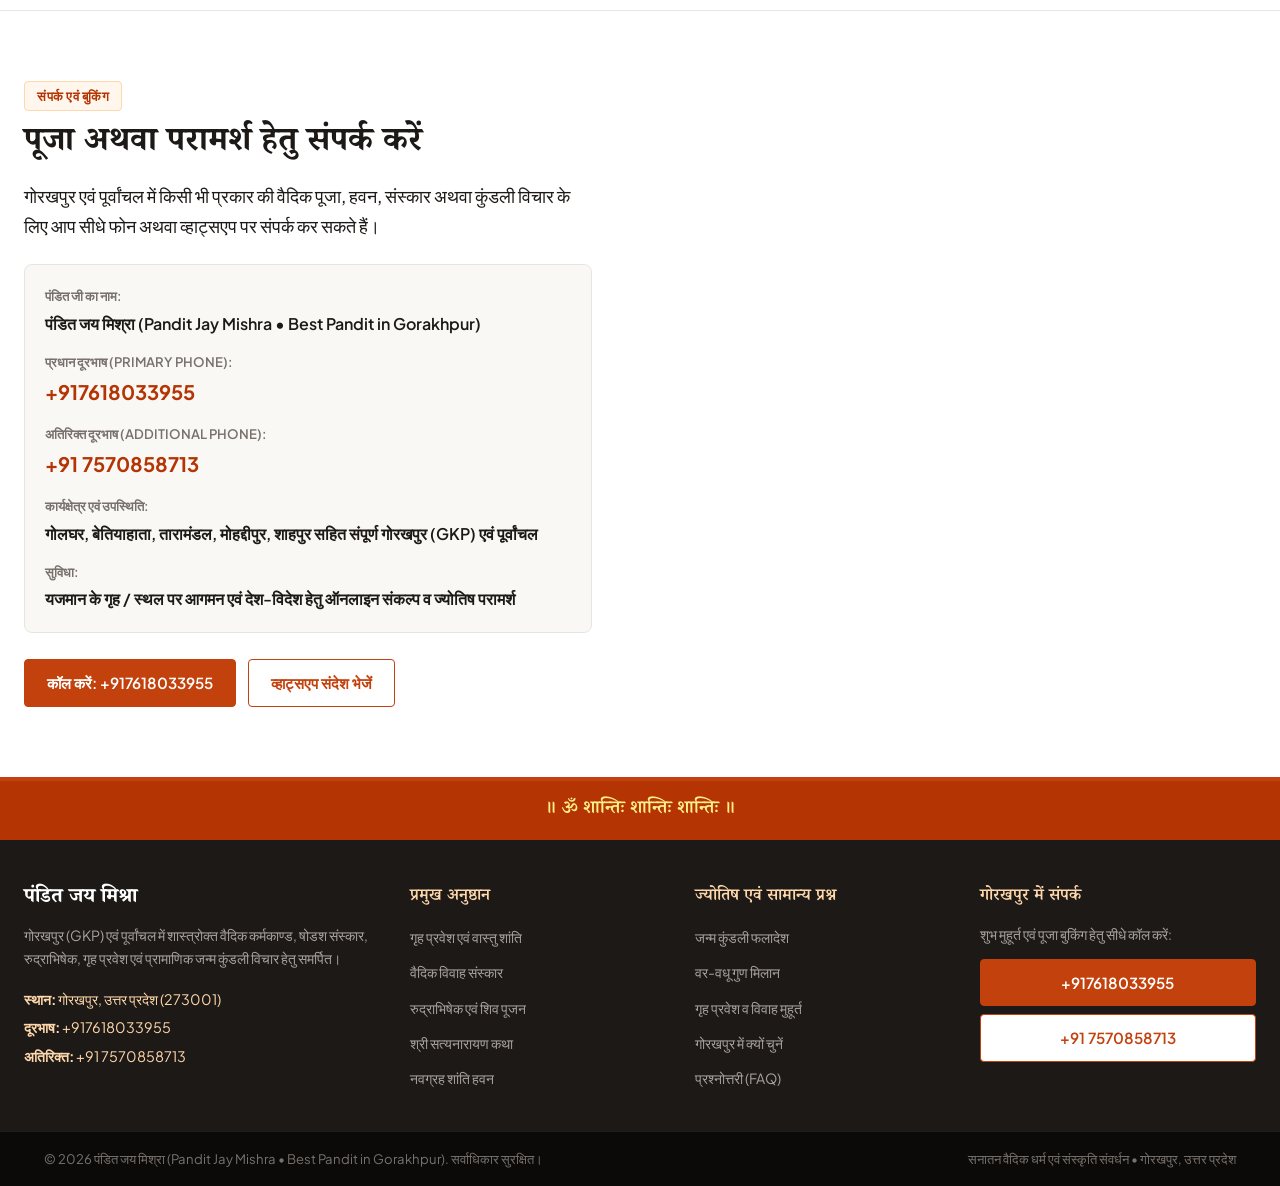
==== commit 9d342d26: "fp" ====
--- a/index.html
+++ b/index.html
@@ -4,15 +4,174 @@
 <head>
   <meta charset="UTF-8">
   <meta name="viewport" content="width=device-width, initial-scale=1.0">
-  <title>Pandit Jay Mishra | Vedic Priest & Jyotish Paramarshdata</title>
+  <title>पंडित जय मिश्रा | Best Pandit in Gorakhpur (GKP) | वैदिक पूजा एवं ज्योतिष परामर्श</title>
   <meta name="description"
-    content="पंडित जय मिश्रा - वैदिक कर्मकाण्ड, गृह प्रवेश, विवाह संस्कार, रुद्राभिषेक, नवग्रह शांति एवं ज्योतिष परामर्श। संपर्क: +917618033955, +91 7570858713">
+    content="गोरखपुर के सर्वश्रेष्ठ वैदिक पुरोहित पंडित जय मिश्रा (Best Pandit in Gorakhpur, GKP)। प्रामाणिक वैदिक कर्मकाण्ड, गृह प्रवेश, विवाह संस्कार, रुद्राभिषेक, नवग्रह शांति एवं सटीक ज्योतिष परामर्श। संपर्क: +917618033955">
+  <meta name="keywords"
+    content="best pandit in gorakhpur, best pandit in gkp, gorakhpur pandit ji, pandit ji in gorakhpur, best astrologer in gorakhpur, best jyotish in gorakhpur, vedic purohit gorakhpur, griha pravesh pandit gorakhpur, vivah pandit gorakhpur, rudrabhishek gorakhpur, puja pandit in gorakhpur, गोरखपुर में पंडित जी, गोरखपुर के सर्वश्रेष्ठ पंडित">
+  <meta name="author" content="पंडित जय मिश्रा (Pandit Jay Mishra)">
+  <meta name="robots" content="index, follow, max-snippet:-1, max-image-preview:large, max-video-preview:-1">
+  
+  <!-- Canonical URL -->
+  <link rel="canonical" href="https://panditjaymishra.com/">
+
+  <!-- Local SEO & Geo Meta Tags for Gorakhpur (GKP) -->
+  <meta name="geo.region" content="IN-UP">
+  <meta name="geo.placename" content="Gorakhpur, Uttar Pradesh">
+  <meta name="geo.position" content="26.7606;83.3732">
+  <meta name="ICBM" content="26.7606, 83.3732">
+
+  <!-- Open Graph / Facebook -->
+  <meta property="og:locale" content="hi_IN">
+  <meta property="og:type" content="website">
+  <meta property="og:title" content="पंडित जय मिश्रा | Best Pandit in Gorakhpur (GKP) | वैदिक कर्मकाण्ड">
+  <meta property="og:description"
+    content="गोरखपुर के प्रसिद्ध एवं प्रामाणिक वैदिक पुरोहित व ज्योतिषाचार्य। गृह प्रवेश, विवाह, रुद्राभिषेक, नवग्रह शांति एवं कुंडली विचार।">
+  <meta property="og:url" content="https://panditjaymishra.com/">
+  <meta property="og:site_name" content="Pandit Jay Mishra - Best Pandit in Gorakhpur">
+  <meta property="og:image" content="me.png">
+
+  <!-- Twitter Card -->
+  <meta name="twitter:card" content="summary_large_image">
+  <meta name="twitter:title" content="पंडित जय मिश्रा | Best Pandit in Gorakhpur (GKP)">
+  <meta name="twitter:description"
+    content="गोरखपुर के सर्वश्रेष्ठ वैदिक पुरोहित। शुद्ध वैदिक विधि द्वारा पूजा-अनुष्ठान एवं कुंडली विचार। संपर्क: +917618033955">
+  <meta name="twitter:image" content="me.png">
+
+  <!-- Structured Data / JSON-LD Schema (LocalBusiness, Person, FAQPage) -->
+  <script type="application/ld+json">
+  {
+    "@context": "https://schema.org",
+    "@graph": [
+      {
+        "@type": "LocalBusiness",
+        "@id": "https://panditjaymishra.com/#business",
+        "name": "पंडित जय मिश्रा - Best Pandit in Gorakhpur (GKP)",
+        "alternateName": [
+          "Pandit Jay Mishra Gorakhpur",
+          "Best Pandit in Gorakhpur",
+          "Best Astrologer in Gorakhpur",
+          "Gorakhpur Vedic Purohit",
+          "पंडित जय मिश्रा गोरखपुर"
+        ],
+        "image": "me.png",
+        "description": "गोरखपुर के सर्वश्रेष्ठ वैदिक पुरोहित पंडित जय मिश्रा। शुद्ध वैदिक मंत्रोच्चार द्वारा गृह प्रवेश, विवाह संस्कार, रुद्राभिषेक, नवग्रह शांति, महामृत्युंजय जाप एवं जन्म कुंडली परामर्श।",
+        "telephone": ["+917618033955", "+917570858713"],
+        "priceRange": "₹₹",
+        "address": {
+          "@type": "PostalAddress",
+          "addressLocality": "Gorakhpur",
+          "addressRegion": "Uttar Pradesh",
+          "postalCode": "273001",
+          "addressCountry": "IN"
+        },
+        "geo": {
+          "@type": "GeoCoordinates",
+          "latitude": 26.7606,
+          "longitude": 83.3732
+        },
+        "areaServed": [
+          "Gorakhpur",
+          "GKP",
+          "Golghar",
+          "Betiahata",
+          "Taramandal",
+          "Mohaddipur",
+          "Shahpur",
+          "Rapti Nagar",
+          "Asuran Chowk",
+          "Basharatpur",
+          "Medical College Road",
+          "Gorakhnath",
+          "Purvanchal"
+        ],
+        "openingHoursSpecification": {
+          "@type": "OpeningHoursSpecification",
+          "dayOfWeek": [
+            "Monday",
+            "Tuesday",
+            "Wednesday",
+            "Thursday",
+            "Friday",
+            "Saturday",
+            "Sunday"
+          ],
+          "opens": "06:00",
+          "closes": "21:30"
+        },
+        "aggregateRating": {
+          "@type": "AggregateRating",
+          "ratingValue": "4.9",
+          "reviewCount": "142",
+          "bestRating": "5",
+          "worstRating": "1"
+        }
+      },
+      {
+        "@type": "Person",
+        "@id": "https://panditjaymishra.com/#pandit",
+        "name": "पंडित जय मिश्रा (Pandit Jay Mishra)",
+        "jobTitle": "Vedic Priest & Astrologer (वैदिक पुरोहित एवं ज्योतिषाचार्य)",
+        "description": "गोरखपुर एवं पूर्वांचल के प्रतिष्ठित वैदिक कर्मकाण्ड विशेषज्ञ एवं पराशरी ज्योतिष परामर्शदाता।",
+        "worksFor": {
+          "@id": "https://panditjaymishra.com/#business"
+        }
+      },
+      {
+        "@type": "FAQPage",
+        "mainEntity": [
+          {
+            "@type": "Question",
+            "name": "गोरखपुर में पूजा अथवा गृह प्रवेश हेतु पंडित जी कैसे बुक करें?",
+            "acceptedAnswer": {
+              "@type": "Answer",
+              "text": "आप पंडित जय मिश्रा जी से सीधे दूरभाष +917618033955 अथवा +91 7570858713 पर कॉल या व्हाट्सएप करके अपनी तिथि, स्थान एवं पूजन का प्रकार बताकर अग्रिम बुकिंग कर सकते हैं।"
+            }
+          },
+          {
+            "@type": "Question",
+            "name": "Who is the best pandit in Gorakhpur (GKP) for Vedic rituals?",
+            "acceptedAnswer": {
+              "@type": "Answer",
+              "text": "Pandit Jay Mishra is recognized as one of the best Vedic pandits in Gorakhpur (GKP), known for authentic Sanskrit chanting, strict adherence to Shastras for Griha Pravesh, Vivah Sanskar, Rudrabhishek, and astrological guidance."
+            }
+          },
+          {
+            "@type": "Question",
+            "name": "गोरखपुर के किन-किन क्षेत्रों में पंडित जी पूजा हेतु पधारते हैं?",
+            "acceptedAnswer": {
+              "@type": "Answer",
+              "text": "पंडित जय मिश्रा जी गोलघर, बेतियाहाता, तारामंडल, मोहद्दीपुर, असुरन, शाहपुर, राप्ती नगर, गोरखनाथ, मेडिकल कॉलेज रोड, बशारतपुर सहित संपूर्ण गोरखपुर नगर एवं आस-पास के क्षेत्रों में यजमान के स्थल पर विधिवत पूजा संपन्न कराते हैं।"
+            }
+          },
+          {
+            "@type": "Question",
+            "name": "क्या पूजा सामग्री की सूची पहले से उपलब्ध कराई जाती है?",
+            "acceptedAnswer": {
+              "@type": "Answer",
+              "text": "हाँ, गृह प्रवेश, विवाह, रुद्राभिषेक अथवा नवग्रह शांति आदि किसी भी अनुष्ठान के लिए संपूर्ण एवं शुद्ध पूजन सामग्री की सूची बुकिंग के समय ही यजमान को व्हाट्सएप या फोन पर उपलब्ध करा दी जाती है।"
+            }
+          },
+          {
+            "@type": "Question",
+            "name": "क्या जन्म कुंडली विश्लेषण एवं वास्तु परामर्श की सुविधा उपलब्ध है?",
+            "acceptedAnswer": {
+              "@type": "Answer",
+              "text": "हाँ, पराशरी ज्योतिष पद्धति के अनुसार जन्म कुंडली निर्माण, गुण मिलान, मांगलिक विचार एवं वास्तु दोष निवारण हेतु प्रत्यक्ष बैठक अथवा फोन/व्हाट्सएप पर यथार्थ परामर्श प्रदान किया जाता है।"
+            }
+          }
+        ]
+      }
+    ]
+  }
+  </script>
+
   <link rel="preconnect" href="https://fonts.googleapis.com">
   <link rel="preconnect" href="https://fonts.gstatic.com" crossorigin>
   <link
     href="https://fonts.googleapis.com/css2?family=Cinzel:wght@600;700&family=Noto+Serif+Devanagari:wght@400;500;600;700&family=Plus+Jakarta+Sans:wght@400;500;600;700&display=swap"
     rel="stylesheet">
-  <link rel="stylesheet" href="style.css?v=2">
+  <link rel="stylesheet" href="style.css?v=3">
 </head>
 
 <body>
@@ -48,9 +207,12 @@
         <ul class="nav-list">
           <li><a href="#home" class="nav-item active">मुख्य पृष्ठ</a></li>
           <li><a href="#about" class="nav-item">परिचय</a></li>
+          <li><a href="#why-choose" class="nav-item">विशेषताएं</a></li>
           <li><a href="#services" class="nav-item">पूजा एवं अनुष्ठान</a></li>
           <li><a href="#jyotish" class="nav-item">ज्योतिष परामर्श</a></li>
           <li><a href="#muhurat" class="nav-item">शुभ मुहूर्त</a></li>
+          <li><a href="#reviews" class="nav-item">यजमान अनुभव</a></li>
+          <li><a href="#faq" class="nav-item">FAQ</a></li>
           <li><a href="#contact" class="nav-item">संपर्क</a></li>
         </ul>
         <a href="#contact" class="btn btn-bhagwa">पूजा हेतु संपर्क करें</a>
@@ -62,45 +224,55 @@
   <section id="home" class="hero-section">
     <div class="hero-container">
       <div class="hero-text-column">
-       <h1 class="hero-title">
+        <div class="hero-trust-badge">
+          <span class="badge-star">★</span>
+          <span>गोरखपुर के सर्वश्रेष्ठ वैदिक पंडित | Best Pandit in Gorakhpur (GKP)</span>
+        </div>
+        <h1 class="hero-title">
           पंडित जय मिश्रा
         </h1>
-        <div class="hero-english-name">Pandit Jay Mishra</div>
-        <p class="hero-role">वैदिक कर्मकाण्ड, षोडश संस्कार, हवन एवं ज्योतिष परामर्शदाता</p>
+        <div class="hero-english-name">Pandit Jay Mishra • Gorakhpur</div>
+        <p class="hero-role">गोरखपुर (GKP) एवं पूर्वांचल में वैदिक कर्मकाण्ड, षोडश संस्कार, हवन एवं ज्योतिष परामर्शदाता</p>
 
         <p class="hero-description">
-          शुद्ध वैदिक मंत्रोच्चार एवं प्रामाणिक शास्त्रोक्त विधि द्वारा गृह प्रवेश, विवाह संस्कार, रुद्राभिषेक, नवग्रह
-          शांति, सत्यनारायण कथा एवं महामृत्युंजय अनुष्ठान संपन्न कराए जाते हैं। जन्म पत्रिका एवं वास्तु का सटीक परामर्श।
+          शुद्ध वैदिक मंत्रोच्चार एवं प्रामाणिक शास्त्रोक्त विधि द्वारा गोरखपुर के समस्त क्षेत्रों में गृह प्रवेश, विवाह संस्कार, रुद्राभिषेक, नवग्रह
+          शांति, सत्यनारायण कथा एवं महामृत्युंजय अनुष्ठान। जन्म पत्रिका एवं वास्तु का सटीक शास्त्रीय मार्गदर्शन।
         </p>
-
-        <!-- Direct Action Contacts -->
-        <!-- <div class="contact-callouts-box">
-          <div class="callout-entry">
-            <span class="callout-title">मुख्य दूरभाष (Primary Phone / WhatsApp):</span>
-            <a href="tel:+917618033955" class="phone-display">+917618033955</a>
-          </div>
-          <div class="callout-entry">
-            <span class="callout-title">अतिरिक्त संपर्क (Additional Phone):</span>
-            <a href="tel:+917570858713" class="phone-display">+91 7570858713</a>
-          </div>
-        </div> -->
 
         <div class="hero-cta-buttons">
           <a href="#contact" class="btn btn-bhagwa btn-lg">पूजा अनुष्ठान बुक करें</a>
-          <a href="https://wa.me/917618033955?text=नमस्ते%20पंडित%20जी,%20मुझे%20पूजा%20अनुष्ठान%20हेतु%20जानकारी%20चाहिए।"
+          <a href="https://wa.me/917618033955?text=नमस्ते%20पंडित%20जी,%20मुझे%20गोरखपुर%20में%20पूजा%20अनुष्ठान%20हेतु%20जानकारी%20चाहिए।"
             target="_blank" class="btn btn-outline btn-lg">व्हाट्सएप पर बात करें</a>
+        </div>
+
+        <div class="hero-highlights">
+          <div class="highlight-item">
+            <span class="highlight-num">15+</span>
+            <span class="highlight-text">वर्षों का वैदिक अनुभव</span>
+          </div>
+          <div class="highlight-item">
+            <span class="highlight-num">2500+</span>
+            <span class="highlight-text">सफल अनुष्ठान</span>
+          </div>
+          <div class="highlight-item">
+            <span class="highlight-num">4.9★</span>
+            <span class="highlight-text">यजमान संतुष्टि</span>
+          </div>
+          <div class="highlight-item">
+            <span class="highlight-num">100%</span>
+            <span class="highlight-text">शास्त्रोक्त विधि</span>
+          </div>
         </div>
       </div>
 
       <div class="hero-photo-column">
         <div class="priest-photo-card">
           <div class="photo-frame">
-            <img src="me.png" alt="पंडित जय मिश्रा - वैदिक पुरोहित" class="pandit-portrait">
+            <img src="me.png" alt="पंडित जय मिश्रा - Best Pandit in Gorakhpur (GKP) - वैदिक पुरोहित" class="pandit-portrait">
           </div>
           <div class="photo-caption-box">
             <h3 class="caption-name">पंडित जय मिश्रा</h3>
-            <p class="caption-title">कर्मकाण्ड एवं ज्योतिष विशेषज्ञ</p>
-            
+            <p class="caption-title">वैदिक पुरोहित एवं ज्योतिषाचार्य (गोरखपुर)</p>
           </div>
         </div>
       </div>
@@ -179,6 +351,81 @@
     </div>
   </section>
 
+  <!-- Why Choose Section - Best Pandit in Gorakhpur (Full 100vw Desktop Component) -->
+  <section id="why-choose" class="why-choose-section">
+    <div class="content-container">
+      <div class="section-center-head">
+        <div class="section-badge">गोरखपुर में सर्वश्रेष्ठ चयन</div>
+        <h2 class="section-title">गोरखपुर में पंडित जय मिश्रा जी को क्यों चुनें?</h2>
+        <p class="section-description">
+          वैदिक मर्यादा, शास्त्रोक्त विधि, शुचिता एवं यजमान के प्रति निष्ठा ही हमें गोरखपुर (GKP) एवं पूर्वांचल का विश्वसनीय वैदिक पुरोहित बनाती है।
+        </p>
+      </div>
+
+      <div class="why-grid">
+        <div class="why-card">
+          <div class="why-icon-box">🕉️</div>
+          <h3 class="why-card-title">प्रामाणिक वैदिक परंपरा</h3>
+          <p class="why-card-desc">
+            संस्कृत श्लोकों एवं मंत्रों का शुद्ध उच्चारण। बिना किसी संक्षिप्तिकरण या औपचारिकता के संपूर्ण शास्त्रोक्त संकल्प, हवन एवं पूर्णाहुति।
+          </p>
+        </div>
+
+        <div class="why-card">
+          <div class="why-icon-box">📜</div>
+          <h3 class="why-card-title">पूजन सामग्री की अग्रिम सूची</h3>
+          <p class="why-card-desc">
+            यजमान की सुविधा हेतु पूजा से पूर्व ही प्रामाणिक एवं सात्विक हवन-पूजन सामग्री की स्पष्ट सूची उपलब्ध कराई जाती है ताकि कोई असुविधा न हो।
+          </p>
+        </div>
+
+        <div class="why-card">
+          <div class="why-icon-box">📍</div>
+          <h3 class="why-card-title">गोरखपुर में समयबद्ध उपस्थिति</h3>
+          <p class="why-card-desc">
+            शुभ मुहूर्त की महत्ता को समझते हुए पंडित जी गोरखपुर के किसी भी क्षेत्र में यजमान के स्थल पर ठीक नियत समय पर उपस्थित होते हैं।
+          </p>
+        </div>
+
+        <div class="why-card">
+          <div class="why-icon-box">⭐</div>
+          <h3 class="why-card-title">तर्कसंगत एवं भयमुक्त परामर्श</h3>
+          <p class="why-card-desc">
+            बिना किसी भय अथवा भ्रामक उपायों के, महर्षि पाराशर ज्योतिष के आधार पर जन्म कुंडली का सूक्ष्म विश्लेषण एवं सरल शास्त्रीय उपाय।
+          </p>
+        </div>
+      </div>
+    </div>
+  </section>
+
+  <!-- Service Areas in Gorakhpur (Full 100vw Desktop Component) -->
+  <section class="areas-section">
+    <div class="content-container">
+      <div class="areas-wrapper">
+        <div class="areas-header">
+          <div class="areas-badge">स्थानीय सेवा क्षेत्र</div>
+          <h3 class="areas-title">गोरखपुर एवं पूर्वांचल के प्रमुख सेवा क्षेत्र (Areas in GKP)</h3>
+          <p class="areas-subtitle">गोरखपुर नगर के सभी प्रमुख क्षेत्रों एवं आस-पास के जनपदों में यजमान के गृह स्थल पर वैदिक पूजा एवं अनुष्ठान सेवा उपलब्ध है:</p>
+        </div>
+        <div class="areas-chips-grid">
+          <span class="area-chip">📍 गोलघर (Golghar)</span>
+          <span class="area-chip">📍 बेतियाहाता (Betiahata)</span>
+          <span class="area-chip">📍 तारामंडल (Taramandal)</span>
+          <span class="area-chip">📍 मोहद्दीपुर (Mohaddipur)</span>
+          <span class="area-chip">📍 असुरन चौक (Asuran)</span>
+          <span class="area-chip">📍 शाहपुर (Shahpur)</span>
+          <span class="area-chip">📍 राप्ती नगर (Rapti Nagar)</span>
+          <span class="area-chip">📍 बशारतपुर (Basharatpur)</span>
+          <span class="area-chip">📍 गोरखनाथ (Gorakhnath)</span>
+          <span class="area-chip">📍 मेडिकल कॉलेज रोड (Medical Road)</span>
+          <span class="area-chip">📍 सिविल लाइंस (Civil Lines)</span>
+          <span class="area-chip">📍 कूड़ाघाट (Kudaghat)</span>
+          <span class="area-chip">📍 देवरिया, बस्ती एवं कुशीनगर</span>
+        </div>
+      </div>
+    </div>
+  </section>
+
   <!-- Pooja & Rituals Section (Full 100vw Desktop Component) -->
   <section id="services" class="services-section">
     <div class="content-container">
@@ -484,6 +731,155 @@
     </div>
   </section>
 
+  <!-- Client Reviews / Devotee Trust in Gorakhpur (Full 100vw Desktop Component) -->
+  <section id="reviews" class="reviews-section">
+    <div class="content-container">
+      <div class="section-center-head">
+        <div class="section-badge">यजमान अनुभव एवं विश्वास</div>
+        <h2 class="section-title">गोरखपुर के यजमानों का विश्वास एवं अनुभव</h2>
+        <p class="section-description">
+          गोरखपुर एवं पूर्वांचल के विभिन्न क्षेत्रों में संपन्न वैदिक पूजा, गृह प्रवेश एवं अनुष्ठानों के उपरांत यजमानों के विचार:
+        </p>
+      </div>
+
+      <div class="reviews-grid">
+        <!-- Review 1 -->
+        <div class="review-card">
+          <div class="review-rating">
+            <span class="star">★</span><span class="star">★</span><span class="star">★</span><span class="star">★</span><span class="star">★</span>
+            <span class="rating-num">5.0</span>
+          </div>
+          <p class="review-text">
+            "हमारे नए मकान का गृह प्रवेश पूजन बेतियाहाता में पंडित जय मिश्रा जी द्वारा संपन्न हुआ। मंत्रोच्चार की शुद्धि और प्रत्येक विधि का भावार्थ सहज रूप में समझाने की शैली अत्यंत प्रभावशाली रही। गोरखपुर में ऐसा प्रामाणिक कर्मकाण्ड दुर्लभ है।"
+          </p>
+          <div class="review-author-box">
+            <div class="author-avatar">रा</div>
+            <div class="author-info">
+              <div class="author-name">राहुल श्रीवास्तव</div>
+              <div class="author-loc">बेतियाहाता, गोरखपुर • गृह प्रवेश एवं वास्तु शांति</div>
+            </div>
+          </div>
+        </div>
+
+        <!-- Review 2 -->
+        <div class="review-card">
+          <div class="review-rating">
+            <span class="star">★</span><span class="star">★</span><span class="star">★</span><span class="star">★</span><span class="star">★</span>
+            <span class="rating-num">5.0</span>
+          </div>
+          <p class="review-text">
+            "रुद्राभिषेक एवं नवग्रह शांति के लिए हमने पंडित जी को आमंत्रित किया था। गोरखपुर में ऐसे निष्ठावान, शास्त्र सम्मत विधि के ज्ञाता और समय के पूर्ण पाबंद वैदिक ब्राह्मण मिलना अत्यंत सौभाग्य की बात है। संपूर्ण परिवार को असीम शांति की अनुभूति हुई।"
+          </p>
+          <div class="review-author-box">
+            <div class="author-avatar">अ</div>
+            <div class="author-info">
+              <div class="author-name">इं. अमित त्रिपाठी</div>
+              <div class="author-loc">तारामंडल, गोरखपुर • रुद्राभिषेक एवं नवग्रह शांति</div>
+            </div>
+          </div>
+        </div>
+
+        <!-- Review 3 -->
+        <div class="review-card">
+          <div class="review-rating">
+            <span class="star">★</span><span class="star">★</span><span class="star">★</span><span class="star">★</span><span class="star">★</span>
+            <span class="rating-num">5.0</span>
+          </div>
+          <p class="review-text">
+            "पुत्री के विवाह संस्कार के सभी वैदिक वचनों और सप्तपदी को पंडित जी ने वर-वधू को अत्यंत गंभीरता से समझाया। जन्म कुंडली का मिलान भी अत्यंत सूक्ष्मता से किया गया था। गोरखपुर के सर्वश्रेष्ठ पुरोहित हैं।"
+          </p>
+          <div class="review-author-box">
+            <div class="author-avatar">म</div>
+            <div class="author-info">
+              <div class="author-name">डॉ. मनीष पाण्डेय</div>
+              <div class="author-loc">गोलघर, गोरखपुर • वैदिक विवाह एवं कुंडली परामर्श</div>
+            </div>
+          </div>
+        </div>
+      </div>
+    </div>
+  </section>
+
+  <!-- FAQs Section (Full 100vw Desktop Component) -->
+  <section id="faq" class="faq-section">
+    <div class="content-container">
+      <div class="section-center-head">
+        <div class="section-badge">अक्सर पूछे जाने वाले प्रश्न</div>
+        <h2 class="section-title">गोरखपुर में वैदिक पूजा एवं परामर्श - FAQ</h2>
+        <p class="section-description">
+          गोरखपुर (GKP) में पूजा अनुष्ठान, मुहूर्त, सामग्री एवं परामर्श से संबंधित यजमानों की सामान्य जिज्ञासाएं:
+        </p>
+      </div>
+
+      <div class="faq-accordion-wrap">
+        <!-- FAQ 1 -->
+        <div class="faq-item">
+          <button class="faq-question-btn" aria-expanded="false">
+            <span class="faq-question-text">गोरखपुर में पूजा अथवा गृह प्रवेश हेतु पंडित जी कैसे बुक करें?</span>
+            <span class="faq-icon">+</span>
+          </button>
+          <div class="faq-answer-pane">
+            <p>
+              आप पंडित जय मिश्रा जी से सीधे दूरभाष <strong>+917618033955</strong> अथवा <strong>+91 7570858713</strong> पर कॉल या व्हाट्सएप करके अपनी तिथि, स्थान एवं पूजन का प्रकार बताकर अग्रिम बुकिंग कर सकते हैं।
+            </p>
+          </div>
+        </div>
+
+        <!-- FAQ 2 -->
+        <div class="faq-item">
+          <button class="faq-question-btn" aria-expanded="false">
+            <span class="faq-question-text">Who is the best pandit in Gorakhpur (GKP) for Vedic rituals?</span>
+            <span class="faq-icon">+</span>
+          </button>
+          <div class="faq-answer-pane">
+            <p>
+              Pandit Jay Mishra is widely recognized as one of the best Vedic pandits in Gorakhpur (GKP), known for authentic Sanskrit mantra chanting, strict adherence to Vedic Shastras for Griha Pravesh, Vivah Sanskar, Rudrabhishek, and accurate astrological guidance.
+            </p>
+          </div>
+        </div>
+
+        <!-- FAQ 3 -->
+        <div class="faq-item">
+          <button class="faq-question-btn" aria-expanded="false">
+            <span class="faq-question-text">गोरखपुर के किन-किन क्षेत्रों में पंडित जी पूजा हेतु पधारते हैं?</span>
+            <span class="faq-icon">+</span>
+          </button>
+          <div class="faq-answer-pane">
+            <p>
+              पंडित जय मिश्रा जी गोलघर, बेतियाहाता, तारामंडल, मोहद्दीपुर, असुरन चौक, शाहपुर, राप्ती नगर, गोरखनाथ, मेडिकल कॉलेज रोड, बशारतपुर, सिविल लाइंस सहित संपूर्ण गोरखपुर नगर एवं आस-पास के क्षेत्रों में यजमान के स्थल पर विधिवत पूजा संपन्न कराते हैं।
+            </p>
+          </div>
+        </div>
+
+        <!-- FAQ 4 -->
+        <div class="faq-item">
+          <button class="faq-question-btn" aria-expanded="false">
+            <span class="faq-question-text">क्या पूजा सामग्री की सूची पहले से उपलब्ध कराई जाती है?</span>
+            <span class="faq-icon">+</span>
+          </button>
+          <div class="faq-answer-pane">
+            <p>
+              हाँ, गृह प्रवेश, विवाह, रुद्राभिषेक अथवा नवग्रह शांति आदि किसी भी अनुष्ठान के लिए संपूर्ण एवं शुद्ध पूजन सामग्री की प्रामाणिक सूची बुकिंग के समय ही यजमान को व्हाट्सएप अथवा फोन पर उपलब्ध करा दी जाती है।
+            </p>
+          </div>
+        </div>
+
+        <!-- FAQ 5 -->
+        <div class="faq-item">
+          <button class="faq-question-btn" aria-expanded="false">
+            <span class="faq-question-text">क्या जन्म कुंडली विश्लेषण एवं वास्तु परामर्श की सुविधा उपलब्ध है?</span>
+            <span class="faq-icon">+</span>
+          </button>
+          <div class="faq-answer-pane">
+            <p>
+              हाँ, पराशरी वैदिक ज्योतिष पद्धति के अनुसार जन्म पत्रिका निर्माण, गुण मिलान, मांगलिक विचार एवं वास्तु दोष निवारण हेतु प्रत्यक्ष भेंट अथवा फोन/व्हाट्सएप पर यथार्थ एवं वैज्ञानिक समाधान प्रदान किया जाता है।
+            </p>
+          </div>
+        </div>
+      </div>
+    </div>
+  </section>
+
   <!-- Contact & Booking Section (Full 100vw Desktop Component) -->
   <section id="contact" class="contact-section">
     <div class="content-container">
@@ -492,13 +888,13 @@
           <div class="section-badge">संपर्क एवं बुकिंग</div>
           <h2 class="section-title">पूजा अथवा परामर्श हेतु संपर्क करें</h2>
           <p class="lead-paragraph">
-            किसी भी प्रकार की पूजा, हवन, संस्कार अथवा कुंडली विचार के लिए आप सीधे फोन अथवा व्हाट्सएप पर बात कर सकते हैं।
+            गोरखपुर एवं पूर्वांचल में किसी भी प्रकार की वैदिक पूजा, हवन, संस्कार अथवा कुंडली विचार के लिए आप सीधे फोन अथवा व्हाट्सएप पर संपर्क कर सकते हैं।
           </p>
 
           <div class="contact-details-list">
             <div class="contact-row">
               <span class="detail-label">पंडित जी का नाम:</span>
-              <strong class="detail-val">पंडित जय मिश्रा (Pandit Jay Mishra)</strong>
+              <strong class="detail-val">पंडित जय मिश्रा (Pandit Jay Mishra • Best Pandit in Gorakhpur)</strong>
             </div>
 
             <div class="contact-row">
@@ -511,21 +907,20 @@
               <a href="tel:+917570858713" class="phone-highlight">+91 7570858713</a>
             </div>
 
-            <!-- <div class="contact-row">
-              <span class="detail-label">व्हाट्सएप संपर्क:</span>
-              <a href="https://wa.me/917618033955" target="_blank" class="detail-link">+917618033955 (सीधे संदेश
-                भेजें)</a>
-            </div> -->
-
             <div class="contact-row">
-              <span class="detail-label">सेवा क्षेत्र:</span>
-              <span class="detail-val">समस्त क्षेत्र, यजमान के स्थल पर आगमन एवं ऑनलाइन संकल्प सुविधा</span>
+              <span class="detail-label">कार्यक्षेत्र एवं उपस्थिति:</span>
+              <span class="detail-val">गोलघर, बेतियाहाता, तारामंडल, मोहद्दीपुर, शाहपुर सहित संपूर्ण गोरखपुर (GKP) एवं पूर्वांचल</span>
+            </div>
+
+            <div class="contact-row">
+              <span class="detail-label">सुविधा:</span>
+              <span class="detail-val">यजमान के गृह / स्थल पर आगमन एवं देश-विदेश हेतु ऑनलाइन संकल्प व ज्योतिष परामर्श</span>
             </div>
           </div>
 
           <div class="direct-buttons-row">
-            <a href="tel:+917618033955" class="btn btn-bhagwa">कॉल करें: 7618035955</a>
-            <a href="tel:+917570858713" class="btn btn-outline">कॉल करें: 7570858713</a>
+            <a href="tel:+917618033955" class="btn btn-bhagwa">कॉल करें: +917618033955</a>
+            <a href="https://wa.me/917618033955?text=नमस्ते%20पंडित%20जी,%20मुझे%20गोरखपुर%20में%20पूजा%20अनुष्ठान%20हेतु%20जानकारी%20चाहिए।" target="_blank" class="btn btn-outline">व्हाट्सएप संदेश भेजें</a>
           </div>
         </div>
 <!-- 
@@ -607,12 +1002,12 @@
       <div class="footer-col">
         <h3 class="footer-brand-title">पंडित जय मिश्रा</h3>
         <p class="footer-brand-desc">
-          शास्त्रोक्त वैदिक कर्मकाण्ड, षोडश संस्कार, रुद्राभिषेक, गृह प्रवेश एवं प्रामाणिक जन्म कुंडली विचार हेतु
-          समर्पित।
+          गोरखपुर (GKP) एवं पूर्वांचल में शास्त्रोक्त वैदिक कर्मकाण्ड, षोडश संस्कार, रुद्राभिषेक, गृह प्रवेश एवं प्रामाणिक जन्म कुंडली विचार हेतु समर्पित।
         </p>
         <div class="footer-phones">
+          <p><strong>स्थान:</strong> गोरखपुर, उत्तर प्रदेश (273001)</p>
           <p><strong>दूरभाष:</strong> +917618033955</p>
-          <p><strong>अतिरिक्त दूरभाष:</strong> +91 7570858713</p>
+          <p><strong>अतिरिक्त:</strong> +91 7570858713</p>
         </div>
       </div>
 
@@ -628,18 +1023,18 @@
       </div>
 
       <div class="footer-col">
-        <h4 class="footer-heading">ज्योतिष एवं मुहूर्त</h4>
+        <h4 class="footer-heading">ज्योतिष एवं सामान्य प्रश्न</h4>
         <ul class="footer-links">
           <li><a href="#jyotish">जन्म कुंडली फलादेश</a></li>
           <li><a href="#jyotish">वर-वधू गुण मिलान</a></li>
-          <li><a href="#muhurat">गृह प्रवेश मुहूर्त</a></li>
-          <li><a href="#muhurat">विवाह लग्न मुहूर्त</a></li>
-          <li><a href="#services">दोष निवारण एवं शांति</a></li>
+          <li><a href="#muhurat">गृह प्रवेश व विवाह मुहूर्त</a></li>
+          <li><a href="#why-choose">गोरखपुर में क्यों चुनें</a></li>
+          <li><a href="#faq">प्रश्नोत्तरी (FAQ)</a></li>
         </ul>
       </div>
 
       <div class="footer-col">
-        <h4 class="footer-heading">शीघ्र संपर्क</h4>
+        <h4 class="footer-heading">गोरखपुर में संपर्क</h4>
         <p class="footer-subtext">शुभ मुहूर्त एवं पूजा बुकिंग हेतु सीधे कॉल करें:</p>
         <div class="footer-action-buttons">
           <a href="tel:+917618033955" class="btn btn-bhagwa btn-block">+917618033955</a>
@@ -650,8 +1045,8 @@
 
     <div class="footer-bottom-strip">
       <div class="content-container bottom-inner">
-        <div>© 2026 पंडित जय मिश्रा (Pandit Jay Mishra). सर्वाधिकार सुरक्षित।</div>
-        <div>सनातन वैदिक धर्म एवं संस्कृति संवर्धन</div>
+        <div>© 2026 पंडित जय मिश्रा (Pandit Jay Mishra • Best Pandit in Gorakhpur). सर्वाधिकार सुरक्षित।</div>
+        <div>सनातन वैदिक धर्म एवं संस्कृति संवर्धन • गोरखपुर, उत्तर प्रदेश</div>
       </div>
     </div>
   </footer>
--- a/style.css
+++ b/style.css
@@ -1163,6 +1163,368 @@
 }
 
 /* ==========================================================================
+   HERO TRUST BADGE & HIGHLIGHTS
+   ========================================================================== */
+.hero-trust-badge {
+  display: inline-flex;
+  align-items: center;
+  gap: 6px;
+  background: var(--bhagwa-light);
+  border: 1px solid var(--bhagwa-border);
+  color: var(--bhagwa-deep);
+  font-weight: 700;
+  font-size: 0.86rem;
+  padding: 4px 14px;
+  border-radius: 20px;
+  margin-bottom: 14px;
+}
+
+.badge-star {
+  color: #f59e0b;
+  font-size: 1rem;
+}
+
+.hero-highlights {
+  display: grid;
+  grid-template-columns: repeat(4, 1fr);
+  gap: 12px;
+  margin-top: 26px;
+  padding-top: 20px;
+  border-top: 1px solid var(--border-light);
+}
+
+.highlight-item {
+  display: flex;
+  flex-direction: column;
+  background: #ffffff;
+  border: 1px solid var(--border-light);
+  padding: 10px 8px;
+  border-radius: var(--radius-sm);
+  text-align: center;
+  box-shadow: 0 1px 3px rgba(0, 0, 0, 0.04);
+}
+
+.highlight-num {
+  font-family: var(--font-serif);
+  font-size: 1.35rem;
+  font-weight: 700;
+  color: var(--bhagwa-primary);
+  line-height: 1.2;
+}
+
+.highlight-text {
+  font-size: 0.76rem;
+  color: var(--text-secondary);
+  font-weight: 600;
+  margin-top: 2px;
+}
+
+/* ==========================================================================
+   WHY CHOOSE SECTION (Full 100vw Desktop Component)
+   ========================================================================== */
+.why-choose-section {
+  width: 100%;
+  background-color: #ffffff;
+  padding: 70px 0;
+  border-bottom: 1px solid var(--border-light);
+}
+
+.why-grid {
+  display: grid;
+  grid-template-columns: repeat(4, 1fr);
+  gap: 22px;
+}
+
+.why-card {
+  background: var(--color-cream);
+  border: 1px solid var(--border-light);
+  border-radius: var(--radius-md);
+  padding: 26px 20px;
+  transition: var(--transition);
+  display: flex;
+  flex-direction: column;
+}
+
+.why-card:hover {
+  transform: translateY(-4px);
+  border-color: var(--bhagwa-border);
+  box-shadow: 0 8px 20px rgba(194, 65, 12, 0.08);
+}
+
+.why-icon-box {
+  font-size: 2rem;
+  margin-bottom: 14px;
+}
+
+.why-card-title {
+  font-size: 1.15rem;
+  color: var(--bhagwa-deep);
+  margin-bottom: 10px;
+  font-weight: 700;
+}
+
+.why-card-desc {
+  font-size: 0.92rem;
+  color: var(--text-secondary);
+  line-height: 1.6;
+}
+
+/* ==========================================================================
+   SERVICE AREAS IN GORAKHPUR (Full 100vw Desktop Component)
+   ========================================================================== */
+.areas-section {
+  width: 100%;
+  background: linear-gradient(180deg, var(--bhagwa-light) 0%, #ffffff 100%);
+  padding: 45px 0;
+  border-bottom: 1px solid var(--bhagwa-border);
+}
+
+.areas-wrapper {
+  background: #ffffff;
+  border: 1.5px solid var(--bhagwa-border);
+  border-radius: var(--radius-md);
+  padding: 28px 30px;
+  box-shadow: 0 4px 14px rgba(194, 65, 12, 0.05);
+}
+
+.areas-header {
+  margin-bottom: 18px;
+}
+
+.areas-badge {
+  display: inline-block;
+  font-size: 0.78rem;
+  font-weight: 700;
+  color: var(--bhagwa-deep);
+  background: var(--bhagwa-light);
+  padding: 2px 10px;
+  border-radius: var(--radius-sm);
+  margin-bottom: 6px;
+}
+
+.areas-title {
+  font-size: 1.35rem;
+  color: var(--bhagwa-deep);
+  margin-bottom: 6px;
+}
+
+.areas-subtitle {
+  font-size: 0.92rem;
+  color: var(--text-secondary);
+}
+
+.areas-chips-grid {
+  display: flex;
+  flex-wrap: wrap;
+  gap: 10px;
+}
+
+.area-chip {
+  background: #ffffff;
+  border: 1px solid var(--border-medium);
+  padding: 6px 14px;
+  border-radius: 20px;
+  font-size: 0.88rem;
+  font-weight: 600;
+  color: var(--text-primary);
+  transition: var(--transition);
+}
+
+.area-chip:hover {
+  border-color: var(--bhagwa-primary);
+  background: var(--bhagwa-light);
+  color: var(--bhagwa-deep);
+}
+
+/* ==========================================================================
+   REVIEWS / DEVOTEES TESTIMONIALS (Full 100vw Desktop Component)
+   ========================================================================== */
+.reviews-section {
+  width: 100%;
+  background: var(--color-cream);
+  padding: 75px 0;
+  border-bottom: 1px solid var(--border-light);
+}
+
+.reviews-grid {
+  display: grid;
+  grid-template-columns: repeat(3, 1fr);
+  gap: 24px;
+}
+
+.review-card {
+  background: #ffffff;
+  border: 1px solid var(--border-light);
+  border-radius: var(--radius-md);
+  padding: 28px 24px;
+  display: flex;
+  flex-direction: column;
+  justify-content: space-between;
+  box-shadow: 0 2px 8px rgba(0, 0, 0, 0.04);
+  transition: var(--transition);
+}
+
+.review-card:hover {
+  transform: translateY(-3px);
+  border-color: var(--bhagwa-border);
+  box-shadow: 0 8px 20px rgba(0, 0, 0, 0.08);
+}
+
+.review-rating {
+  display: flex;
+  align-items: center;
+  gap: 4px;
+  margin-bottom: 14px;
+}
+
+.review-rating .star {
+  color: #f59e0b;
+  font-size: 1.15rem;
+}
+
+.review-rating .rating-num {
+  font-size: 0.85rem;
+  font-weight: 700;
+  color: var(--text-muted);
+  margin-left: 6px;
+}
+
+.review-text {
+  font-size: 0.95rem;
+  color: var(--text-secondary);
+  line-height: 1.7;
+  font-style: italic;
+  margin-bottom: 20px;
+  flex-grow: 1;
+}
+
+.review-author-box {
+  display: flex;
+  align-items: center;
+  gap: 12px;
+  border-top: 1px solid var(--border-light);
+  padding-top: 14px;
+}
+
+.author-avatar {
+  width: 42px;
+  height: 42px;
+  border-radius: 50%;
+  background: var(--bhagwa-primary);
+  color: #ffffff;
+  display: flex;
+  align-items: center;
+  justify-content: center;
+  font-weight: 700;
+  font-size: 1.1rem;
+  flex-shrink: 0;
+}
+
+.author-name {
+  font-weight: 700;
+  font-size: 0.95rem;
+  color: var(--text-primary);
+}
+
+.author-loc {
+  font-size: 0.78rem;
+  color: var(--bhagwa-deep);
+  font-weight: 600;
+}
+
+/* ==========================================================================
+   FAQS SECTION (Full 100vw Desktop Component)
+   ========================================================================== */
+.faq-section {
+  width: 100%;
+  background: #ffffff;
+  padding: 75px 0;
+  border-bottom: 1px solid var(--border-light);
+}
+
+.faq-accordion-wrap {
+  max-width: 900px;
+  margin: 0 auto;
+  display: flex;
+  flex-direction: column;
+  gap: 14px;
+}
+
+.faq-item {
+  border: 1.5px solid var(--border-light);
+  border-radius: var(--radius-md);
+  background: #ffffff;
+  overflow: hidden;
+  transition: var(--transition);
+}
+
+.faq-item:hover,
+.faq-item.active {
+  border-color: var(--bhagwa-border);
+}
+
+.faq-question-btn {
+  width: 100%;
+  display: flex;
+  justify-content: space-between;
+  align-items: center;
+  padding: 18px 22px;
+  background: none;
+  border: none;
+  cursor: pointer;
+  text-align: left;
+  font-family: var(--font-serif);
+  font-size: 1.05rem;
+  font-weight: 700;
+  color: var(--text-primary);
+  transition: var(--transition);
+}
+
+.faq-question-btn:hover,
+.faq-item.active .faq-question-btn {
+  color: var(--bhagwa-deep);
+  background: var(--bhagwa-light);
+}
+
+.faq-question-text {
+  flex-grow: 1;
+  padding-right: 14px;
+}
+
+.faq-icon {
+  font-size: 1.4rem;
+  font-weight: 700;
+  color: var(--bhagwa-primary);
+  line-height: 1;
+  flex-shrink: 0;
+  transition: transform 0.25s ease;
+}
+
+.faq-item.active .faq-icon {
+  transform: rotate(45deg);
+}
+
+.faq-answer-pane {
+  max-height: 0;
+  overflow: hidden;
+  transition: max-height 0.35s ease, padding 0.35s ease;
+  padding: 0 22px;
+  background: #ffffff;
+}
+
+.faq-item.active .faq-answer-pane {
+  max-height: 300px;
+  padding: 14px 22px 20px;
+  border-top: 1px solid var(--border-light);
+}
+
+.faq-answer-pane p {
+  font-size: 0.95rem;
+  color: var(--text-secondary);
+  line-height: 1.7;
+}
+
+/* ==========================================================================
    RESPONSIVE DESIGN BREAKPOINTS
    ========================================================================== */
 
@@ -1202,6 +1564,14 @@
 
   .hero-title {
     font-size: 2.6rem;
+  }
+
+  .why-grid {
+    grid-template-columns: repeat(2, 1fr);
+  }
+
+  .reviews-grid {
+    grid-template-columns: 1fr;
   }
 }
 
@@ -1440,10 +1810,56 @@
     text-align: center;
     gap: 6px;
   }
+
+  .hero-highlights {
+    grid-template-columns: repeat(2, 1fr);
+    gap: 8px;
+  }
+
+  .why-grid {
+    grid-template-columns: 1fr;
+  }
+
+  .why-choose-section,
+  .reviews-section,
+  .faq-section {
+    padding: 48px 0;
+  }
+
+  .areas-wrapper {
+    padding: 20px 16px;
+  }
+
+  .area-chip {
+    font-size: 0.82rem;
+    padding: 5px 10px;
+  }
+
+  .faq-question-btn {
+    font-size: 0.95rem;
+    padding: 14px 16px;
+  }
+
+  .faq-item.active .faq-answer-pane {
+    padding: 12px 16px 16px;
+  }
 }
 
 /* Small Mobile Devices (max-width: 480px) */
 @media (max-width: 480px) {
+  .hero-trust-badge {
+    font-size: 0.74rem;
+    padding: 3px 10px;
+  }
+
+  .highlight-num {
+    font-size: 1.15rem;
+  }
+
+  .highlight-text {
+    font-size: 0.7rem;
+  }
+
   .content-container {
     padding: 0 16px;
   }
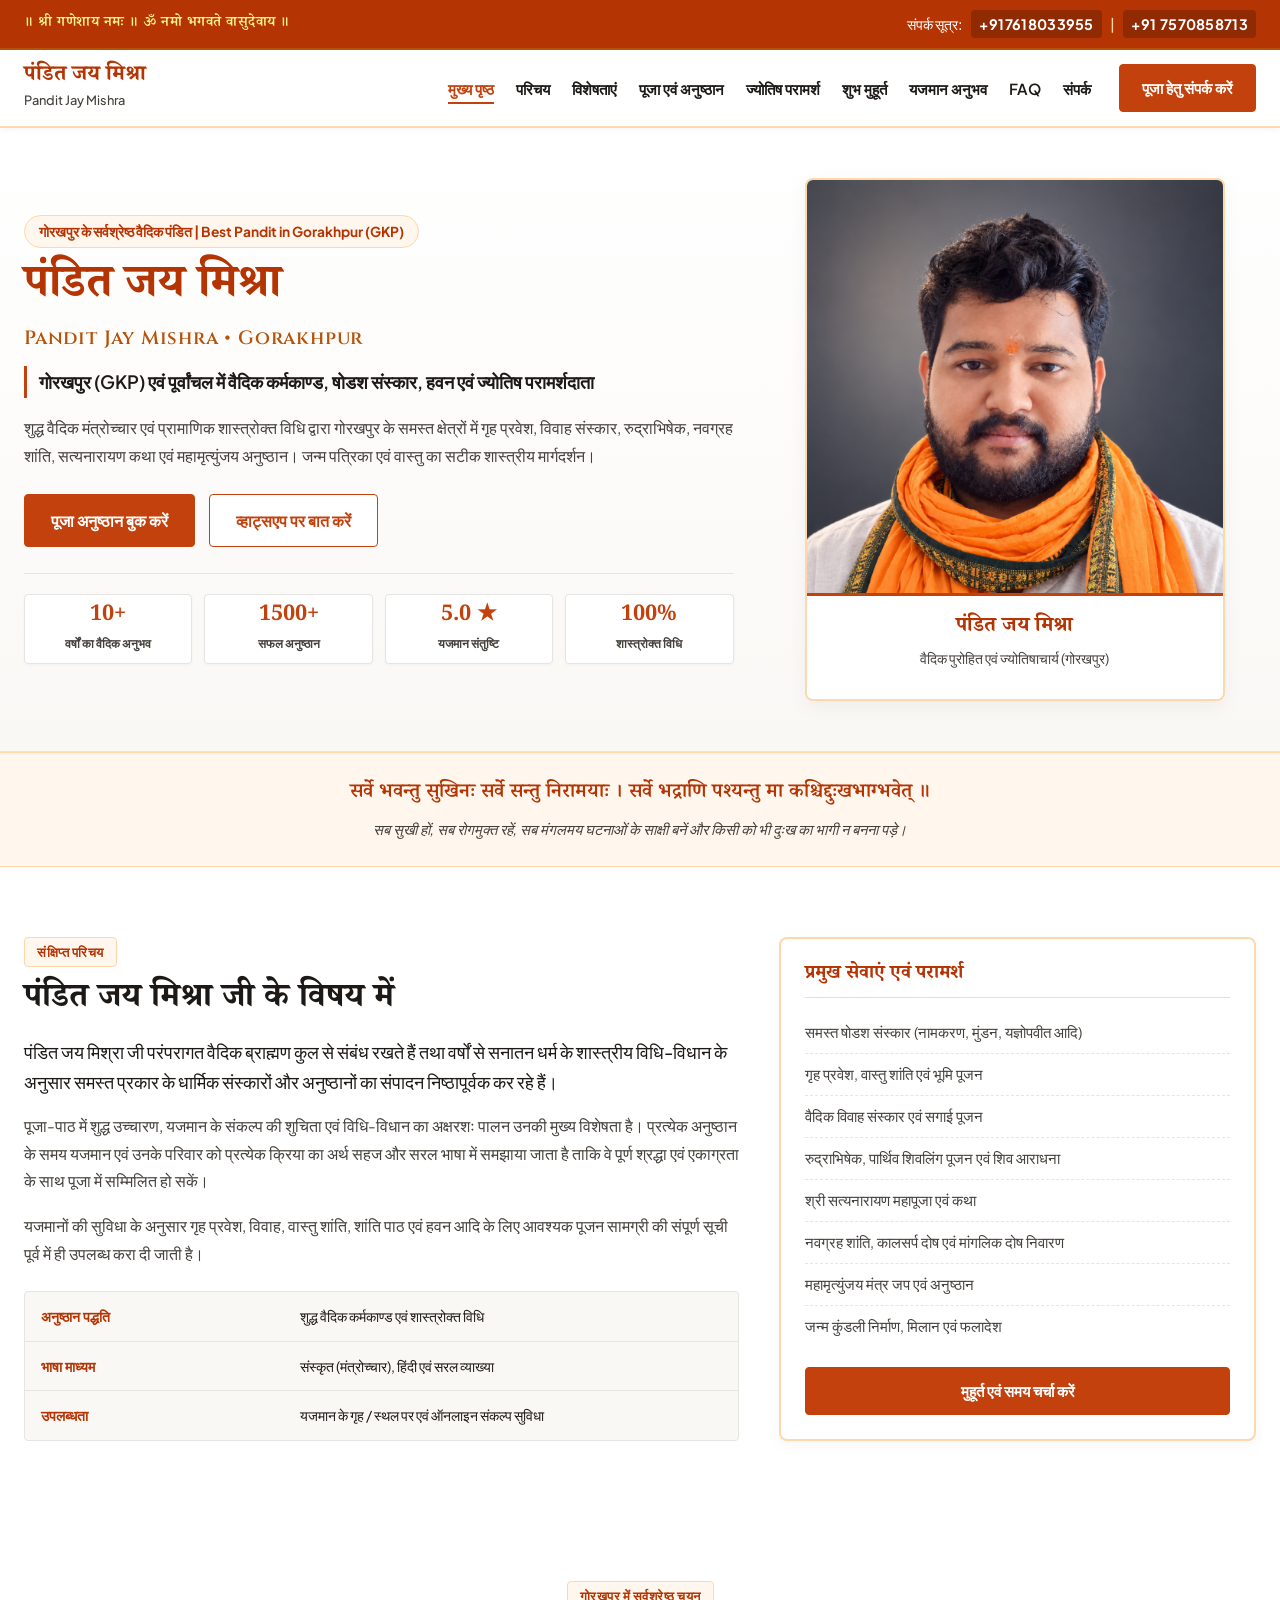
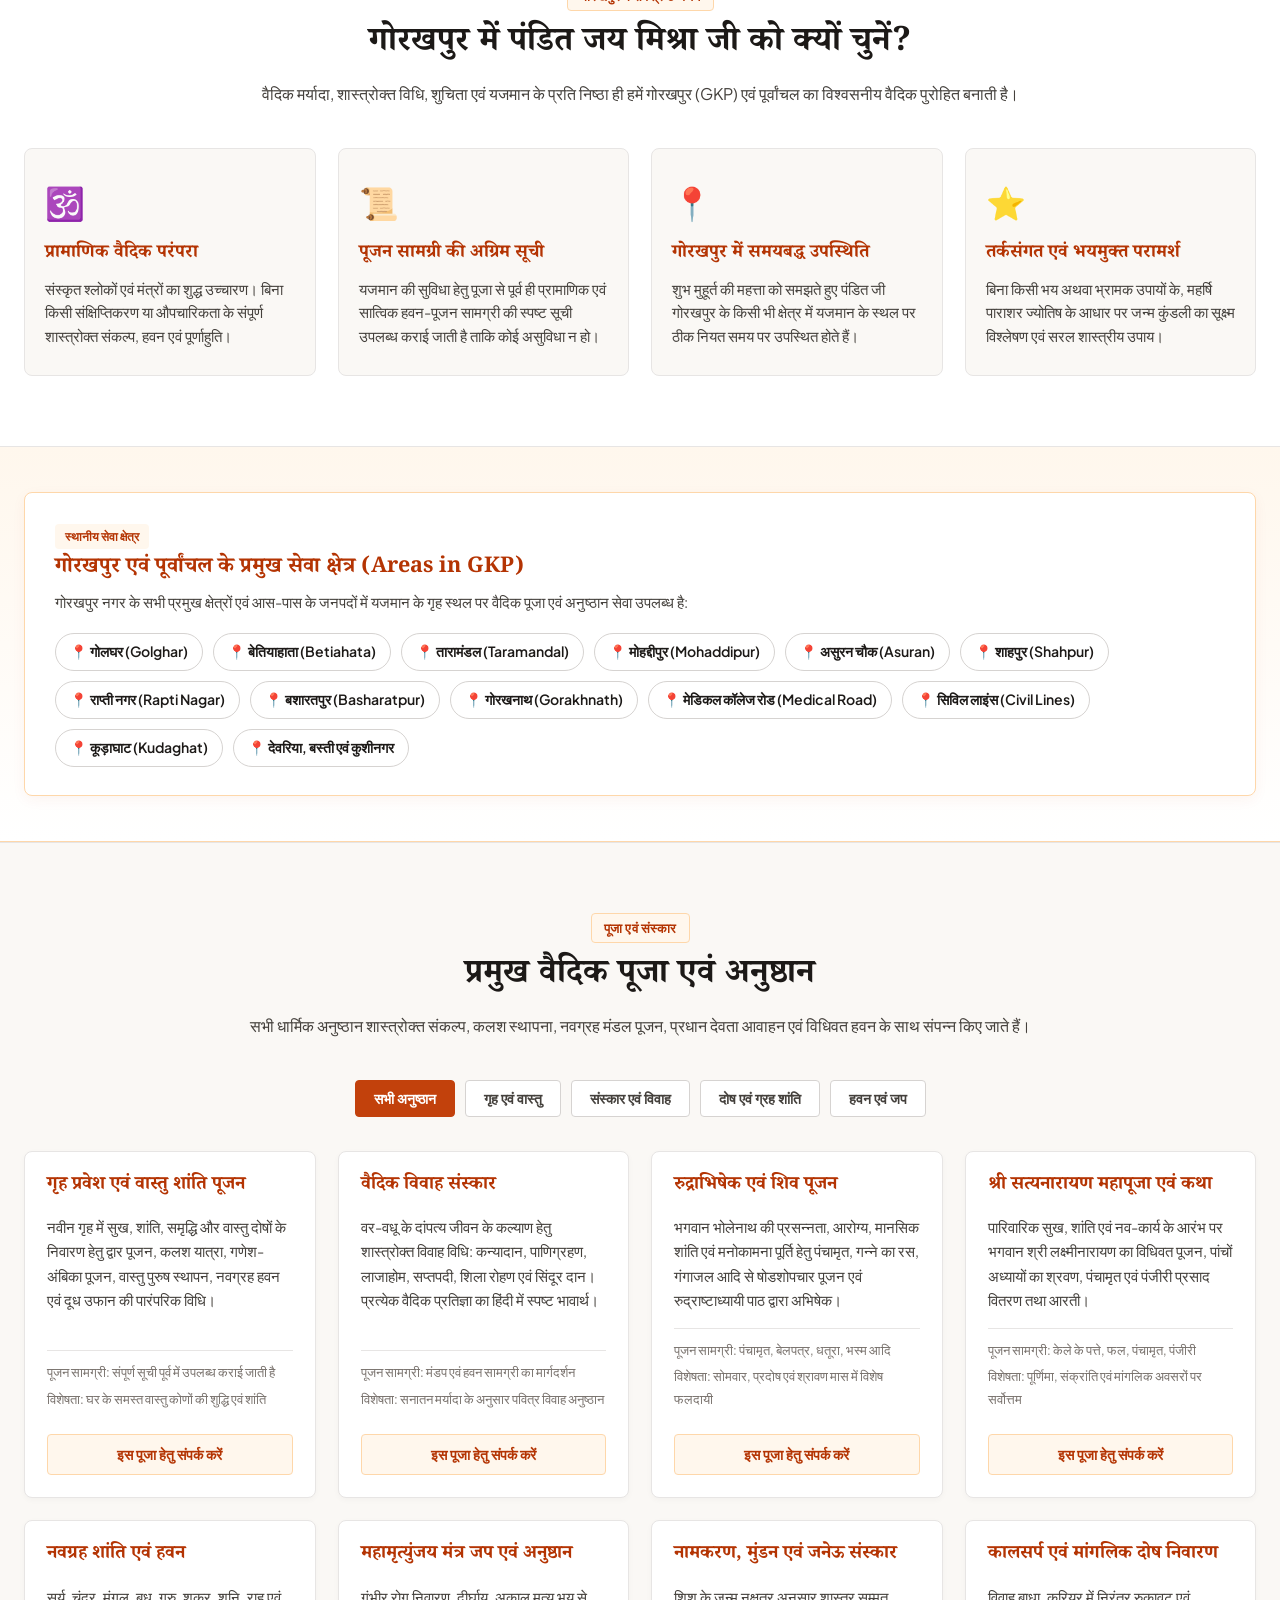
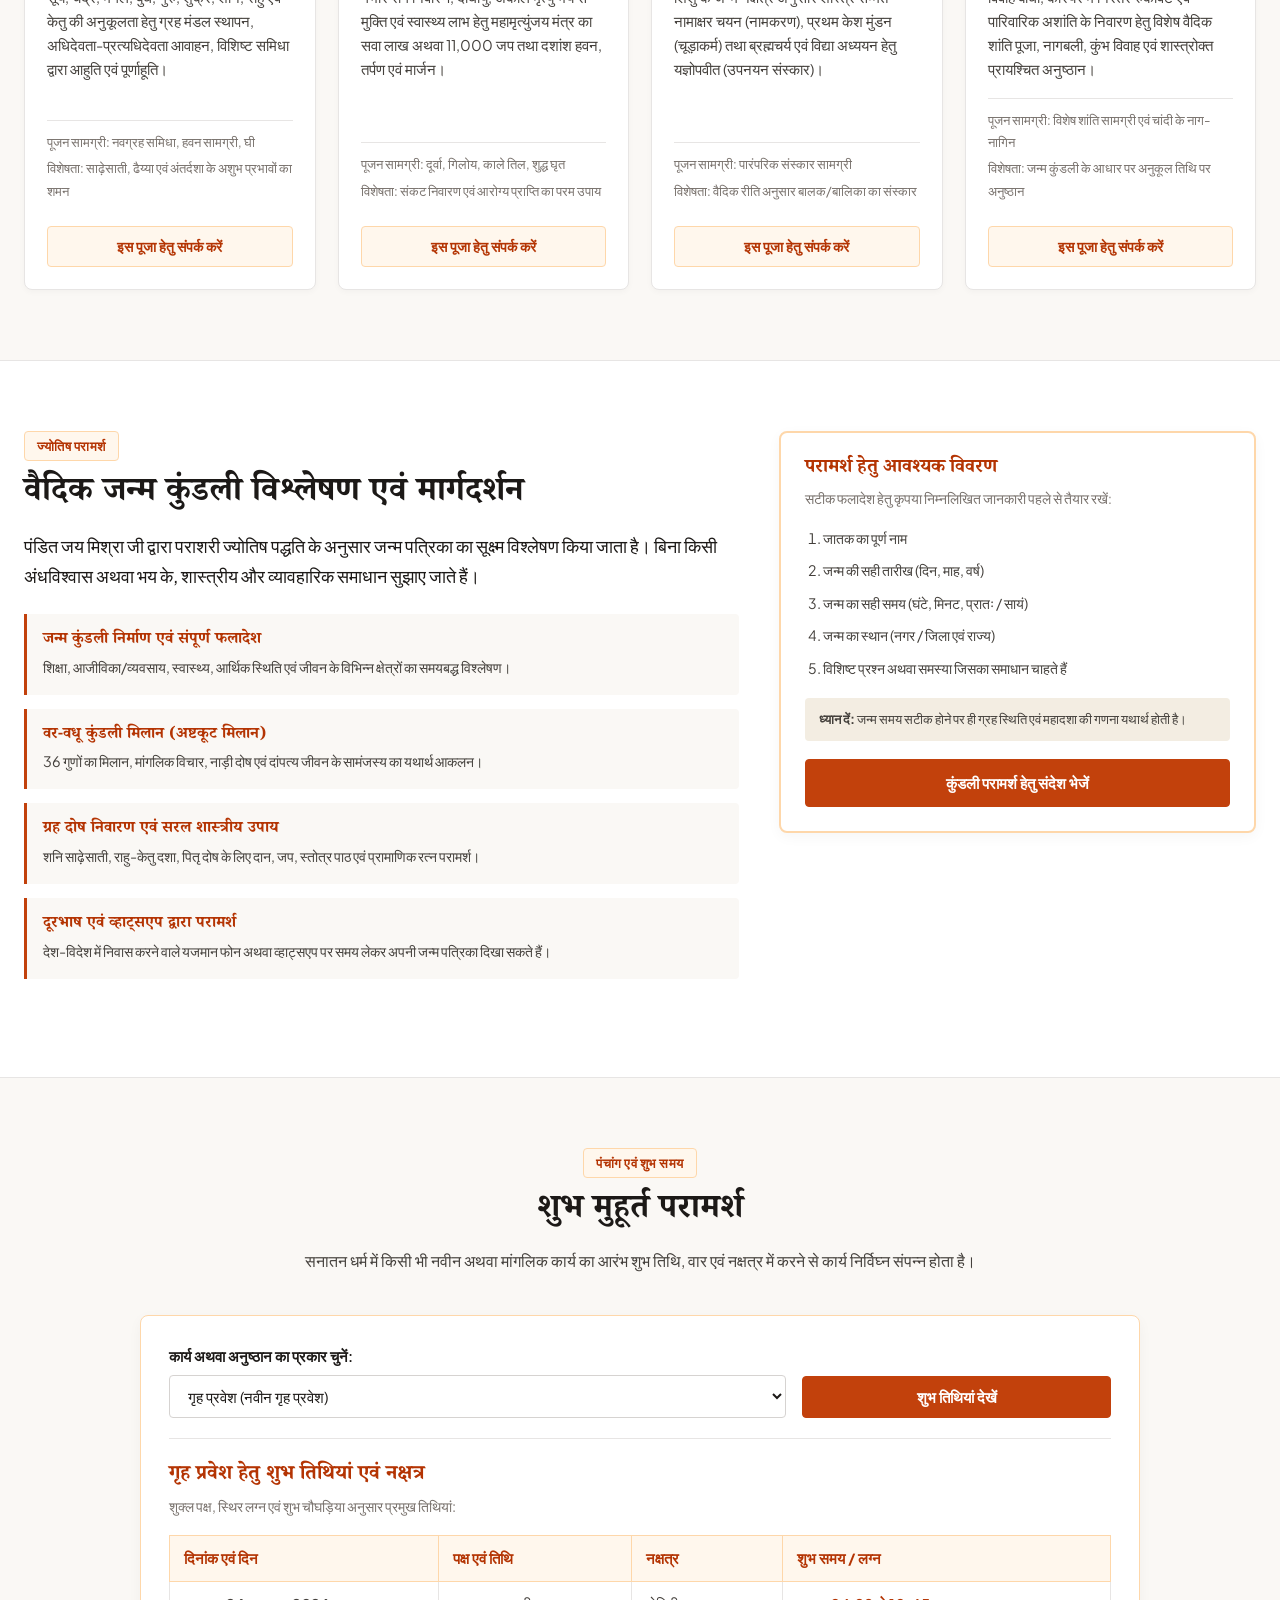
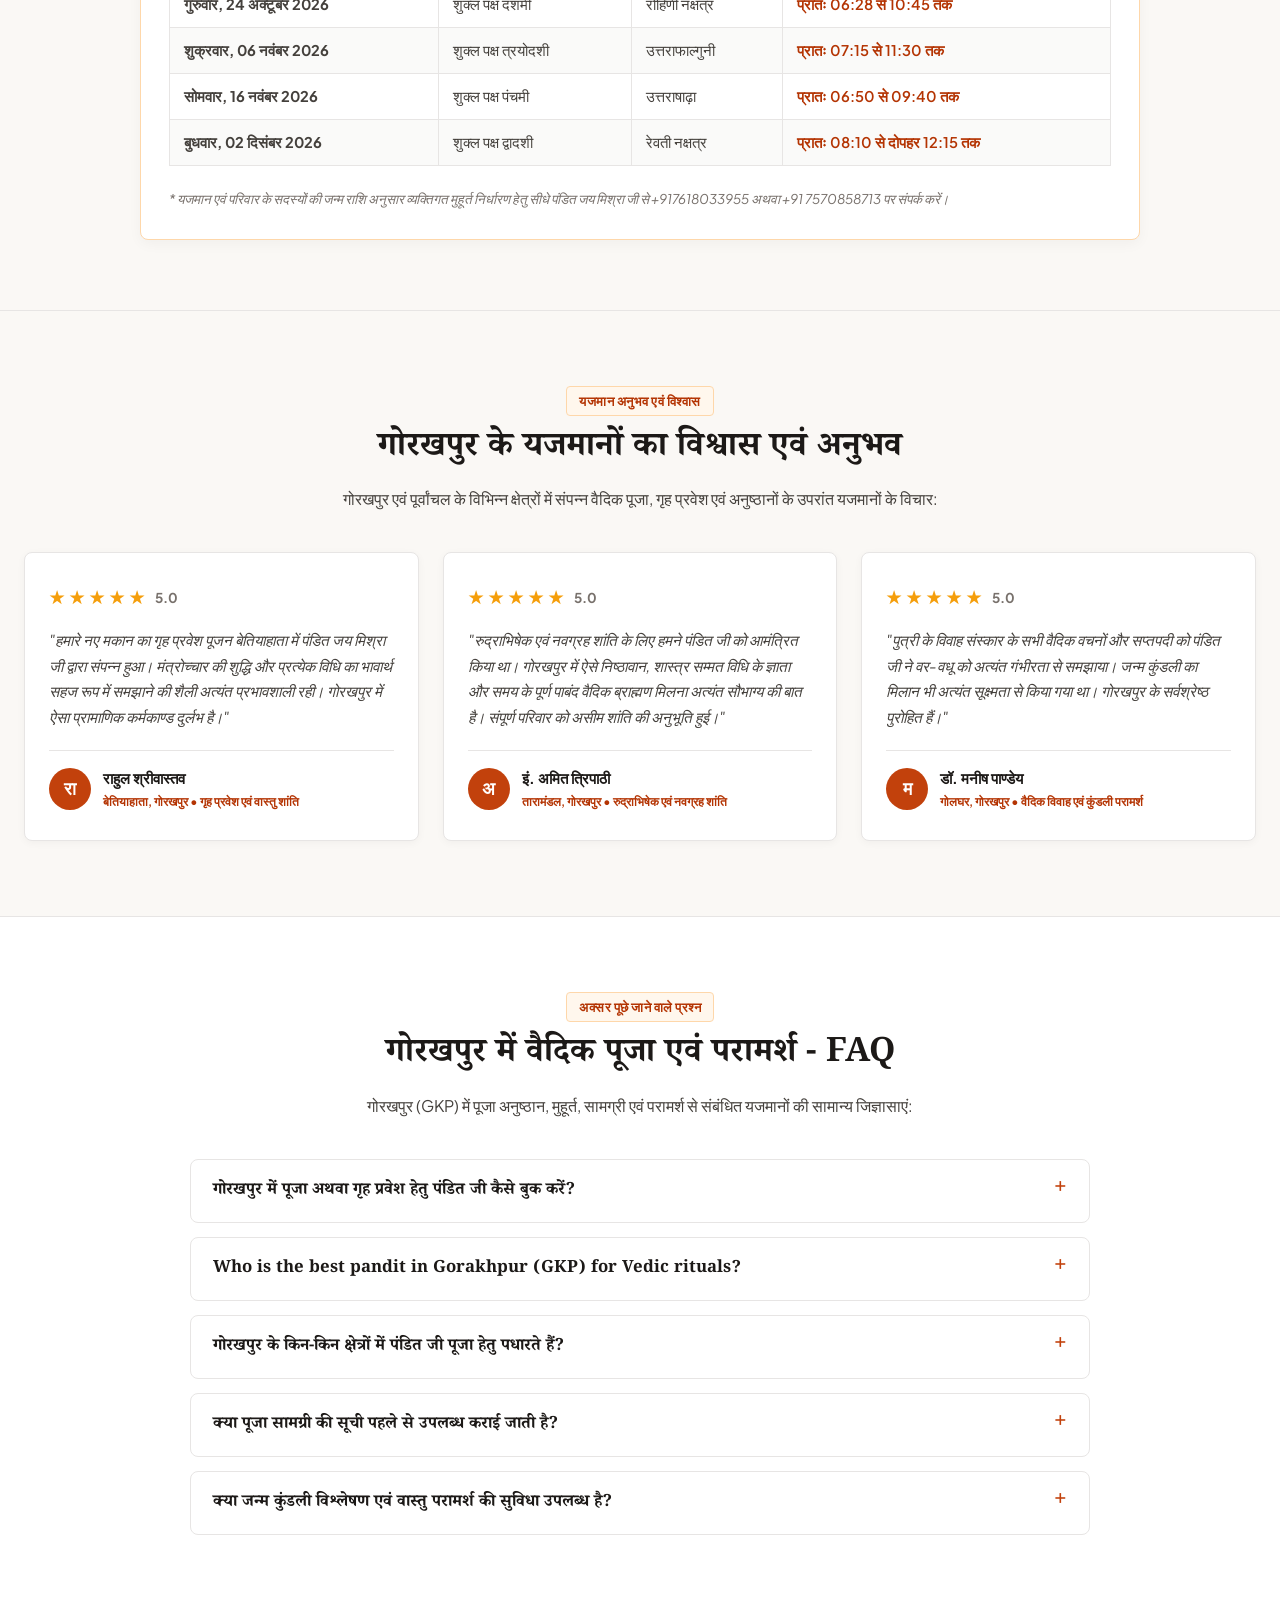
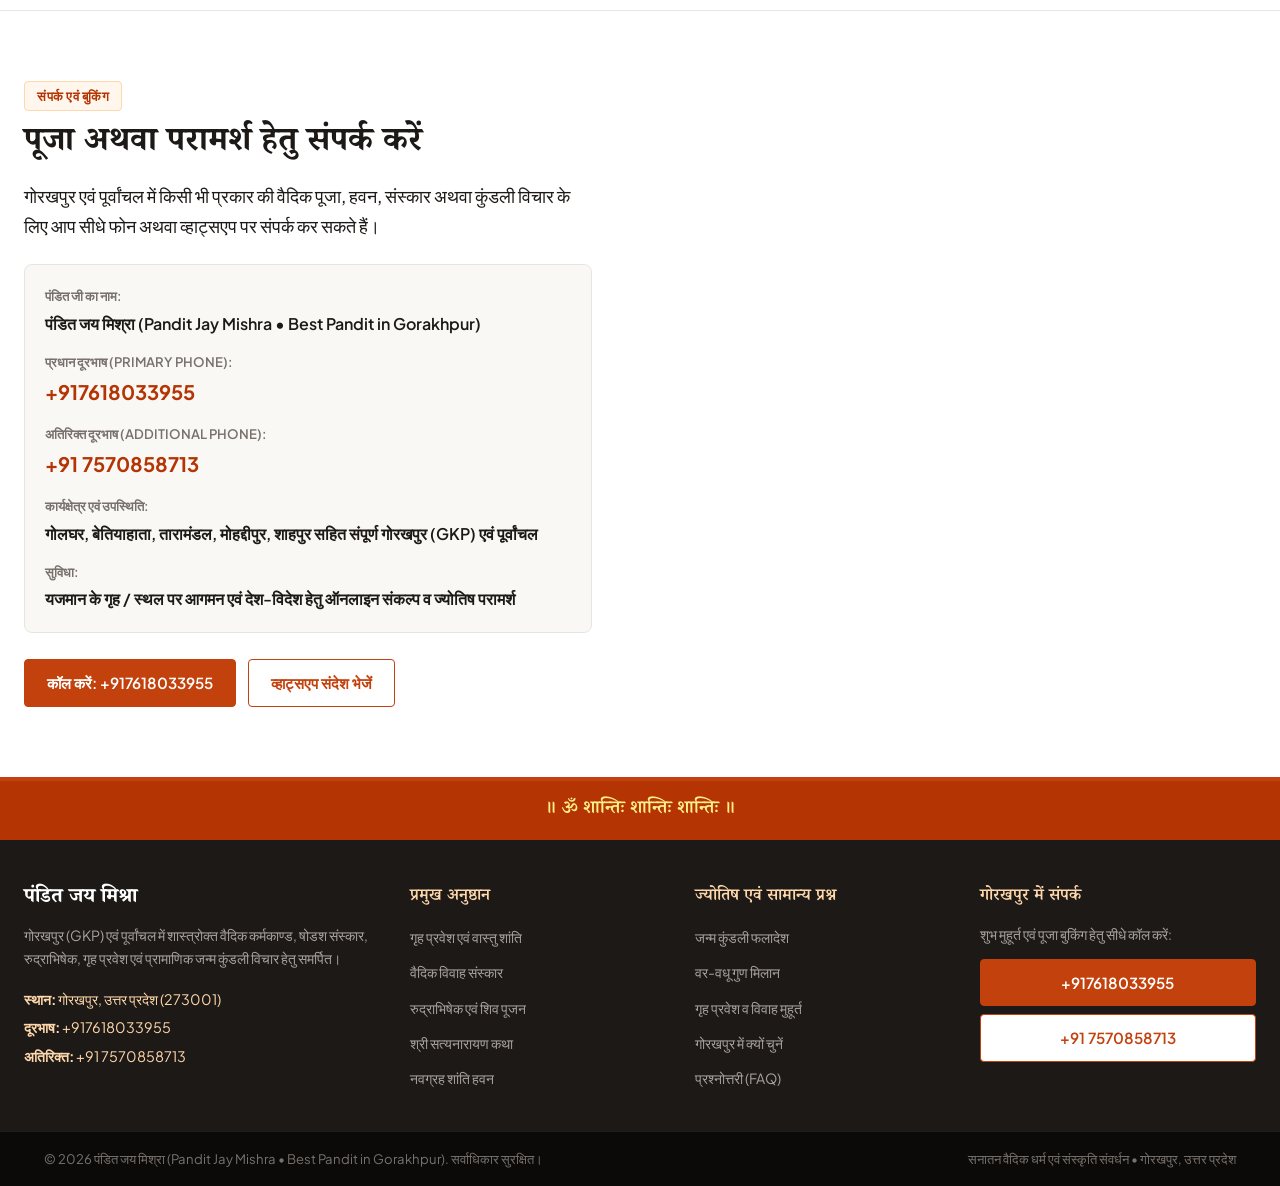
==== commit ed4a6a3b: "fp" ====
--- a/index.html
+++ b/index.html
@@ -225,7 +225,6 @@
     <div class="hero-container">
       <div class="hero-text-column">
         <div class="hero-trust-badge">
-          <span class="badge-star">★</span>
           <span>गोरखपुर के सर्वश्रेष्ठ वैदिक पंडित | Best Pandit in Gorakhpur (GKP)</span>
         </div>
         <h1 class="hero-title">
@@ -247,15 +246,15 @@
 
         <div class="hero-highlights">
           <div class="highlight-item">
-            <span class="highlight-num">15+</span>
+            <span class="highlight-num">10+</span>
             <span class="highlight-text">वर्षों का वैदिक अनुभव</span>
           </div>
           <div class="highlight-item">
-            <span class="highlight-num">2500+</span>
+            <span class="highlight-num">1500+</span>
             <span class="highlight-text">सफल अनुष्ठान</span>
           </div>
           <div class="highlight-item">
-            <span class="highlight-num">4.9★</span>
+            <span class="highlight-num">5.0 ★</span>
             <span class="highlight-text">यजमान संतुष्टि</span>
           </div>
           <div class="highlight-item">
